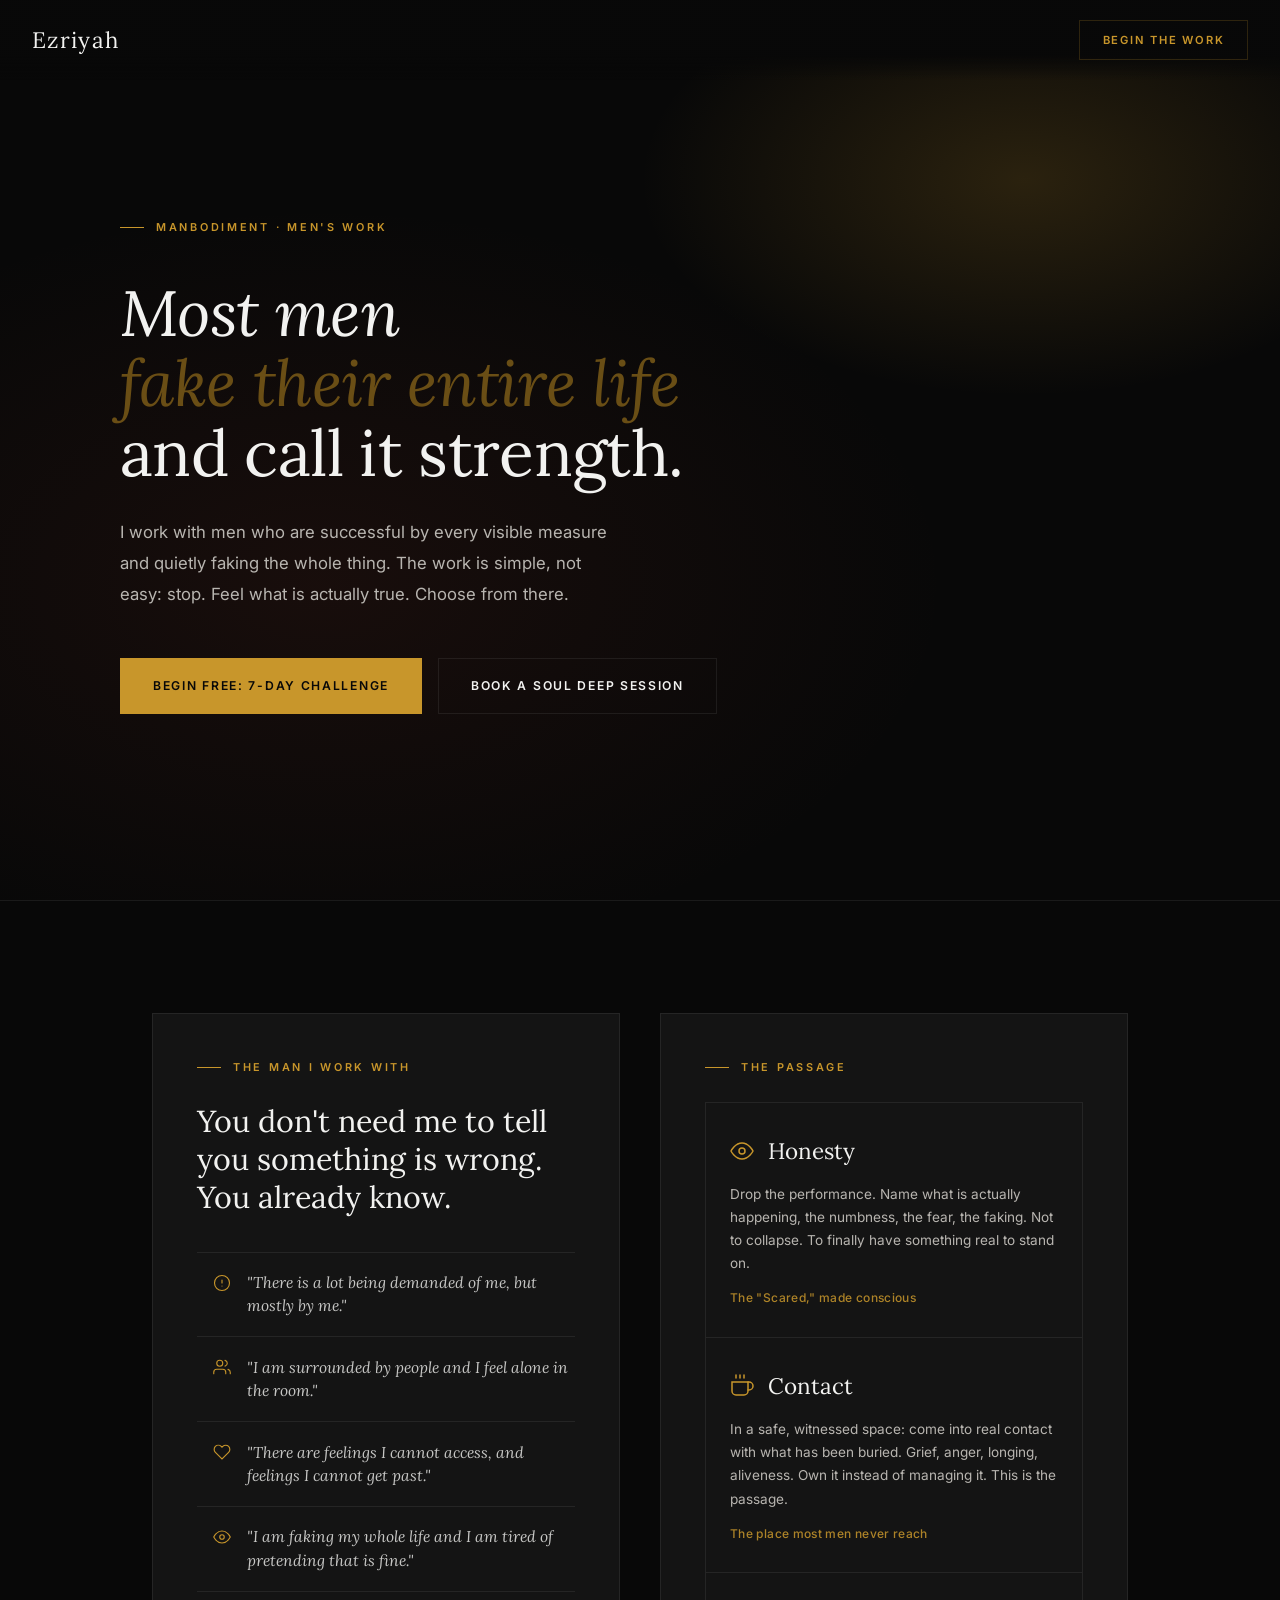
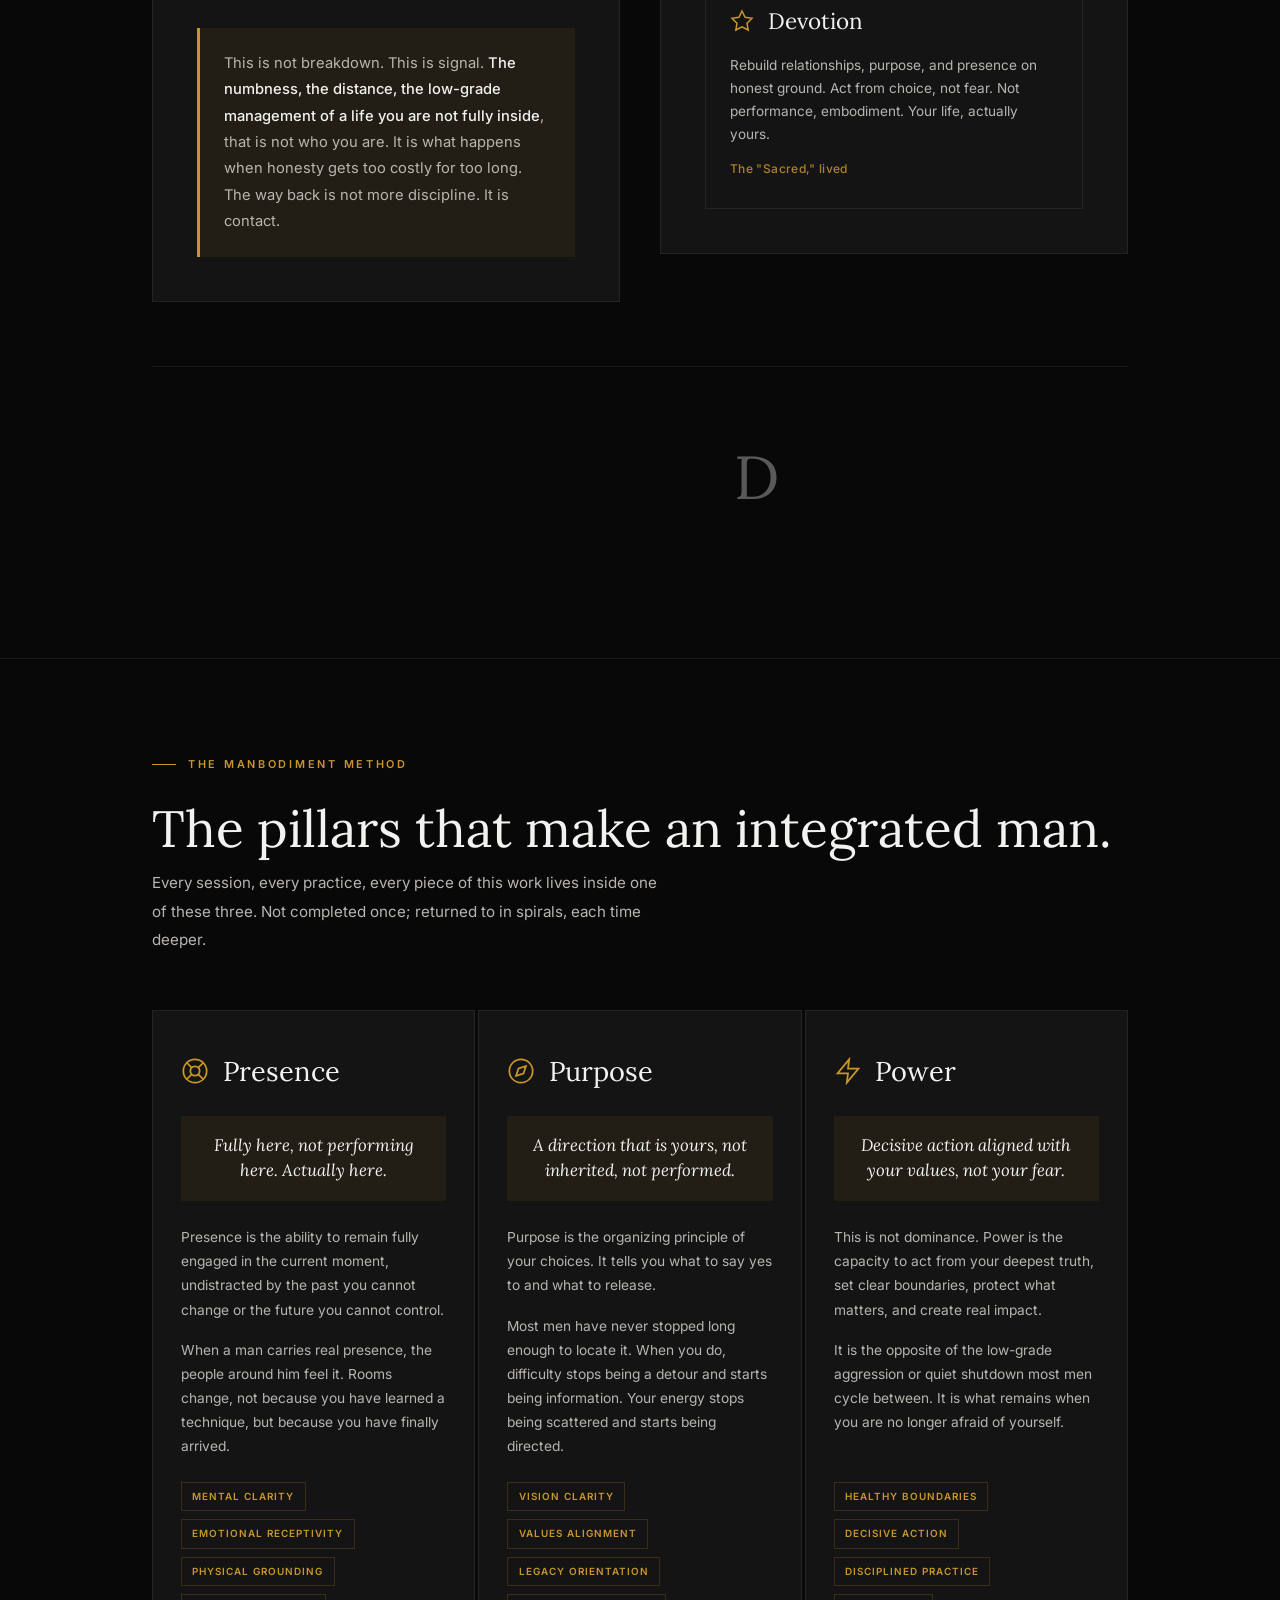
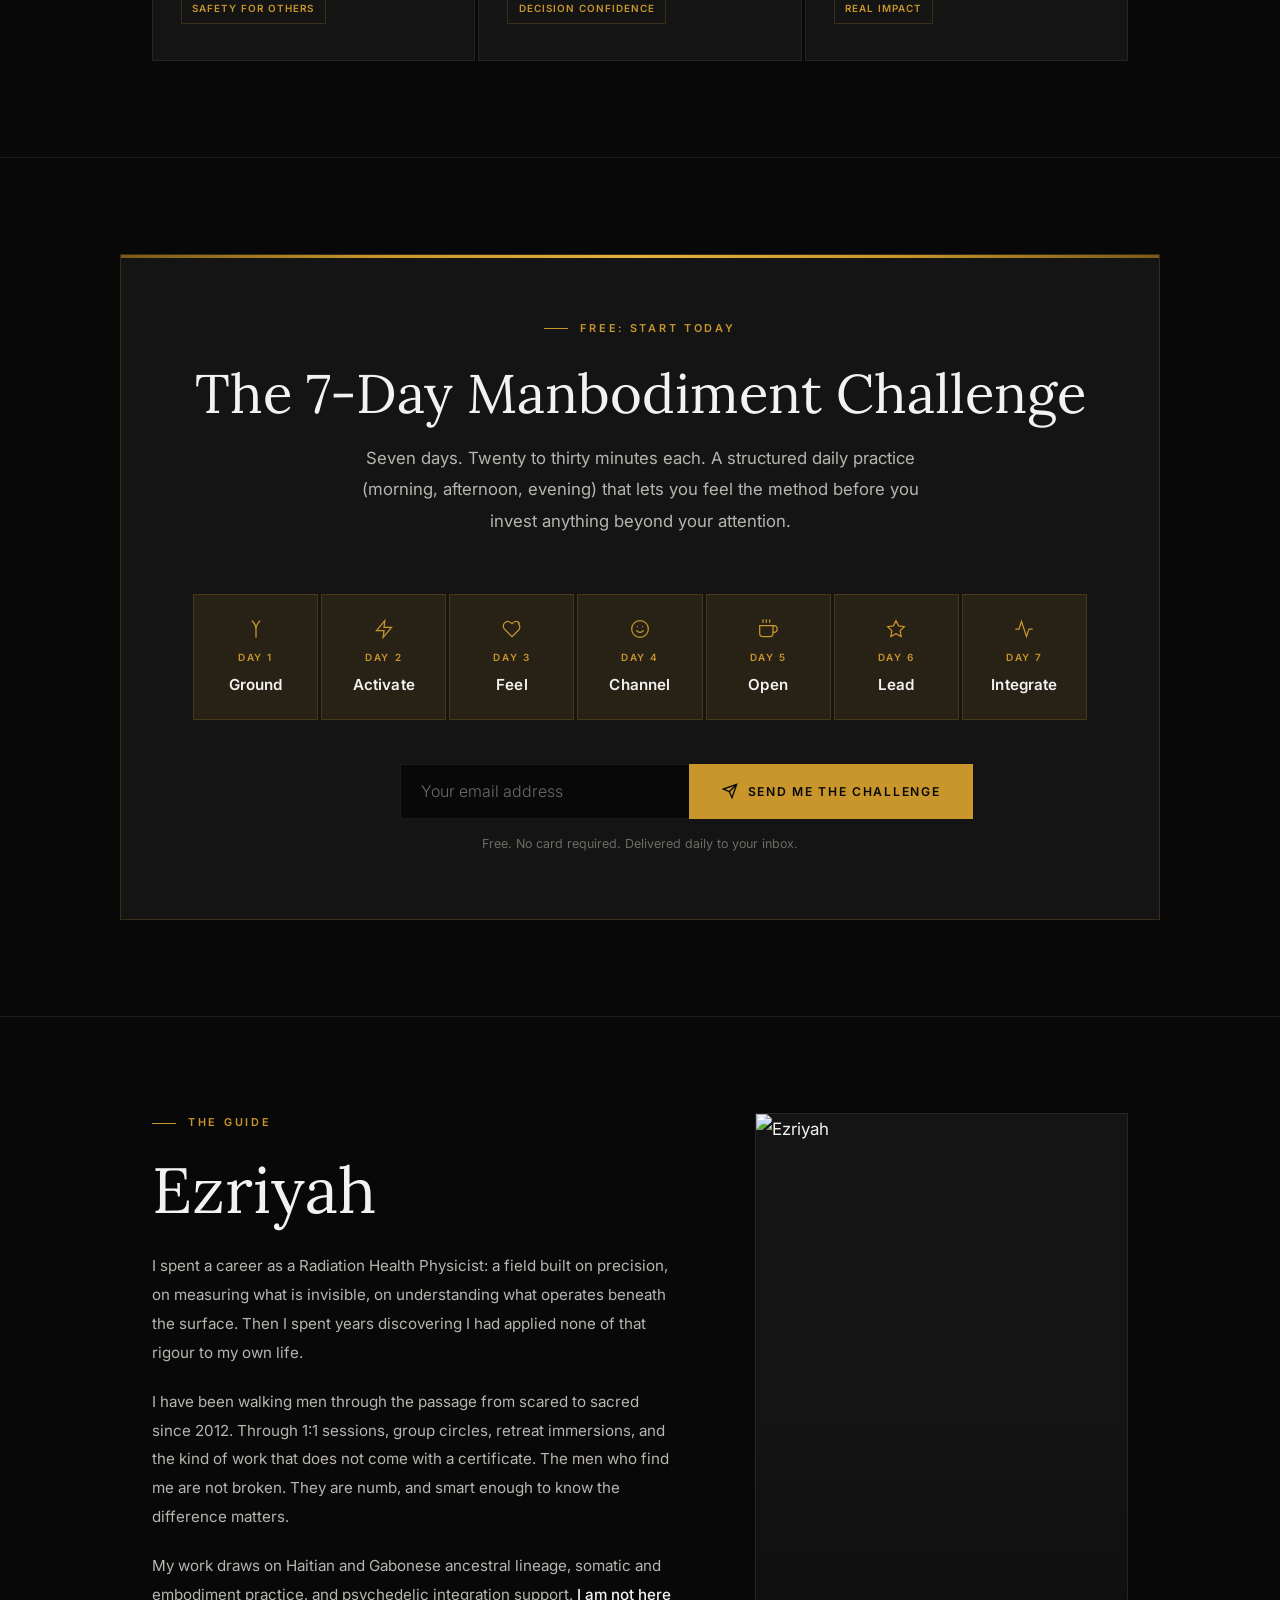
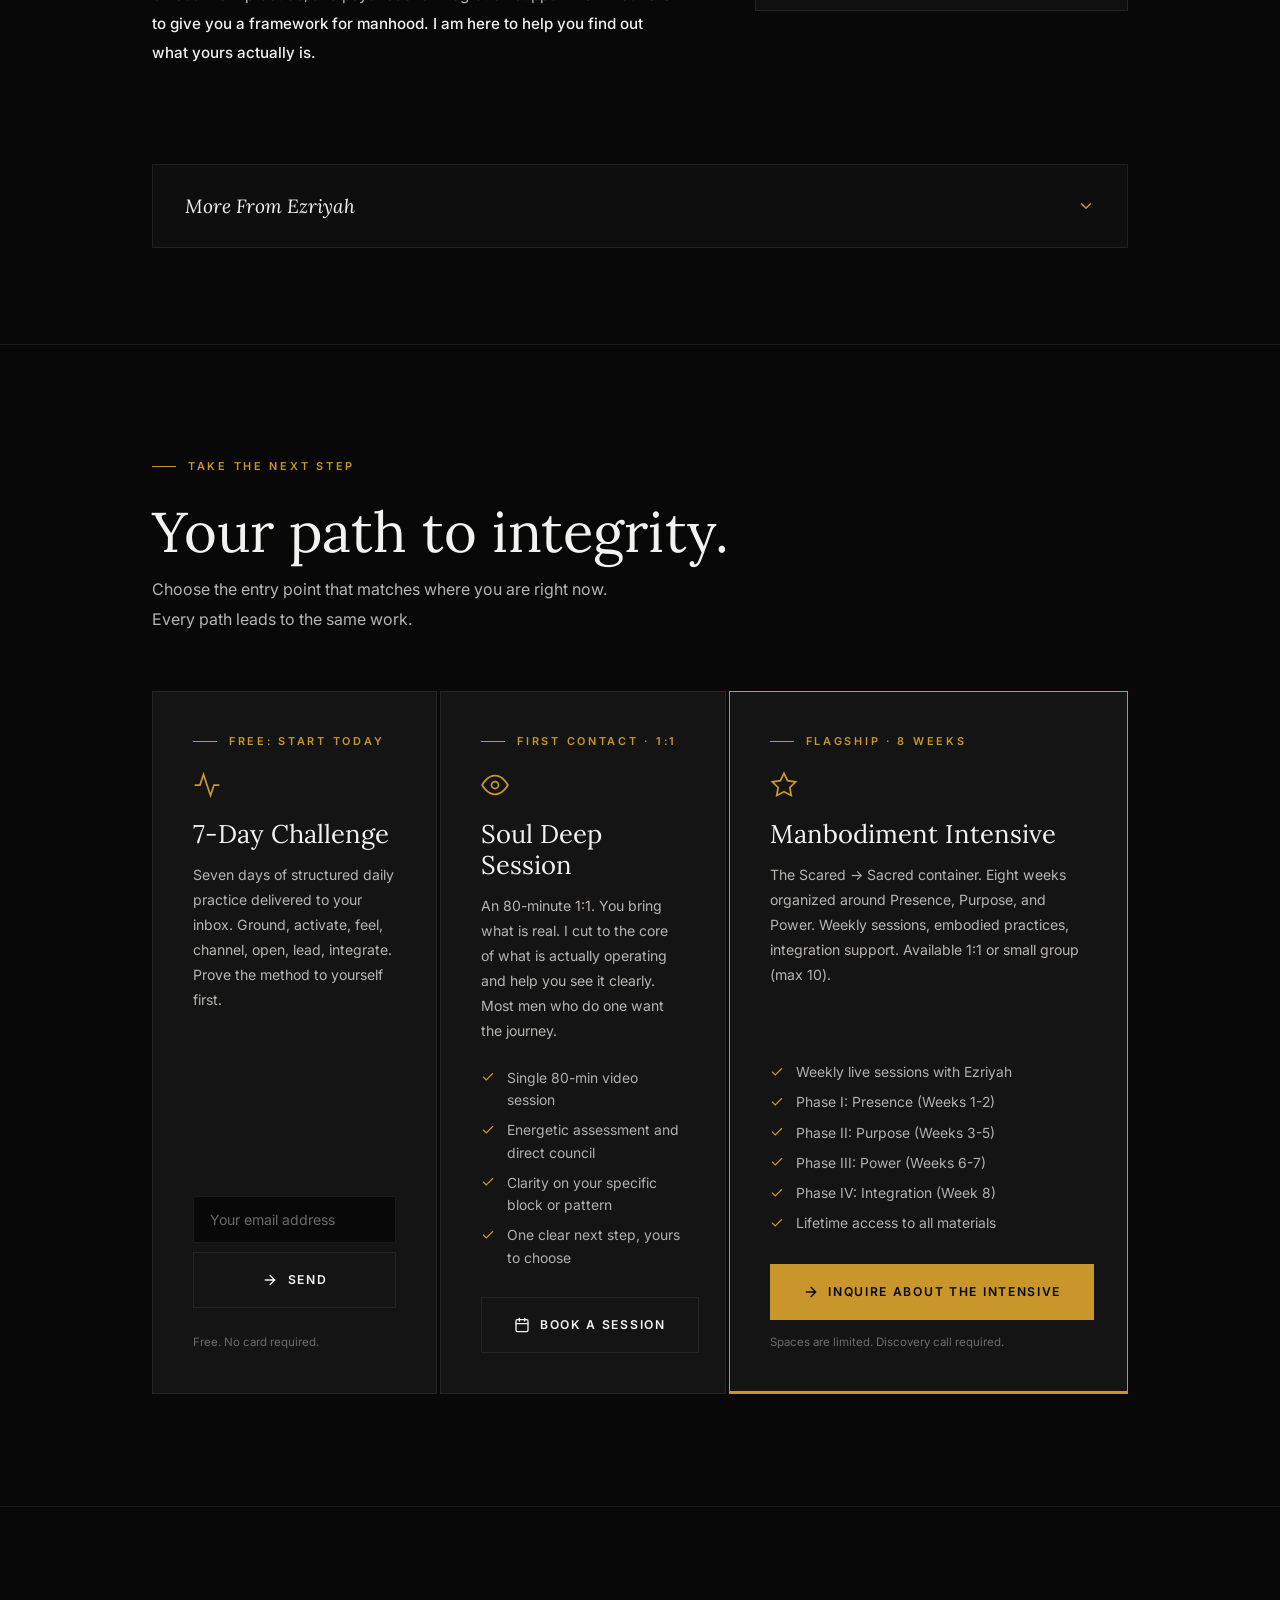
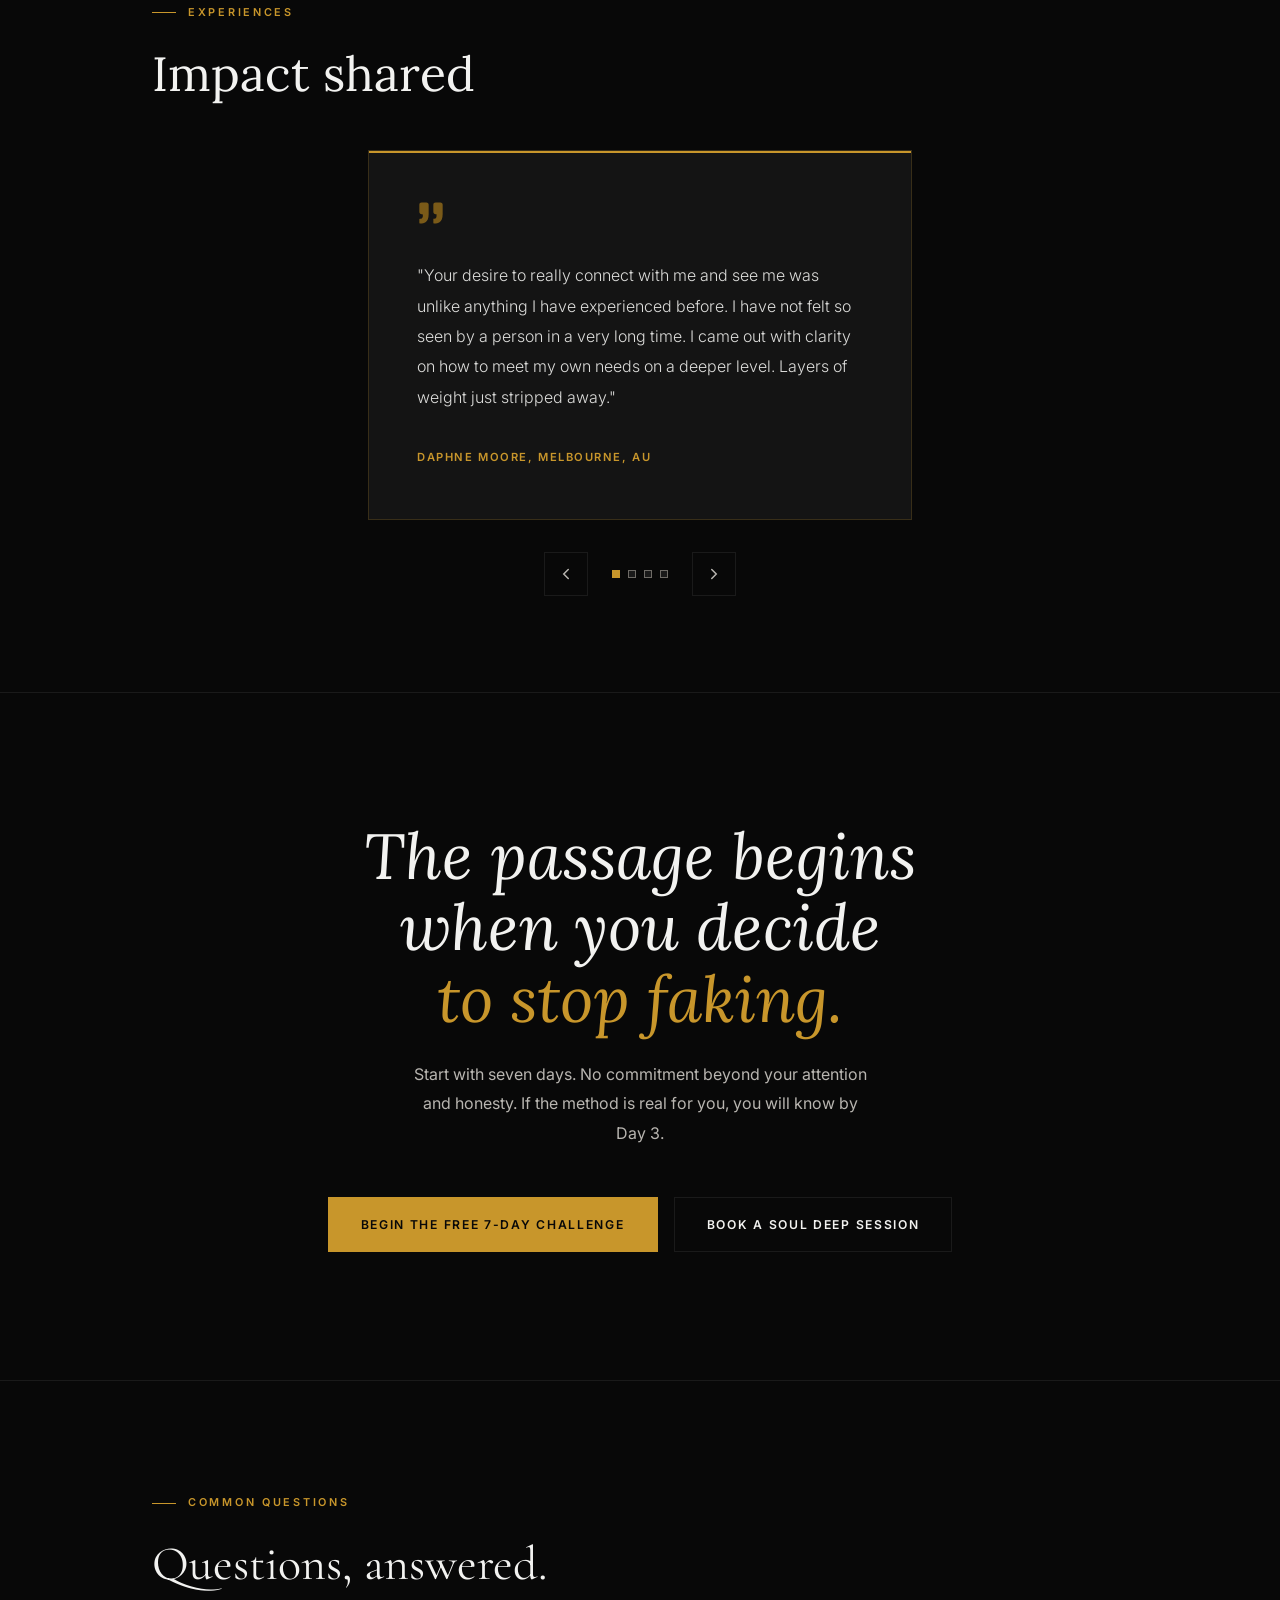
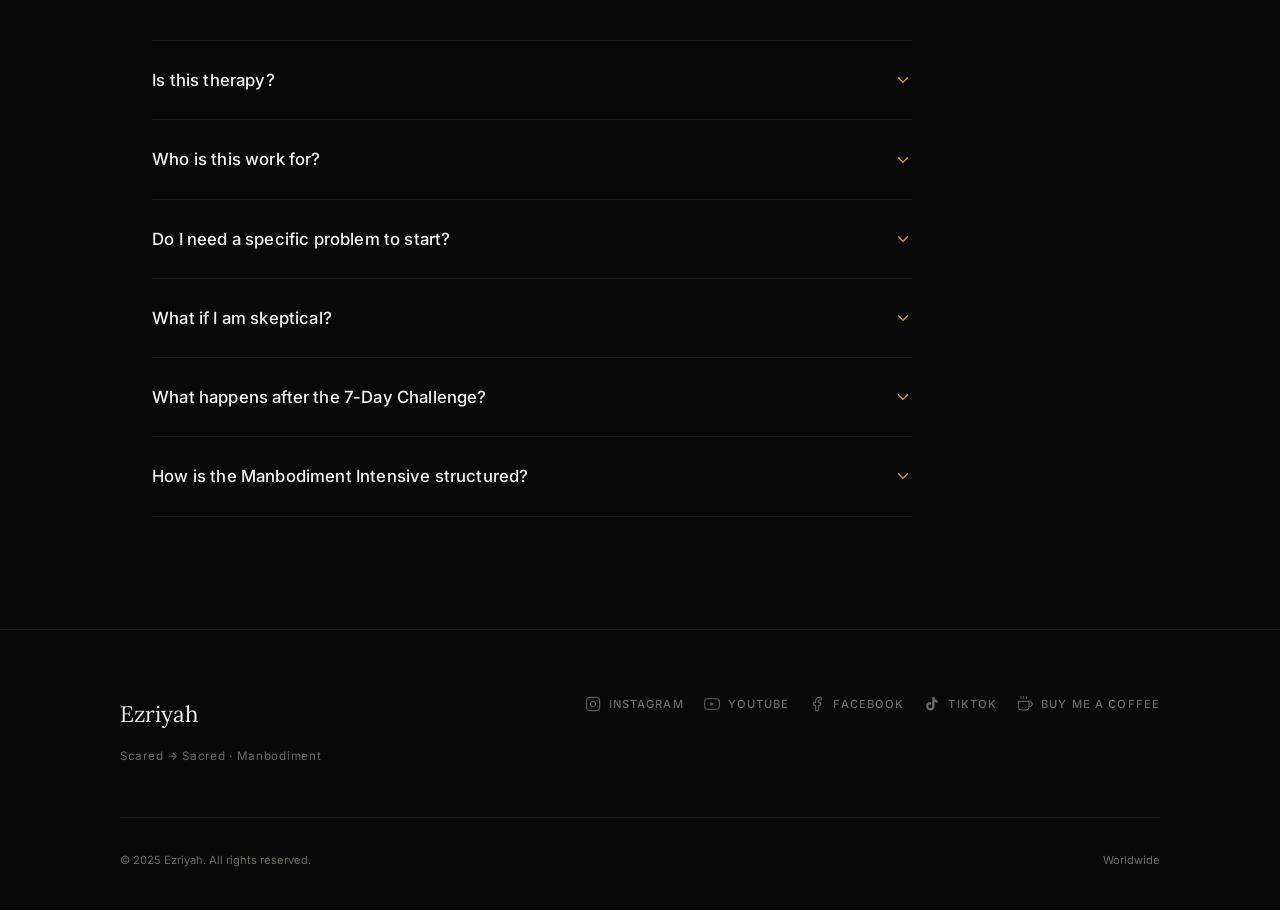
==== index.html @ 24ec5172 "Add files via upload" ====
<!DOCTYPE html>
<html lang="en">
<head>
<meta charset="UTF-8"/>
<meta name="viewport" content="width=device-width, initial-scale=1.0"/>
<title>Ezriyah | Manbodiment</title>
<link rel="preconnect" href="https://fonts.googleapis.com"/>
<link rel="preconnect" href="https://fonts.gstatic.com" crossorigin/>
<link href="https://fonts.googleapis.com/css2?family=Cormorant+Garamond:wght@400&family=Inter:wght@300;400;500;600&family=Lora:ital,wght@0,400;1,400&display=swap" rel="stylesheet"/>
<style>
/* ═══════════════════════════════════════════════
   TOKENS (v2 foundation)
═══════════════════════════════════════════════ */
:root {
  --bg:         #080808;
  --bg2:        #0E0E0E;
  --bg3:        #141414;
  --bg4:        #1A1A1A;
  --text:       #F2F2F0;
  --text2:      #B8B5B0;
  --dim:        #6E6B66;
  --gold:       #C8962B;
  --gold-lt:    #E5B040;
  --gold-dk:    #7A5A18;
  --gold-glow:  rgba(200,150,43,0.18);
  --border:     rgba(200,150,43,0.2);
  --border-dim: rgba(242,242,240,0.08);
  --ff-d:       'Lora', Georgia, serif;
  --ff-b:       'Inter', system-ui, sans-serif;
  --mw:         1040px;
  --mw-n:       700px;
  --ease:       cubic-bezier(0.22,1,0.36,1);
}

/* ═══════════════════════════════════════════════
   RESET & BASE
═══════════════════════════════════════════════ */
*,*::before,*::after{box-sizing:border-box;margin:0;padding:0;}
html{scroll-behavior:smooth;}
body{
  background:var(--bg);
  color:var(--text);
  font-family:var(--ff-b);
  font-size:17px;
  font-weight:400;
  line-height:1.8;
  -webkit-font-smoothing:antialiased;
}
a{color:inherit;text-decoration:none;}
img{display:block;width:100%;height:100%;object-fit:cover;}

/* ═══════════════════════════════════════════════
   LAYOUT
═══════════════════════════════════════════════ */
.wrap  {max-width:var(--mw);  margin-inline:auto;padding-inline:2rem;}
.wrap-n{max-width:var(--mw-n);margin-inline:auto;padding-inline:2rem;}

.eyebrow{
  font-family:var(--ff-b);
  font-size:0.68rem;
  font-weight:600;
  letter-spacing:0.25em;
  text-transform:uppercase;
  color:var(--gold);
  display:flex;
  align-items:center;
  gap:0.75rem;
  margin-bottom:1.5rem;
}
.eyebrow::before{
  content:'';
  display:block;
  width:1.5rem;
  height:1px;
  background:var(--gold);
  flex-shrink:0;
}
.eyebrow.center{justify-content:center;}

/* ═══════════════════════════════════════════════
   BUTTONS
═══════════════════════════════════════════════ */
.btn{
  display:inline-flex;
  align-items:center;
  gap:0.6rem;
  font-family:var(--ff-b);
  font-size:0.76rem;
  font-weight:600;
  letter-spacing:0.14em;
  text-transform:uppercase;
  padding:1rem 2rem;
  transition:all 0.25s var(--ease);
  cursor:pointer;
  white-space:nowrap;
}
.btn svg{width:16px;height:16px;flex-shrink:0;}
.btn-gold{
  background:var(--gold);
  color:#080808;
  border:1px solid var(--gold);
}
.btn-gold:hover{background:var(--gold-lt);border-color:var(--gold-lt);}
.btn-outline{
  background:transparent;
  color:var(--text);
  border:1px solid var(--border-dim);
}
.btn-outline:hover{border-color:var(--gold);color:var(--gold);}

/* ═══════════════════════════════════════════════
   NAV
═══════════════════════════════════════════════ */
nav{
  position:fixed;top:0;left:0;right:0;z-index:200;
  padding:1.25rem 2rem;
  display:flex;justify-content:space-between;align-items:center;
  background:linear-gradient(to bottom,rgba(8,8,8,0.97) 70%,transparent);
}
.nav-logo{
  font-family:var(--ff-d);
  font-size:1.4rem;font-weight:400;letter-spacing:0.06em;
}
.nav-cta{
  font-size:0.7rem;font-weight:600;
  letter-spacing:0.16em;text-transform:uppercase;
  color:var(--gold);
  border:1px solid var(--border);
  padding:0.55rem 1.4rem;
  transition:all 0.2s;
}
.nav-cta:hover{background:var(--gold);color:#080808;}

/* ═══════════════════════════════════════════════
   HERO - styling ported from v1 (italic serif treatment,
   ghost/anchor reveal line, radial gradient field)
═══════════════════════════════════════════════ */
.hero{
  min-height:100svh;
  display:flex;
  flex-direction:column;
  justify-content:center;
  padding:8rem 2rem 6rem;
  position:relative;
  overflow:hidden;
}
.hero::before{
  content:'';
  position:absolute; inset:0;
  background:
    radial-gradient(ellipse 70% 60% at 25% 65%, rgba(155,58,40,0.11) 0%, transparent 70%),
    radial-gradient(ellipse 50% 40% at 80% 20%, var(--gold-glow) 0%, transparent 60%);
  pointer-events:none;
}
.hero-inner{position:relative;z-index:1;max-width:var(--mw);margin-inline:auto;width:100%;}
.hero .eyebrow{margin-bottom:2.5rem;}
.hero-headline{
  font-family:var(--ff-d);
  font-size:clamp(2.2rem,5vw,4.2rem);
  font-weight:400;
  font-style:italic;
  line-height:1.1;
  letter-spacing:-0.01em;
  margin-bottom:1.75rem;
}
/* the "faking" line is ghosted, the thing meant to dissolve - dark gold, not grey */
.hero-headline .ghost{color:rgba(122,90,24,0.85);}
.hero-headline .anchor{
  display:block;
  font-style:normal;
  font-weight:400;
  color:var(--text);
}
.hero-sub{
  max-width:500px;
  font-size:1.05rem;
  color:var(--text2);
  line-height:1.85;
  margin-bottom:3rem;
}
.hero-actions{display:flex;flex-wrap:wrap;gap:1rem;}

/* ═══════════════════════════════════════════════
   MAN I WORK WITH  +  THE PASSAGE - combined 2-col
═══════════════════════════════════════════════ */
.man-passage{padding:7rem 0;background:var(--bg);border-top:1px solid var(--border-dim);position:relative;overflow:hidden;}
.mp-grid{display:grid;grid-template-columns:1fr 1fr;gap:2.5rem;align-items:start;}
.mp-col{
  min-width:0;
  background:var(--bg3);
  border:1px solid var(--border-dim);
  padding:2.75rem;
}

/* -- recognition column -- */
.recog-lead{
  font-family:var(--ff-d);
  font-size:clamp(1.4rem,2.6vw,1.9rem);
  font-weight:400;
  line-height:1.25;
  margin-bottom:2.25rem;
}
.mirror-list{margin-bottom:2.25rem;}
.mirror-item{
  display:flex;align-items:flex-start;gap:1rem;
  padding:1.15rem 0 1.15rem 1rem;
  border-bottom:1px solid var(--border-dim);
  position:relative;
  transition:background 0.2s, padding-left 0.25s var(--ease);
}
.mirror-item:first-child{border-top:1px solid var(--border-dim);}
.mirror-item::before{
  content:'';
  position:absolute;left:0;top:0;bottom:0;width:0;
  background:var(--gold);
  transition:width 0.3s var(--ease);
}
.mirror-item:hover::before{width:2px;}
.mirror-item:hover{padding-left:1.4rem;}
.mirror-item:hover .mirror-q{color:var(--text);}
.mirror-icon{
  color:var(--gold);flex-shrink:0;
  width:18px;height:18px;
  margin-top:0.15em;
  transition:transform 0.3s;
}
.mirror-item:hover .mirror-icon{transform:scale(1.15);}
.mirror-q{
  font-size:0.98rem;
  font-style:italic;
  font-weight:400;
  font-family:var(--ff-d);
  color:rgba(242,242,240,0.8);
  line-height:1.5;
  transition:color 0.2s;
}
.recog-gold-box{
  background:rgba(200,150,43,0.08);
  border-left:3px solid var(--gold);
  padding:1.35rem 1.5rem;
  font-size:0.92rem;
  line-height:1.8;
  color:var(--text2);
}
.recog-gold-box strong{color:var(--text);font-weight:500;}

/* -- sacred reveal, below both columns -- */
.sas-stage-wrap{margin-top:4rem;padding-top:3.5rem;border-top:1px solid var(--border-dim);text-align:center;}
.sas-stage{position:relative;display:inline-block;}
#sas-word{
  display:flex;
  gap:0.06em;
  font-family:var(--ff-d);
  font-size:clamp(2.3rem,6vw,3.8rem);
  font-weight:400;
  letter-spacing:0.1em;
  text-transform:uppercase;
  min-height:1.1em;
  color:rgba(242,242,240,0.35);
}
#sas-word.lit{color:var(--gold);}
.sas-letter{
  display:inline-block;
  opacity:0;
  transform:translateY(14px);
  transition:opacity 0.7s var(--ease), transform 0.7s var(--ease), color 0.7s ease, text-shadow 0.7s ease;
}
.sas-letter.appear{opacity:1;transform:none;}
.sas-letter.fade-out{opacity:0;transform:translateY(-10px);transition:opacity 0.5s ease, transform 0.5s ease;}
#sas-word.lit .sas-letter{text-shadow:0 0 32px rgba(200,150,43,0.55);}
.sas-under-line{
  width:0;height:2px;
  background:linear-gradient(to right,var(--gold),transparent);
  transition:width 1s var(--ease);
  margin-top:0.75rem;
}
.sas-under-line.expand{width:60%;}

.movements{display:flex;flex-direction:column;border:1px solid var(--border-dim);}
.movement{
  padding:1.75rem 1.5rem;
  border-bottom:1px solid var(--border-dim);
  transition:background 0.3s;
}
.movement:last-child{border-bottom:none;}
.movement:hover{background:rgba(200,150,43,0.04);}
.mv-head{display:flex;align-items:center;gap:0.85rem;margin-bottom:0.75rem;}
.mv-icon{color:var(--gold);width:24px;height:24px;flex-shrink:0;transition:transform 0.3s;}
.movement:hover .mv-icon{transform:scale(1.1);}
.mv-title{
  font-family:var(--ff-d);
  font-size:1.4rem;font-weight:400;
  color:var(--text);
}
.mv-body{font-size:0.85rem;color:var(--text2);line-height:1.7;}
.mv-note{
  margin-top:0.75rem;
  font-family:var(--ff-b);
  font-weight:500;
  font-size:0.75rem;
  letter-spacing:0.03em;
  color:rgba(200,150,43,0.85);
}

/* ═══════════════════════════════════════════════
   METHOD - 3P FRAMEWORK, pillars side by side
═══════════════════════════════════════════════ */
.method{padding:6rem 0;background:var(--bg);border-top:1px solid var(--border-dim);}
.method-head{margin-bottom:3.5rem;}
.method-hl{
  font-family:var(--ff-d);
  font-size:clamp(2rem,4vw,3.2rem);
  font-weight:400;
  line-height:1.15;
  margin-bottom:0.75rem;
}
.method-sub{font-size:0.95rem;color:var(--text2);max-width:520px;line-height:1.85;}
.pillars{display:grid;grid-template-columns:repeat(3,1fr);gap:3px;}
.pillar{
  background:var(--bg3);
  border:1px solid var(--border-dim);
  padding:2.25rem 1.75rem;
  display:flex;
  flex-direction:column;
  position:relative;
  overflow:hidden;
  transition:border-color 0.3s, box-shadow 0.3s;
}
.pillar:hover{border-color:var(--gold);box-shadow:0 0 30px var(--gold-glow);}
.pillar::after{
  content:'';
  position:absolute;top:0;left:0;right:0;height:2px;
  background:var(--gold);
  transform:scaleX(0);transform-origin:left;
  transition:transform 0.4s var(--ease);
}
.pillar:hover::after{transform:scaleX(1);}
.p-head{display:flex;align-items:center;gap:0.85rem;margin-bottom:1.25rem;}
.p-icon{color:var(--gold);width:28px;height:28px;flex-shrink:0;}
.p-name{font-family:var(--ff-d);font-size:1.7rem;font-weight:400;color:var(--text);}
.p-def-box{
  background:rgba(200,150,43,0.08);
  padding:1.1rem 1.5rem;
  text-align:center;
  font-family:var(--ff-d);
  font-style:italic;
  font-weight:400;
  font-size:1.05rem;
  color:var(--text);
  line-height:1.5;
  margin-bottom:1.5rem;
}
.p-body{font-size:0.86rem;color:var(--text2);line-height:1.75;margin-bottom:1rem;}
.p-tags{display:flex;flex-direction:column;align-items:flex-start;gap:0.5rem;margin-top:auto;padding-top:0.5rem;}
.p-tag{
  font-size:0.62rem;font-weight:600;
  letter-spacing:0.1em;text-transform:uppercase;
  padding:0.3rem 0.65rem;
  border:1px solid var(--border);
  color:var(--gold);
  transition:background 0.2s,color 0.2s;
}
.p-tag:hover{background:var(--gold);color:#080808;}

/* ═══════════════════════════════════════════════
   7-DAY CHALLENGE - full width, larger legible type
═══════════════════════════════════════════════ */
.challenge{padding:6rem 2rem;background:var(--bg);border-top:1px solid var(--border-dim);}
.challenge-card{
  max-width:var(--mw);
  margin-inline:auto;
  border:1px solid var(--border);
  background:var(--bg3);
  position:relative;
  overflow:hidden;
}
.challenge-card::before{
  content:'';
  position:absolute;top:0;left:0;right:0;height:3px;
  background:linear-gradient(to right,var(--gold-dk),var(--gold),var(--gold-lt),var(--gold),var(--gold-dk));
}
.ch-inner{padding:4rem 4.5rem;}
.ch-top{text-align:center;margin-bottom:3.5rem;}
.ch-hl{
  font-family:var(--ff-d);
  font-size:clamp(2.2rem,4.6vw,3.4rem);
  font-weight:400;
  line-height:1.15;
  margin-bottom:1.1rem;
}
.ch-sub{
  font-size:1.05rem;color:var(--text2);
  line-height:1.9;max-width:560px;
  margin-inline:auto;
}
.days-grid{
  display:grid;
  grid-template-columns:repeat(7,1fr);
  gap:3px;
  margin-bottom:2.75rem;
}
.day-cell{
  background:var(--bg4);
  padding:1.5rem 0.6rem;
  display:flex;flex-direction:column;align-items:center;gap:0.6rem;
  border:1px solid transparent;
  transition:border-color 0.3s,background 0.3s;
  opacity:0;transform:translateY(12px);
}
.day-cell.revealed{opacity:1;transform:none;}
.day-cell.active{background:rgba(200,150,43,0.1);border-color:var(--border);}
.day-icon{color:var(--dim);width:20px;height:20px;transition:color 0.3s;}
.day-cell.active .day-icon{color:var(--gold);}
.day-n{font-size:0.62rem;font-weight:600;letter-spacing:0.16em;text-transform:uppercase;color:var(--dim);}
.day-cell.active .day-n{color:var(--gold);}
.day-w{font-family:var(--ff-b);font-weight:600;font-style:normal;font-size:0.95rem;letter-spacing:0.01em;color:var(--text);text-align:center;line-height:1.2;}
.ch-form-area{text-align:center;}
.ch-form{display:flex;max-width:480px;margin-inline:auto;margin-bottom:0.85rem;}
.ch-form input[type=email]{
  flex:1;background:var(--bg);
  border:1px solid var(--border-dim);border-right:none;
  color:var(--text);font-family:var(--ff-b);
  font-size:1rem;font-weight:300;
  padding:1.05rem 1.25rem;outline:none;
  transition:border-color 0.2s;
}
.ch-form input:focus{border-color:var(--gold);}
.ch-form input::placeholder{color:var(--dim);}
.ch-note{font-size:0.78rem;color:var(--dim);}

/* ═══════════════════════════════════════════════
   ABOUT
═══════════════════════════════════════════════ */
.about{padding:6rem 0;background:var(--bg);border-top:1px solid var(--border-dim);}
.about-grid{display:grid;grid-template-columns:1.4fr 1fr;gap:5rem;align-items:start;}
.about-name{font-family:var(--ff-d);font-size:clamp(2.5rem,5vw,4rem);font-weight:400;line-height:1.05;margin-bottom:1.75rem;}
.about-role{font-size:0.68rem;font-weight:600;letter-spacing:0.22em;text-transform:uppercase;color:var(--gold);margin-bottom:2.5rem;}
.about-body{font-size:0.95rem;color:var(--text2);line-height:1.9;}
.about-body p+p{margin-top:1.25rem;}
.about-body strong{color:var(--text);font-weight:500;}
.about-img-box{
  position:sticky;top:8rem;
  aspect-ratio:3/4;
  background:var(--bg3);
  border:1px solid var(--border-dim);
  overflow:hidden;
  transition:border-color 0.3s,box-shadow 0.3s;
}
.about-img-box:hover{border-color:var(--border);box-shadow:0 0 40px var(--gold-glow);}
.about-img-box::after{
  content:'';position:absolute;inset:0;
  background:linear-gradient(to bottom,transparent 60%,rgba(8,8,8,0.4));
  pointer-events:none;
}

/* ── MORE FROM EZRIYAH - books + support dropdown ── */
.more-section{padding:0 0 6rem;background:var(--bg);}
.more-dropdown{border:1px solid var(--border-dim);background:var(--bg2);}
.more-summary{
  list-style:none;cursor:pointer;
  padding:1.5rem 2rem;
  display:flex;align-items:center;justify-content:space-between;gap:1rem;
  font-family:var(--ff-d);font-size:1.2rem;font-weight:400;font-style:italic;color:var(--text);
}
.more-title:hover{color:var(--gold);}
.more-summary::-webkit-details-marker{display:none;}
.more-chevron{width:18px;height:18px;color:var(--gold);flex-shrink:0;transition:transform 0.3s var(--ease);}
.more-dropdown[open] .more-chevron{transform:rotate(180deg);}
.more-content{
  padding:2rem 2rem 2.25rem;
  border-top:1px solid var(--border-dim);
  display:grid;grid-template-columns:1.3fr 1fr;gap:3rem;
}
.more-label{display:block;font-size:0.64rem;font-weight:600;letter-spacing:0.18em;text-transform:uppercase;color:var(--gold);margin-bottom:1.1rem;}
.more-list{list-style:none;display:flex;flex-direction:column;gap:1.1rem;margin-bottom:1.5rem;}
.more-title{display:block;font-family:var(--ff-d);font-size:1.05rem;font-style:italic;color:var(--text);margin-bottom:0.2rem;}
.more-desc{font-size:0.84rem;color:var(--text2);line-height:1.65;}
.more-link-btn{font-size:0.68rem;padding:0.8rem 1.3rem;}

/* ═══════════════════════════════════════════════
   OFFER / CONNECT HUB
═══════════════════════════════════════════════ */
.connect{padding:7rem 0;background:var(--bg);border-top:1px solid var(--border-dim);}
.connect-head{margin-bottom:3.5rem;}
.connect-hl{font-family:var(--ff-d);font-size:clamp(2rem,4.5vw,3.5rem);font-weight:400;line-height:1.12;margin-bottom:0.75rem;}
.connect-sub{font-size:1rem;color:var(--text2);max-width:500px;line-height:1.85;}
.connect-grid{display:grid;grid-template-columns:1fr 1fr 1.4fr;gap:3px;}
.c-card{
  background:var(--bg3);border:1px solid var(--border-dim);
  padding:2.5rem;display:flex;flex-direction:column;
  transition:border-color 0.3s,box-shadow 0.3s;
  position:relative;overflow:hidden;
}
.c-card::after{
  content:'';position:absolute;bottom:0;left:0;right:0;height:2px;
  background:var(--gold);transform:scaleX(0);transform-origin:left;
  transition:transform 0.4s var(--ease);
}
.c-card:hover{border-color:var(--border);box-shadow:0 0 28px var(--gold-glow);}
.c-card:hover::after{transform:scaleX(1);}
.c-card.featured{border-color:var(--gold);}
.c-card.featured::after{transform:scaleX(1);}
.c-tag{margin-bottom:1.25rem;}
.c-icon{color:var(--gold);width:28px;height:28px;margin-bottom:1.25rem;}
.c-title{font-family:var(--ff-d);font-size:1.6rem;font-weight:400;line-height:1.2;margin-bottom:0.75rem;}
.c-desc{font-size:0.88rem;color:var(--text2);line-height:1.78;margin-bottom:1.5rem;flex:1;}
.c-list{list-style:none;display:flex;flex-direction:column;gap:0.5rem;margin-bottom:1.75rem;flex:1;}
.c-list li{font-size:0.87rem;color:rgba(242,242,240,0.7);display:flex;gap:0.75rem;align-items:flex-start;line-height:1.6;}
.c-list li svg{color:var(--gold);width:14px;height:14px;flex-shrink:0;margin-top:0.25em;}
.c-note{font-size:0.72rem;color:var(--dim);margin-top:0.75rem;}
.c-form{display:flex;flex-direction:column;gap:0.6rem;margin-bottom:0.75rem;}
.c-form input[type=email]{
  flex:1;background:var(--bg);border:1px solid var(--border-dim);
  color:var(--text);font-family:var(--ff-b);font-size:0.88rem;
  padding:0.85rem 1rem;outline:none;width:100%;
}
.c-form input:focus{border-color:var(--gold);}
.c-form input::placeholder{color:var(--dim);}
.c-form .btn{width:100%;justify-content:center;}

/* ═══════════════════════════════════════════════
   TESTIMONIALS - single-view slider, readable font
═══════════════════════════════════════════════ */
.testimonials{padding:6rem 0;background:var(--bg);border-top:1px solid var(--border-dim);}
.test-head{margin-bottom:3rem;}
.test-hl{font-family:var(--ff-d);font-size:clamp(1.8rem,4vw,3rem);font-weight:400;line-height:1.15;}
.slider-wrap{position:relative;overflow:hidden;}
.slider-track{display:grid;grid-template-columns:repeat(4,100%);transition:transform 0.55s var(--ease);}
.test-card{
  background:var(--bg3);border:1px solid var(--border-dim);
  padding:3rem;position:relative;
  transition:border-color 0.3s;
  max-width:34rem;margin-inline:auto;
}
.test-card::before{content:'';position:absolute;top:0;left:0;right:0;height:2px;background:transparent;transition:background 0.3s;}
.test-card.current{border-color:var(--border);}
.test-card.current::before{background:var(--gold);}
.test-quote-icon{color:var(--gold-dk);width:28px;height:28px;margin-bottom:1.5rem;}
.test-q{
  font-family:var(--ff-b);
  font-size:1rem;font-style:normal;font-weight:300;
  line-height:1.9;color:rgba(242,242,240,0.9);
  margin-bottom:1.75rem;
}
.test-author{font-size:0.7rem;font-weight:600;letter-spacing:0.14em;text-transform:uppercase;color:var(--gold);}
.slider-controls{display:flex;align-items:center;justify-content:center;gap:1.5rem;margin-top:2rem;}
.slider-btn{
  background:transparent;border:1px solid var(--border-dim);color:var(--text2);
  width:44px;height:44px;display:flex;align-items:center;justify-content:center;
  cursor:pointer;transition:all 0.2s;flex-shrink:0;
}
.slider-btn:hover{border-color:var(--gold);color:var(--gold);}
.slider-btn svg{width:18px;height:18px;}
.slider-dots{display:flex;gap:0.5rem;}
.dot{width:8px;height:8px;background:var(--bg4);border:1px solid var(--dim);cursor:pointer;transition:all 0.2s;}
.dot.active{background:var(--gold);border-color:var(--gold);}

/* ═══════════════════════════════════════════════
   FINAL CTA (ported from v1)
═══════════════════════════════════════════════ */
.final-section{padding:8rem 2rem;text-align:center;background:var(--bg);border-top:1px solid var(--border-dim);}
.final-hl{
  font-family:var(--ff-d);
  font-size:clamp(2.2rem,5vw,4.2rem);
  font-style:italic;font-weight:400;
  line-height:1.12;margin-bottom:1.5rem;
}
.final-body{color:var(--text2);font-size:1rem;max-width:460px;margin-inline:auto;margin-bottom:3rem;line-height:1.85;}
.final-pair{display:flex;gap:1rem;justify-content:center;flex-wrap:wrap;}

/* ═══════════════════════════════════════════════
   FAQ
═══════════════════════════════════════════════ */
.faq{padding:7rem 0;background:var(--bg);border-top:1px solid var(--border-dim);}
.faq-head{margin-bottom:3rem;}
.faq-hl{font-family:'Cormorant Garamond', Georgia, serif;font-size:clamp(1.8rem,4vw,3rem);font-weight:400;line-height:1.15;}
.faq-list{max-width:760px;}
.faq-item{border-bottom:1px solid var(--border-dim);padding:1.5rem 0;}
.faq-item:first-child{border-top:1px solid var(--border-dim);}
.faq-q{
  list-style:none;cursor:pointer;
  display:flex;align-items:center;justify-content:space-between;gap:1.5rem;
  font-family:var(--ff-b);font-size:1.05rem;font-weight:500;font-style:normal;letter-spacing:0.01em;color:var(--text);
}
.faq-q::-webkit-details-marker{display:none;}
.faq-chevron{width:18px;height:18px;color:var(--gold);flex-shrink:0;transition:transform 0.3s var(--ease);}
.faq-item[open] .faq-chevron{transform:rotate(180deg);}
.faq-a{margin-top:1rem;font-size:0.92rem;color:var(--text2);line-height:1.85;max-width:640px;}

/* ═══════════════════════════════════════════════
   FOOTER
═══════════════════════════════════════════════ */
footer{padding:4rem 2rem 2.5rem;border-top:1px solid var(--border-dim);background:var(--bg);}
.foot-top{max-width:var(--mw);margin-inline:auto;display:flex;justify-content:space-between;align-items:flex-start;flex-wrap:wrap;gap:2.5rem;margin-bottom:3rem;}
.foot-logo{font-family:var(--ff-d);font-size:1.4rem;font-weight:400;display:block;margin-bottom:0.3rem;}
.foot-tag{font-size:0.73rem;color:var(--dim);letter-spacing:0.06em;}
.socials{display:flex;flex-wrap:wrap;gap:1.25rem;align-items:center;}
.soc{display:flex;align-items:center;gap:0.5rem;font-size:0.7rem;font-weight:500;letter-spacing:0.1em;text-transform:uppercase;color:var(--dim);transition:color 0.2s;}
.soc:hover{color:var(--gold);}
.soc svg{width:16px;height:16px;flex-shrink:0;}
.foot-bot{max-width:var(--mw);margin-inline:auto;padding-top:2rem;border-top:1px solid var(--border-dim);display:flex;justify-content:space-between;font-size:0.7rem;color:var(--dim);flex-wrap:wrap;gap:1rem;}

/* ═══════════════════════════════════════════════
   SCROLL REVEAL
═══════════════════════════════════════════════ */
.rev{opacity:0;transform:translateY(22px);transition:opacity 0.65s var(--ease),transform 0.65s var(--ease);}
.rev.in{opacity:1;transform:none;}
.rev-delay-1{transition-delay:0.1s;}
.rev-delay-2{transition-delay:0.2s;}
.rev-delay-3{transition-delay:0.3s;}

/* ═══════════════════════════════════════════════
   RESPONSIVE
═══════════════════════════════════════════════ */
@media(max-width:900px){
  .mp-grid{grid-template-columns:1fr;gap:4rem;}
  .pillars{grid-template-columns:1fr;}
  .about-grid{grid-template-columns:1fr;gap:2.5rem;}
  .about-img-box{position:static;aspect-ratio:4/3;}
  .connect-grid{grid-template-columns:1fr;}
  .days-grid{grid-template-columns:repeat(4,1fr);}
  .ch-inner{padding:3rem 2rem;}
  .more-content{grid-template-columns:1fr;}
}
@media(max-width:600px){
  .ch-form{flex-direction:column;}
  .ch-form input[type=email]{border-right:1px solid var(--border-dim);border-bottom:none;}
  .hero-headline{font-size:2.1rem;}
  #sas-word{font-size:clamp(2rem,14vw,2.8rem);}
}
</style>
</head>
<body>

<!-- ╔═ NAV ═══════════════════════════════════════╗ -->
<nav>
  <div class="nav-logo">Ezriyah</div>
  <a href="#connect" class="nav-cta">Begin the Work</a>
</nav>

<!-- ╔═ HERO - styled after v1, Scared/Sacred badge removed ═╗ -->
<section class="hero">
  <div class="hero-inner">
    <span class="eyebrow rev">Manbodiment · Men's Work</span>
    <h1 class="hero-headline rev rev-delay-1">
      Most men<br>
      <span class="ghost">fake their entire life</span><br>
      <span class="anchor">and call it strength.</span>
    </h1>
    <p class="hero-sub rev rev-delay-2">
      I work with men who are successful by every visible measure and quietly faking the whole thing. The work is simple, not easy: stop. Feel what is actually true. Choose from there.
    </p>
    <div class="hero-actions rev rev-delay-3">
      <a href="#challenge-section" class="btn btn-gold">Begin Free: 7-Day Challenge</a>
      <a href="#connect" class="btn btn-outline">Book a Soul Deep Session</a>
    </div>
  </div>
</section>

<!-- ╔═ THE MAN I WORK WITH  +  THE PASSAGE - combined 2-col ═╗ -->
<section class="man-passage">
  <div class="wrap">
    <div class="mp-grid rev">

      <!-- LEFT: recognition -->
      <div class="mp-col">
        <span class="eyebrow">The man I work with</span>
        <h2 class="recog-lead">You don't need me to tell you something is wrong. You already know.</h2>
        <div class="mirror-list">
          <div class="mirror-item">
            <svg class="mirror-icon" viewBox="0 0 24 24" fill="none" stroke="currentColor" stroke-width="1.5" stroke-linecap="round"><circle cx="12" cy="12" r="10"/><path d="M12 8v4M12 16h.01"/></svg>
            <span class="mirror-q">"There is a lot being demanded of me, but mostly by me."</span>
          </div>
          <div class="mirror-item">
            <svg class="mirror-icon" viewBox="0 0 24 24" fill="none" stroke="currentColor" stroke-width="1.5" stroke-linecap="round"><path d="M17 21v-2a4 4 0 0 0-4-4H5a4 4 0 0 0-4 4v2"/><circle cx="9" cy="7" r="4"/><path d="M23 21v-2a4 4 0 0 0-3-3.87M16 3.13a4 4 0 0 1 0 7.75"/></svg>
            <span class="mirror-q">"I am surrounded by people and I feel alone in the room."</span>
          </div>
          <div class="mirror-item">
            <svg class="mirror-icon" viewBox="0 0 24 24" fill="none" stroke="currentColor" stroke-width="1.5" stroke-linecap="round"><path d="M20.84 4.61a5.5 5.5 0 0 0-7.78 0L12 5.67l-1.06-1.06a5.5 5.5 0 0 0-7.78 7.78l1.06 1.06L12 21.23l7.78-7.78 1.06-1.06a5.5 5.5 0 0 0 0-7.78z"/></svg>
            <span class="mirror-q">"There are feelings I cannot access, and feelings I cannot get past."</span>
          </div>
          <div class="mirror-item">
            <svg class="mirror-icon" viewBox="0 0 24 24" fill="none" stroke="currentColor" stroke-width="1.5" stroke-linecap="round"><path d="M1 12s4-8 11-8 11 8 11 8-4 8-11 8-11-8-11-8z"/><circle cx="12" cy="12" r="3"/></svg>
            <span class="mirror-q">"I am faking my whole life and I am tired of pretending that is fine."</span>
          </div>
        </div>
        <div class="recog-gold-box">
          This is not breakdown. This is signal. <strong>The numbness, the distance, the low-grade management of a life you are not fully inside</strong>, that is not who you are. It is what happens when honesty gets too costly for too long. The way back is not more discipline. It is contact.
        </div>
      </div>

      <!-- RIGHT: the passage -->
      <div class="mp-col">
        <span class="eyebrow">The passage</span>
        <div class="movements" id="movements">
          <div class="movement">
            <div class="mv-head">
              <svg class="mv-icon" viewBox="0 0 24 24" fill="none" stroke="currentColor" stroke-width="1.5" stroke-linecap="round"><path d="M1 12s4-8 11-8 11 8 11 8-4 8-11 8-11-8-11-8z"/><circle cx="12" cy="12" r="3"/></svg>
              <div class="mv-title">Honesty</div>
            </div>
            <p class="mv-body">Drop the performance. Name what is actually happening, the numbness, the fear, the faking. Not to collapse. To finally have something real to stand on.</p>
            <div class="mv-note">The "Scared," made conscious</div>
          </div>
          <div class="movement">
            <div class="mv-head">
              <svg class="mv-icon" viewBox="0 0 24 24" fill="none" stroke="currentColor" stroke-width="1.5" stroke-linecap="round"><path d="M18 8h1a4 4 0 0 1 0 8h-1"/><path d="M2 8h16v9a4 4 0 0 1-4 4H6a4 4 0 0 1-4-4V8z"/><line x1="6" y1="1" x2="6" y2="4"/><line x1="10" y1="1" x2="10" y2="4"/><line x1="14" y1="1" x2="14" y2="4"/></svg>
              <div class="mv-title">Contact</div>
            </div>
            <p class="mv-body">In a safe, witnessed space: come into real contact with what has been buried. Grief, anger, longing, aliveness. Own it instead of managing it. This is the passage.</p>
            <div class="mv-note">The place most men never reach</div>
          </div>
          <div class="movement">
            <div class="mv-head">
              <svg class="mv-icon" viewBox="0 0 24 24" fill="none" stroke="currentColor" stroke-width="1.5" stroke-linecap="round"><polygon points="12 2 15.09 8.26 22 9.27 17 14.14 18.18 21.02 12 17.77 5.82 21.02 7 14.14 2 9.27 8.91 8.26 12 2"/></svg>
              <div class="mv-title">Devotion</div>
            </div>
            <p class="mv-body">Rebuild relationships, purpose, and presence on honest ground. Act from choice, not fear. Not performance, embodiment. Your life, actually yours.</p>
            <div class="mv-note">The "Sacred," lived</div>
          </div>
        </div>
      </div>

    </div>

    <!-- SACRED reveal, below both columns -->
    <div class="sas-stage-wrap rev">
      <div class="sas-stage">
        <div id="sas-word" aria-label="Sacred"></div>
        <div class="sas-under-line" id="sas-line"></div>
      </div>
    </div>

  </div>
</section>

<!-- ╔═ METHOD - 3P, pillars side by side ═══════════╗ -->
<section class="method" id="method">
  <div class="wrap">
    <div class="method-head">
      <span class="eyebrow rev">The Manbodiment Method</span>
      <h2 class="method-hl rev">The pillars that make an integrated man.</h2>
      <p class="method-sub rev">Every session, every practice, every piece of this work lives inside one of these three. Not completed once; returned to in spirals, each time deeper.</p>
    </div>
    <div class="pillars rev">

      <div class="pillar">
        <div class="p-head">
          <svg class="p-icon" viewBox="0 0 24 24" fill="none" stroke="currentColor" stroke-width="1.5" stroke-linecap="round"><circle cx="12" cy="12" r="10"/><circle cx="12" cy="12" r="4"/><line x1="4.93" y1="4.93" x2="9.17" y2="9.17"/><line x1="14.83" y1="14.83" x2="19.07" y2="19.07"/><line x1="14.83" y1="9.17" x2="19.07" y2="4.93"/><line x1="4.93" y1="19.07" x2="9.17" y2="14.83"/></svg>
          <div class="p-name">Presence</div>
        </div>
        <div class="p-def-box">Fully here, not performing here. Actually here.</div>
        <p class="p-body">Presence is the ability to remain fully engaged in the current moment, undistracted by the past you cannot change or the future you cannot control.</p>
        <p class="p-body">When a man carries real presence, the people around him feel it. Rooms change, not because you have learned a technique, but because you have finally arrived.</p>
        <div class="p-tags">
          <span class="p-tag">Mental clarity</span>
          <span class="p-tag">Emotional receptivity</span>
          <span class="p-tag">Physical grounding</span>
          <span class="p-tag">Safety for others</span>
        </div>
      </div>

      <div class="pillar">
        <div class="p-head">
          <svg class="p-icon" viewBox="0 0 24 24" fill="none" stroke="currentColor" stroke-width="1.5" stroke-linecap="round"><circle cx="12" cy="12" r="10"/><polygon points="16.24 7.76 14.12 14.12 7.76 16.24 9.88 9.88 16.24 7.76"/></svg>
          <div class="p-name">Purpose</div>
        </div>
        <div class="p-def-box">A direction that is yours, not inherited, not performed.</div>
        <p class="p-body">Purpose is the organizing principle of your choices. It tells you what to say yes to and what to release.</p>
        <p class="p-body">Most men have never stopped long enough to locate it. When you do, difficulty stops being a detour and starts being information. Your energy stops being scattered and starts being directed.</p>
        <div class="p-tags">
          <span class="p-tag">Vision clarity</span>
          <span class="p-tag">Values alignment</span>
          <span class="p-tag">Legacy orientation</span>
          <span class="p-tag">Decision confidence</span>
        </div>
      </div>

      <div class="pillar">
        <div class="p-head">
          <svg class="p-icon" viewBox="0 0 24 24" fill="none" stroke="currentColor" stroke-width="1.5" stroke-linecap="round"><polygon points="13 2 3 14 12 14 11 22 21 10 12 10 13 2"/></svg>
          <div class="p-name">Power</div>
        </div>
        <div class="p-def-box">Decisive action aligned with your values, not your fear.</div>
        <p class="p-body">This is not dominance. Power is the capacity to act from your deepest truth, set clear boundaries, protect what matters, and create real impact.</p>
        <p class="p-body">It is the opposite of the low-grade aggression or quiet shutdown most men cycle between. It is what remains when you are no longer afraid of yourself.</p>
        <div class="p-tags">
          <span class="p-tag">Healthy boundaries</span>
          <span class="p-tag">Decisive action</span>
          <span class="p-tag">Disciplined practice</span>
          <span class="p-tag">Real impact</span>
        </div>
      </div>

    </div>
  </div>
</section>

<!-- ╔═ 7-DAY CHALLENGE - full width, larger type ═══╗ -->
<section class="challenge" id="challenge-section">
  <div class="challenge-card rev">
    <div class="ch-inner">
      <div class="ch-top">
        <span class="eyebrow center">Free: Start Today</span>
        <h2 class="ch-hl">The 7-Day Manbodiment Challenge</h2>
        <p class="ch-sub">Seven days. Twenty to thirty minutes each. A structured daily practice (morning, afternoon, evening) that lets you feel the method before you invest anything beyond your attention.</p>
      </div>
      <div class="days-grid" id="days-grid">
        <div class="day-cell" data-day="0">
          <svg class="day-icon" viewBox="0 0 24 24" fill="none" stroke="currentColor" stroke-width="1.5" stroke-linecap="round"><path d="M12 22V12M12 12C12 6.5 7 2 7 2s5 4 5 10zM12 12c0-5.5 5-10 5-10s-5 4.5-5 10z"/></svg>
          <span class="day-n">Day 1</span>
          <span class="day-w">Ground</span>
        </div>
        <div class="day-cell" data-day="1">
          <svg class="day-icon" viewBox="0 0 24 24" fill="none" stroke="currentColor" stroke-width="1.5" stroke-linecap="round"><polygon points="13 2 3 14 12 14 11 22 21 10 12 10 13 2"/></svg>
          <span class="day-n">Day 2</span>
          <span class="day-w">Activate</span>
        </div>
        <div class="day-cell" data-day="2">
          <svg class="day-icon" viewBox="0 0 24 24" fill="none" stroke="currentColor" stroke-width="1.5" stroke-linecap="round"><path d="M20.84 4.61a5.5 5.5 0 0 0-7.78 0L12 5.67l-1.06-1.06a5.5 5.5 0 0 0-7.78 7.78L12 21.23l7.78-7.78a5.5 5.5 0 0 0 0-7.78z"/></svg>
          <span class="day-n">Day 3</span>
          <span class="day-w">Feel</span>
        </div>
        <div class="day-cell" data-day="3">
          <svg class="day-icon" viewBox="0 0 24 24" fill="none" stroke="currentColor" stroke-width="1.5" stroke-linecap="round"><circle cx="12" cy="12" r="10"/><path d="M8 14s1.5 2 4 2 4-2 4-2M9 9h.01M15 9h.01"/></svg>
          <span class="day-n">Day 4</span>
          <span class="day-w">Channel</span>
        </div>
        <div class="day-cell" data-day="4">
          <svg class="day-icon" viewBox="0 0 24 24" fill="none" stroke="currentColor" stroke-width="1.5" stroke-linecap="round"><path d="M18 8h1a4 4 0 0 1 0 8h-1"/><path d="M2 8h16v9a4 4 0 0 1-4 4H6a4 4 0 0 1-4-4V8z"/><line x1="6" y1="1" x2="6" y2="4"/><line x1="10" y1="1" x2="10" y2="4"/><line x1="14" y1="1" x2="14" y2="4"/></svg>
          <span class="day-n">Day 5</span>
          <span class="day-w">Open</span>
        </div>
        <div class="day-cell" data-day="5">
          <svg class="day-icon" viewBox="0 0 24 24" fill="none" stroke="currentColor" stroke-width="1.5" stroke-linecap="round"><polygon points="12 2 15.09 8.26 22 9.27 17 14.14 18.18 21.02 12 17.77 5.82 21.02 7 14.14 2 9.27 8.91 8.26 12 2"/></svg>
          <span class="day-n">Day 6</span>
          <span class="day-w">Lead</span>
        </div>
        <div class="day-cell" data-day="6">
          <svg class="day-icon" viewBox="0 0 24 24" fill="none" stroke="currentColor" stroke-width="1.5" stroke-linecap="round"><polyline points="22 12 18 12 15 21 9 3 6 12 2 12"/></svg>
          <span class="day-n">Day 7</span>
          <span class="day-w">Integrate</span>
        </div>
      </div>
      <div class="ch-form-area">
        <div class="ch-form">
          <input type="email" placeholder="Your email address"/>
          <a href="#connect" class="btn btn-gold">
            <svg viewBox="0 0 24 24" fill="none" stroke="currentColor" stroke-width="2" stroke-linecap="round"><path d="M22 2L11 13M22 2L15 22 11 13 2 9l20-7z"/></svg>
            Send Me the Challenge
          </a>
        </div>
        <p class="ch-note">Free. No card required. Delivered daily to your inbox.</p>
      </div>
    </div>
  </div>
</section>

<!-- ╔═ ABOUT ══════════════════════════════════════╗ -->
<section class="about">
  <div class="wrap">
    <div class="about-grid">
      <div>
        <span class="eyebrow rev">The Guide</span>
        <h2 class="about-name rev">Ezriyah</h2>
        <div class="about-body rev">
          <p>I spent a career as a Radiation Health Physicist: a field built on precision, on measuring what is invisible, on understanding what operates beneath the surface. Then I spent years discovering I had applied none of that rigour to my own life.</p>
          <p>I have been walking men through the passage from scared to sacred since 2012. Through 1:1 sessions, group circles, retreat immersions, and the kind of work that does not come with a certificate. The men who find me are not broken. They are numb, and smart enough to know the difference matters.</p>
          <p>My work draws on Haitian and Gabonese ancestral lineage, somatic and embodiment practice, and psychedelic integration support. <strong>I am not here to give you a framework for manhood. I am here to help you find out what yours actually is.</strong></p>
        </div>
      </div>
      <div class="about-img-box rev">
        <img src="images/MAGIC-021.webp" alt="Ezriyah" loading="lazy"/>
      </div>
    </div>
  </div>
</section>

<!-- ╔═ MORE FROM EZRIYAH - books + buy me a coffee ═╗ -->
<section class="more-section">
  <div class="wrap">
    <details class="more-dropdown rev">
      <summary class="more-summary">
        <span>More From Ezriyah</span>
        <svg class="more-chevron" viewBox="0 0 24 24" fill="none" stroke="currentColor" stroke-width="2" stroke-linecap="round"><polyline points="6 9 12 15 18 9"/></svg>
      </summary>
      <div class="more-content">
        <div>
          <span class="more-label">Books</span>
          <ul class="more-list">
            <li>
              <a class="more-title" href="https://www.amazon.com/dp/1095117696" target="_blank" rel="noopener">The Art of Wanting U &rarr;</a>
              <span class="more-desc">Integration support for cultivating love of self, partner, and environment.</span>
            </li>
            <li>
              <a class="more-title" href="https://www.amazon.com/dp/1797060554" target="_blank" rel="noopener">The Dawn of My Passion &rarr;</a>
              <span class="more-desc">Integration support for moving through heartbreak, into forgiveness and new love.</span>
            </li>
            <li>
              <a class="more-title" href="https://www.amazon.com/dp/1091410399" target="_blank" rel="noopener">The (W)rites of Passage &rarr;</a>
              <span class="more-desc">A channeled collection of poetic integration support and word medicine.</span>
            </li>
            <li>
              <a class="more-title" href="https://www.amazon.com/dp/B0FYCPN684" target="_blank" rel="noopener">The Perplexity of The Dirty Two Legs (DTLs) &rarr;</a>
              <span class="more-desc">DTL wisdom and foundational, functionally relevant masculinity building.</span>
            </li>
          </ul>
        </div>
        <div>
          <span class="more-label">Support the Work</span>
          <p class="more-desc" style="margin-bottom:1.25rem;">If this work has been meaningful to you, you can help sustain it directly.</p>
          <a href="https://buymeacoffee.com/ezriyah" target="_blank" rel="noopener" class="btn btn-gold more-link-btn">Buy Me a Coffee</a>
        </div>
      </div>
    </details>
  </div>
</section>

<!-- ╔═ OFFER - "Your path to integrity" ═════════════╗ -->
<section class="connect" id="connect">
  <div class="wrap">
    <div class="connect-head">
      <span class="eyebrow rev">Take the Next Step</span>
      <h2 class="connect-hl rev">Your path to integrity.</h2>
      <p class="connect-sub rev">Choose the entry point that matches where you are right now. Every path leads to the same work.</p>
    </div>
    <div class="connect-grid rev">

      <div class="c-card">
        <span class="eyebrow c-tag">Free: Start Today</span>
        <svg class="c-icon" viewBox="0 0 24 24" fill="none" stroke="currentColor" stroke-width="1.5" stroke-linecap="round"><polyline points="22 12 18 12 15 21 9 3 6 12 2 12"/></svg>
        <h3 class="c-title">7-Day Challenge</h3>
        <p class="c-desc">Seven days of structured daily practice delivered to your inbox. Ground, activate, feel, channel, open, lead, integrate. Prove the method to yourself first.</p>
        <div class="c-form">
          <input type="email" placeholder="Your email address"/>
          <a href="#" class="btn btn-outline">
            <svg viewBox="0 0 24 24" fill="none" stroke="currentColor" stroke-width="2" stroke-linecap="round"><path d="M5 12h14M12 5l7 7-7 7"/></svg>
            Send
          </a>
        </div>
        <p class="c-note">Free. No card required.</p>
      </div>

      <div class="c-card">
        <span class="eyebrow c-tag">First Contact · 1:1</span>
        <svg class="c-icon" viewBox="0 0 24 24" fill="none" stroke="currentColor" stroke-width="1.5" stroke-linecap="round"><path d="M1 12s4-8 11-8 11 8 11 8-4 8-11 8-11-8-11-8z"/><circle cx="12" cy="12" r="3"/></svg>
        <h3 class="c-title">Soul Deep Session</h3>
        <p class="c-desc">An 80-minute 1:1. You bring what is real. I cut to the core of what is actually operating and help you see it clearly. Most men who do one want the journey.</p>
        <ul class="c-list">
          <li><svg viewBox="0 0 24 24" fill="none" stroke="currentColor" stroke-width="2" stroke-linecap="round"><polyline points="20 6 9 17 4 12"/></svg>Single 80-min video session</li>
          <li><svg viewBox="0 0 24 24" fill="none" stroke="currentColor" stroke-width="2" stroke-linecap="round"><polyline points="20 6 9 17 4 12"/></svg>Energetic assessment and direct council</li>
          <li><svg viewBox="0 0 24 24" fill="none" stroke="currentColor" stroke-width="2" stroke-linecap="round"><polyline points="20 6 9 17 4 12"/></svg>Clarity on your specific block or pattern</li>
          <li><svg viewBox="0 0 24 24" fill="none" stroke="currentColor" stroke-width="2" stroke-linecap="round"><polyline points="20 6 9 17 4 12"/></svg>One clear next step, yours to choose</li>
        </ul>
        <a href="#" class="btn btn-outline" style="align-self:flex-start;">
          <svg viewBox="0 0 24 24" fill="none" stroke="currentColor" stroke-width="2" stroke-linecap="round"><rect x="3" y="4" width="18" height="18" rx="2"/><line x1="16" y1="2" x2="16" y2="6"/><line x1="8" y1="2" x2="8" y2="6"/><line x1="3" y1="10" x2="21" y2="10"/></svg>
          Book a Session
        </a>
      </div>

      <div class="c-card featured">
        <span class="eyebrow c-tag">Flagship · 8 Weeks</span>
        <svg class="c-icon" viewBox="0 0 24 24" fill="none" stroke="currentColor" stroke-width="1.5" stroke-linecap="round"><polygon points="12 2 15.09 8.26 22 9.27 17 14.14 18.18 21.02 12 17.77 5.82 21.02 7 14.14 2 9.27 8.91 8.26 12 2"/></svg>
        <h3 class="c-title">Manbodiment Intensive</h3>
        <p class="c-desc">The Scared → Sacred container. Eight weeks organized around Presence, Purpose, and Power. Weekly sessions, embodied practices, integration support. Available 1:1 or small group (max 10).</p>
        <ul class="c-list">
          <li><svg viewBox="0 0 24 24" fill="none" stroke="currentColor" stroke-width="2" stroke-linecap="round"><polyline points="20 6 9 17 4 12"/></svg>Weekly live sessions with Ezriyah</li>
          <li><svg viewBox="0 0 24 24" fill="none" stroke="currentColor" stroke-width="2" stroke-linecap="round"><polyline points="20 6 9 17 4 12"/></svg>Phase I: Presence (Weeks 1-2)</li>
          <li><svg viewBox="0 0 24 24" fill="none" stroke="currentColor" stroke-width="2" stroke-linecap="round"><polyline points="20 6 9 17 4 12"/></svg>Phase II: Purpose (Weeks 3-5)</li>
          <li><svg viewBox="0 0 24 24" fill="none" stroke="currentColor" stroke-width="2" stroke-linecap="round"><polyline points="20 6 9 17 4 12"/></svg>Phase III: Power (Weeks 6-7)</li>
          <li><svg viewBox="0 0 24 24" fill="none" stroke="currentColor" stroke-width="2" stroke-linecap="round"><polyline points="20 6 9 17 4 12"/></svg>Phase IV: Integration (Week 8)</li>
          <li><svg viewBox="0 0 24 24" fill="none" stroke="currentColor" stroke-width="2" stroke-linecap="round"><polyline points="20 6 9 17 4 12"/></svg>Lifetime access to all materials</li>
        </ul>
        <a href="#" class="btn btn-gold" style="align-self:flex-start;">
          <svg viewBox="0 0 24 24" fill="none" stroke="currentColor" stroke-width="2" stroke-linecap="round"><path d="M5 12h14M12 5l7 7-7 7"/></svg>
          Inquire About the Intensive
        </a>
        <p class="c-note">Spaces are limited. Discovery call required.</p>
      </div>

    </div>
  </div>
</section>

<!-- ╔═ TESTIMONIALS - "Experiences" ═════════════════╗ -->
<section class="testimonials">
  <div class="wrap">
    <div class="test-head">
      <span class="eyebrow rev">Experiences</span>
      <h2 class="test-hl rev">Impact shared</h2>
    </div>
    <div class="slider-wrap rev">
      <div class="slider-track" id="slider-track">
        <div class="test-card current">
          <svg class="test-quote-icon" viewBox="0 0 24 24" fill="currentColor"><path d="M3 21c3 0 7-1 7-8V5c0-1.25-.756-2.017-2-2H4c-1.25 0-2 .75-2 1.972V11c0 1.25.75 2 2 2 1 0 1 0 1 1v1c0 1-1 2-2 2s-1 .008-1 1.031V20c0 1 0 1 1 1z"/><path d="M15 21c3 0 7-1 7-8V5c0-1.25-.757-2.017-2-2h-4c-1.25 0-2 .75-2 1.972V11c0 1.25.75 2 2 2h.75c0 2.25.25 4-2.75 4v3c0 1 0 1 1 1z"/></svg>
          <p class="test-q">"Your desire to really connect with me and see me was unlike anything I have experienced before. I have not felt so seen by a person in a very long time. I came out with clarity on how to meet my own needs on a deeper level. Layers of weight just stripped away."</p>
          <span class="test-author">Daphne Moore, Melbourne, AU</span>
        </div>
        <div class="test-card">
          <svg class="test-quote-icon" viewBox="0 0 24 24" fill="currentColor"><path d="M3 21c3 0 7-1 7-8V5c0-1.25-.756-2.017-2-2H4c-1.25 0-2 .75-2 1.972V11c0 1.25.75 2 2 2 1 0 1 0 1 1v1c0 1-1 2-2 2s-1 .008-1 1.031V20c0 1 0 1 1 1z"/><path d="M15 21c3 0 7-1 7-8V5c0-1.25-.757-2.017-2-2h-4c-1.25 0-2 .75-2 1.972V11c0 1.25.75 2 2 2h.75c0 2.25.25 4-2.75 4v3c0 1 0 1 1 1z"/></svg>
          <p class="test-q">"Our Soul Deep session was unreal. I was able to dig deeper within myself than I thought possible. The whole time I felt safe and eager to go further. I saw colors. The accuracy was on point, I related to every single thing. This opened me up to an entirely new world."</p>
          <span class="test-author">Alex, Visual Artist, Chicago</span>
        </div>
        <div class="test-card">
          <svg class="test-quote-icon" viewBox="0 0 24 24" fill="currentColor"><path d="M3 21c3 0 7-1 7-8V5c0-1.25-.756-2.017-2-2H4c-1.25 0-2 .75-2 1.972V11c0 1.25.75 2 2 2 1 0 1 0 1 1v1c0 1-1 2-2 2s-1 .008-1 1.031V20c0 1 0 1 1 1z"/><path d="M15 21c3 0 7-1 7-8V5c0-1.25-.757-2.017-2-2h-4c-1.25 0-2 .75-2 1.972V11c0 1.25.75 2 2 2h.75c0 2.25.25 4-2.75 4v3c0 1 0 1 1 1z"/></svg>
          <p class="test-q">"Anyone looking for subtle, laser-sharp soul work that gets to the root: reach out to him. I felt ignited, inspired, and nourished. He carries deep codes and knows how to work with them."</p>
          <span class="test-author">Holly Roxanne, Singer Songwriter, UK</span>
        </div>
        <div class="test-card">
          <svg class="test-quote-icon" viewBox="0 0 24 24" fill="currentColor"><path d="M3 21c3 0 7-1 7-8V5c0-1.25-.756-2.017-2-2H4c-1.25 0-2 .75-2 1.972V11c0 1.25.75 2 2 2 1 0 1 0 1 1v1c0 1-1 2-2 2s-1 .008-1 1.031V20c0 1 0 1 1 1z"/><path d="M15 21c3 0 7-1 7-8V5c0-1.25-.757-2.017-2-2h-4c-1.25 0-2 .75-2 1.972V11c0 1.25.75 2 2 2h.75c0 2.25.25 4-2.75 4v3c0 1 0 1 1 1z"/></svg>
          <p class="test-q">"Within minutes I was already crying. I could feel his awareness in my field, drawing out the pain. Those cleansing tears that come from somewhere real. Some people just have a gift: presence, sensitivity, precision. He has that gift."</p>
          <span class="test-author">Alphamama, Performance Artist, Sydney</span>
        </div>
      </div>
      <div class="slider-controls">
        <button class="slider-btn" id="prev-btn" aria-label="Previous">
          <svg viewBox="0 0 24 24" fill="none" stroke="currentColor" stroke-width="2" stroke-linecap="round"><path d="M15 18l-6-6 6-6"/></svg>
        </button>
        <div class="slider-dots">
          <div class="dot active" data-dot="0"></div>
          <div class="dot" data-dot="1"></div>
          <div class="dot" data-dot="2"></div>
          <div class="dot" data-dot="3"></div>
        </div>
        <button class="slider-btn" id="next-btn" aria-label="Next">
          <svg viewBox="0 0 24 24" fill="none" stroke="currentColor" stroke-width="2" stroke-linecap="round"><path d="M9 18l6-6-6-6"/></svg>
        </button>
      </div>
    </div>
  </div>
</section>

<!-- ╔═ FINAL CTA - ported from v1 ═══════════════════╗ -->
<section class="final-section">
  <div class="wrap-n">
    <h2 class="final-hl rev">
      The passage begins<br>
      when you decide<br>
      <em style="color: var(--gold);">to stop faking.</em>
    </h2>
    <p class="final-body rev">
      Start with seven days. No commitment beyond your attention and honesty. If the method is real for you, you will know by Day 3.
    </p>
    <div class="final-pair rev">
      <a href="#challenge-section" class="btn btn-gold">Begin the Free 7-Day Challenge</a>
      <a href="#connect" class="btn btn-outline">Book a Soul Deep Session</a>
    </div>
  </div>
</section>

<!-- ╔═ FAQ ═══════════════════════════════════════════╗ -->
<section class="faq">
  <div class="wrap">
    <div class="faq-head">
      <span class="eyebrow rev">Common Questions</span>
      <h2 class="faq-hl rev">Questions, answered.</h2>
    </div>
    <div class="faq-list rev">
      <details class="faq-item">
        <summary class="faq-q">
          <span>Is this therapy?</span>
          <svg class="faq-chevron" viewBox="0 0 24 24" fill="none" stroke="currentColor" stroke-width="2" stroke-linecap="round"><polyline points="6 9 12 15 18 9"/></svg>
        </summary>
        <p class="faq-a">No. This is embodiment and integration work, not clinical treatment. If you are in crisis or working through a diagnosed condition, please also work with a licensed therapist or medical provider. Many men do both at once.</p>
      </details>
      <details class="faq-item">
        <summary class="faq-q">
          <span>Who is this work for?</span>
          <svg class="faq-chevron" viewBox="0 0 24 24" fill="none" stroke="currentColor" stroke-width="2" stroke-linecap="round"><polyline points="6 9 12 15 18 9"/></svg>
        </summary>
        <p class="faq-a">Men who look successful from the outside and feel disconnected on the inside. If you are managing a life more than living it, this is built for you.</p>
      </details>
      <details class="faq-item">
        <summary class="faq-q">
          <span>Do I need a specific problem to start?</span>
          <svg class="faq-chevron" viewBox="0 0 24 24" fill="none" stroke="currentColor" stroke-width="2" stroke-linecap="round"><polyline points="6 9 12 15 18 9"/></svg>
        </summary>
        <p class="faq-a">No. Most men arrive with a vague sense that something is off, not a diagnosis. The 7-Day Challenge is designed to help you find the shape of it.</p>
      </details>
      <details class="faq-item">
        <summary class="faq-q">
          <span>What if I am skeptical?</span>
          <svg class="faq-chevron" viewBox="0 0 24 24" fill="none" stroke="currentColor" stroke-width="2" stroke-linecap="round"><polyline points="6 9 12 15 18 9"/></svg>
        </summary>
        <p class="faq-a">Good. Bring the skepticism. The work does not ask you to believe anything, only to be honest for seven days and see what happens.</p>
      </details>
      <details class="faq-item">
        <summary class="faq-q">
          <span>What happens after the 7-Day Challenge?</span>
          <svg class="faq-chevron" viewBox="0 0 24 24" fill="none" stroke="currentColor" stroke-width="2" stroke-linecap="round"><polyline points="6 9 12 15 18 9"/></svg>
        </summary>
        <p class="faq-a">You will have a clear sense of whether the method is real for you. From there, a Soul Deep Session or the Manbodiment Intensive are the next steps, whenever you are ready.</p>
      </details>
      <details class="faq-item">
        <summary class="faq-q">
          <span>How is the Manbodiment Intensive structured?</span>
          <svg class="faq-chevron" viewBox="0 0 24 24" fill="none" stroke="currentColor" stroke-width="2" stroke-linecap="round"><polyline points="6 9 12 15 18 9"/></svg>
        </summary>
        <p class="faq-a">Eight weeks organized around Presence, Purpose, and Power, available 1:1 or in a small group of up to ten men. A discovery call comes first, to confirm it is the right fit.</p>
      </details>
    </div>
  </div>
</section>

<!-- ╔═ FOOTER ═════════════════════════════════════╗ -->
<footer>
  <div class="foot-top">
    <div>
      <span class="foot-logo">Ezriyah</span>
      <span class="foot-tag">Scared → Sacred · Manbodiment</span>
    </div>
    <div class="socials">
      <a href="https://www.instagram.com/epic_ezriyah" target="_blank" rel="noopener" class="soc">
        <svg viewBox="0 0 24 24" fill="none" stroke="currentColor" stroke-width="1.5" stroke-linecap="round"><rect x="2" y="2" width="20" height="20" rx="5"/><circle cx="12" cy="12" r="4"/><circle cx="17.5" cy="6.5" r="0.5" fill="currentColor" stroke="none"/></svg>
        Instagram
      </a>
      <a href="https://www.youtube.com/@epic_ezriyah" target="_blank" rel="noopener" class="soc">
        <svg viewBox="0 0 24 24" fill="none" stroke="currentColor" stroke-width="1.5" stroke-linecap="round"><path d="M22.54 6.42a2.78 2.78 0 0 0-1.95-1.96C18.88 4 12 4 12 4s-6.88 0-8.59.46A2.78 2.78 0 0 0 1.46 6.42 29 29 0 0 0 1 12a29 29 0 0 0 .46 5.58 2.78 2.78 0 0 0 1.95 1.96C5.12 20 12 20 12 20s6.88 0 8.59-.46a2.78 2.78 0 0 0 1.96-1.96A29 29 0 0 0 23 12a29 29 0 0 0-.46-5.58z"/><polygon points="9.75 15.02 15.5 12 9.75 8.98 9.75 15.02" fill="currentColor" stroke="none"/></svg>
        YouTube
      </a>
      <a href="https://www.facebook.com/derrick.albert.12" target="_blank" rel="noopener" class="soc">
        <svg viewBox="0 0 24 24" fill="none" stroke="currentColor" stroke-width="1.5" stroke-linecap="round"><path d="M18 2h-3a5 5 0 0 0-5 5v3H7v4h3v8h4v-8h3l1-4h-4V7a1 1 0 0 1 1-1h3z"/></svg>
        Facebook
      </a>
      <a href="https://www.tiktok.com/@epic_ezriyah" target="_blank" rel="noopener" class="soc">
        <svg viewBox="0 0 24 24" fill="currentColor"><path d="M19.59 6.69a4.83 4.83 0 0 1-3.77-4.25V2h-3.45v13.67a2.89 2.89 0 0 1-2.88 2.5 2.89 2.89 0 0 1-2.89-2.89 2.89 2.89 0 0 1 2.89-2.89c.28 0 .54.04.79.1V9.01a6.33 6.33 0 0 0-.79-.05 6.34 6.34 0 0 0-6.34 6.34 6.34 6.34 0 0 0 6.34 6.34 6.34 6.34 0 0 0 6.33-6.34V8.79a8.18 8.18 0 0 0 4.78 1.52V6.86a4.85 4.85 0 0 1-1.01-.17z"/></svg>
        TikTok
      </a>
      <a href="https://buymeacoffee.com/ezriyah" target="_blank" rel="noopener" class="soc">
        <svg viewBox="0 0 24 24" fill="none" stroke="currentColor" stroke-width="1.5" stroke-linecap="round"><path d="M18 8h1a4 4 0 0 1 0 8h-1"/><path d="M2 8h16v9a4 4 0 0 1-4 4H6a4 4 0 0 1-4-4V8z"/><line x1="6" y1="1" x2="6" y2="4"/><line x1="10" y1="1" x2="10" y2="4"/><line x1="14" y1="1" x2="14" y2="4"/></svg>
        Buy Me a Coffee
      </a>
    </div>
  </div>
  <div class="foot-bot">
    <span>© 2025 Ezriyah. All rights reserved.</span>
    <span>Worldwide</span>
  </div>
</footer>

<script>
/* ═══════════════════════════════════════════
   SCROLL REVEAL
═══════════════════════════════════════════ */
const revEls = document.querySelectorAll('.rev');
const revObs = new IntersectionObserver(entries => {
  entries.forEach(e => { if(e.isIntersecting){e.target.classList.add('in');revObs.unobserve(e.target);} });
},{threshold:0.1,rootMargin:'0px 0px -30px 0px'});
revEls.forEach(el => revObs.observe(el));

/* ═══════════════════════════════════════════
   SACRED - single gold reveal, synced with the
   underline (no letter-swap cycle)
═══════════════════════════════════════════ */
(function sacredReveal(){
  const el   = document.getElementById('sas-word');
  const line = document.getElementById('sas-line');
  let triggered = false;
  let spans;

  function setWord(letters){
    el.innerHTML = '';
    letters.forEach(l=>{
      const s = document.createElement('span');
      s.className = 'sas-letter';
      s.textContent = l;
      el.appendChild(s);
    });
    return el.querySelectorAll('.sas-letter');
  }

  function staggerClass(list, cls, gap){
    list.forEach((s,i)=> setTimeout(()=> s.classList.add(cls), i*gap));
  }

  spans = setWord(['S','C','A','R','E','D']);

  function runAnim(){
    // 1. grey letters fade in, one by one, gently
    staggerClass(spans, 'appear', 130);

    const holdUntil = 1000 + spans.length*130;

    // 2. hold, then a smooth staggered fade out
    setTimeout(()=>{
      staggerClass(spans, 'fade-out', 70);
      const fadeOutDuration = 500 + spans.length*70;

      // 3. swap letters, then fade the gold letters in one by one, line appears with them
      setTimeout(()=>{
        spans = setWord(['S','A','C','R','E','D']);
        el.classList.add('lit');
        line.classList.add('expand');
        staggerClass(spans, 'appear', 130);
      }, fadeOutDuration);
    }, holdUntil);
  }

  const secObs = new IntersectionObserver(entries=>{
    entries.forEach(e=>{
      if(e.isIntersecting && !triggered){
        triggered = true;
        runAnim();
        secObs.unobserve(e.target);
      }
    });
  },{threshold:0.4, rootMargin:'0px 0px -10% 0px'});
  secObs.observe(el.parentElement);
})();

/* ═══════════════════════════════════════════
   DAYS GRID - SEQUENTIAL REVEAL
═══════════════════════════════════════════ */
(function daysReveal(){
  const grid = document.getElementById('days-grid');
  const cells = grid.querySelectorAll('.day-cell');
  let started = false;

  const obs = new IntersectionObserver(entries=>{
    entries.forEach(e=>{
      if(e.isIntersecting && !started){
        started=true;
        cells.forEach((c,i)=>{
          setTimeout(()=>{
            c.classList.add('revealed');
            setTimeout(()=>c.classList.add('active'),80);
          }, i*120);
        });
        obs.unobserve(e.target);
      }
    });
  },{threshold:0.3});
  obs.observe(grid);
})();

/* ═══════════════════════════════════════════
   TESTIMONIAL SLIDER - one visible at a time
═══════════════════════════════════════════ */
(function slider(){
  const track  = document.getElementById('slider-track');
  const cards  = track.querySelectorAll('.test-card');
  const dots   = document.querySelectorAll('.dot');
  const prev   = document.getElementById('prev-btn');
  const next   = document.getElementById('next-btn');
  let current  = 0;
  let timer;

  function go(n){
    cards[current].classList.remove('current');
    dots[current].classList.remove('active');
    current = (n + cards.length) % cards.length;
    cards[current].classList.add('current');
    dots[current].classList.add('active');
    track.style.transform = `translateX(-${current * 100}%)`;
  }

  function startTimer(){ timer = setInterval(()=>go(current+1), 5000); }
  function resetTimer(){ clearInterval(timer); startTimer(); }

  prev.addEventListener('click',()=>{go(current-1);resetTimer();});
  next.addEventListener('click',()=>{go(current+1);resetTimer();});
  dots.forEach(d=>d.addEventListener('click',()=>{go(+d.dataset.dot);resetTimer();}));

  let touchX=0;
  track.addEventListener('touchstart',e=>{touchX=e.touches[0].clientX;},{passive:true});
  track.addEventListener('touchend',e=>{
    const dx=e.changedTouches[0].clientX-touchX;
    if(Math.abs(dx)>50){ go(dx<0?current+1:current-1); resetTimer(); }
  },{passive:true});

  track.addEventListener('mouseenter',()=>clearInterval(timer));
  track.addEventListener('mouseleave',startTimer);
  startTimer();
})();
</script>
</body>
</html>
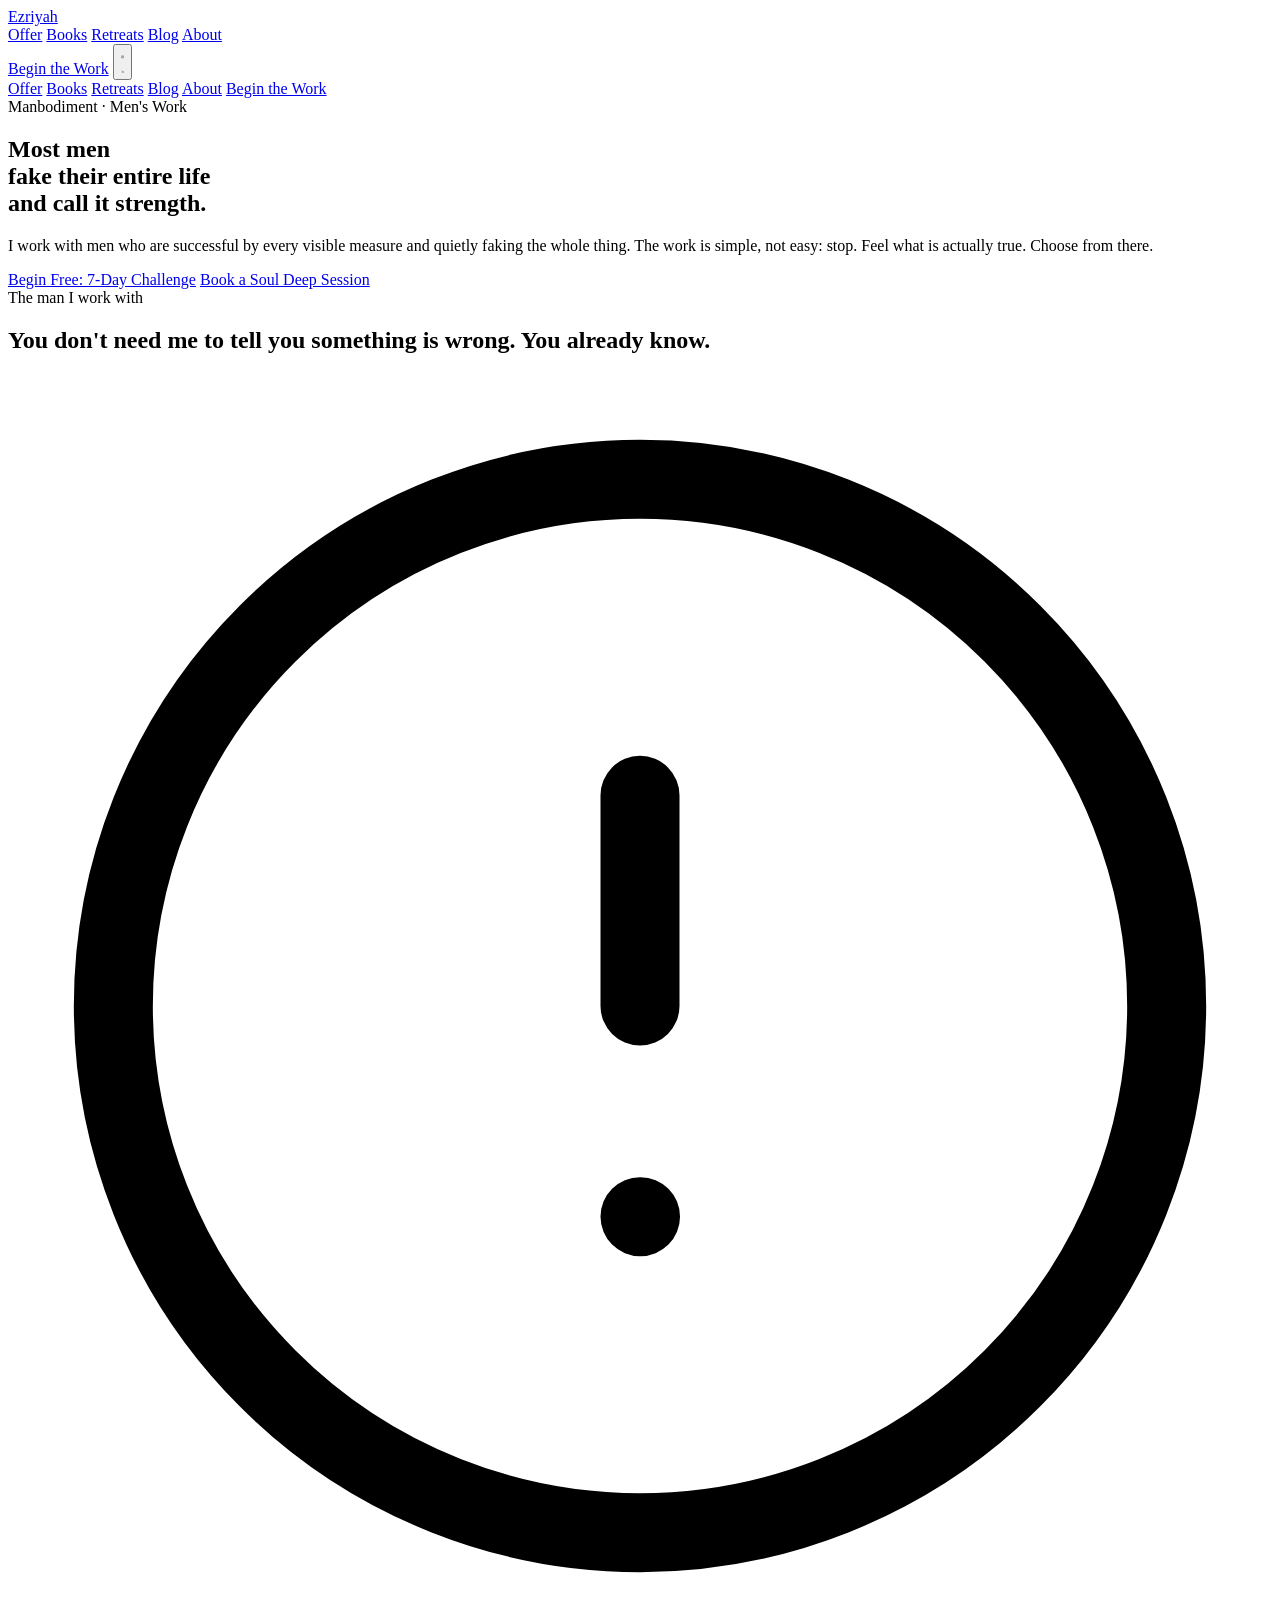
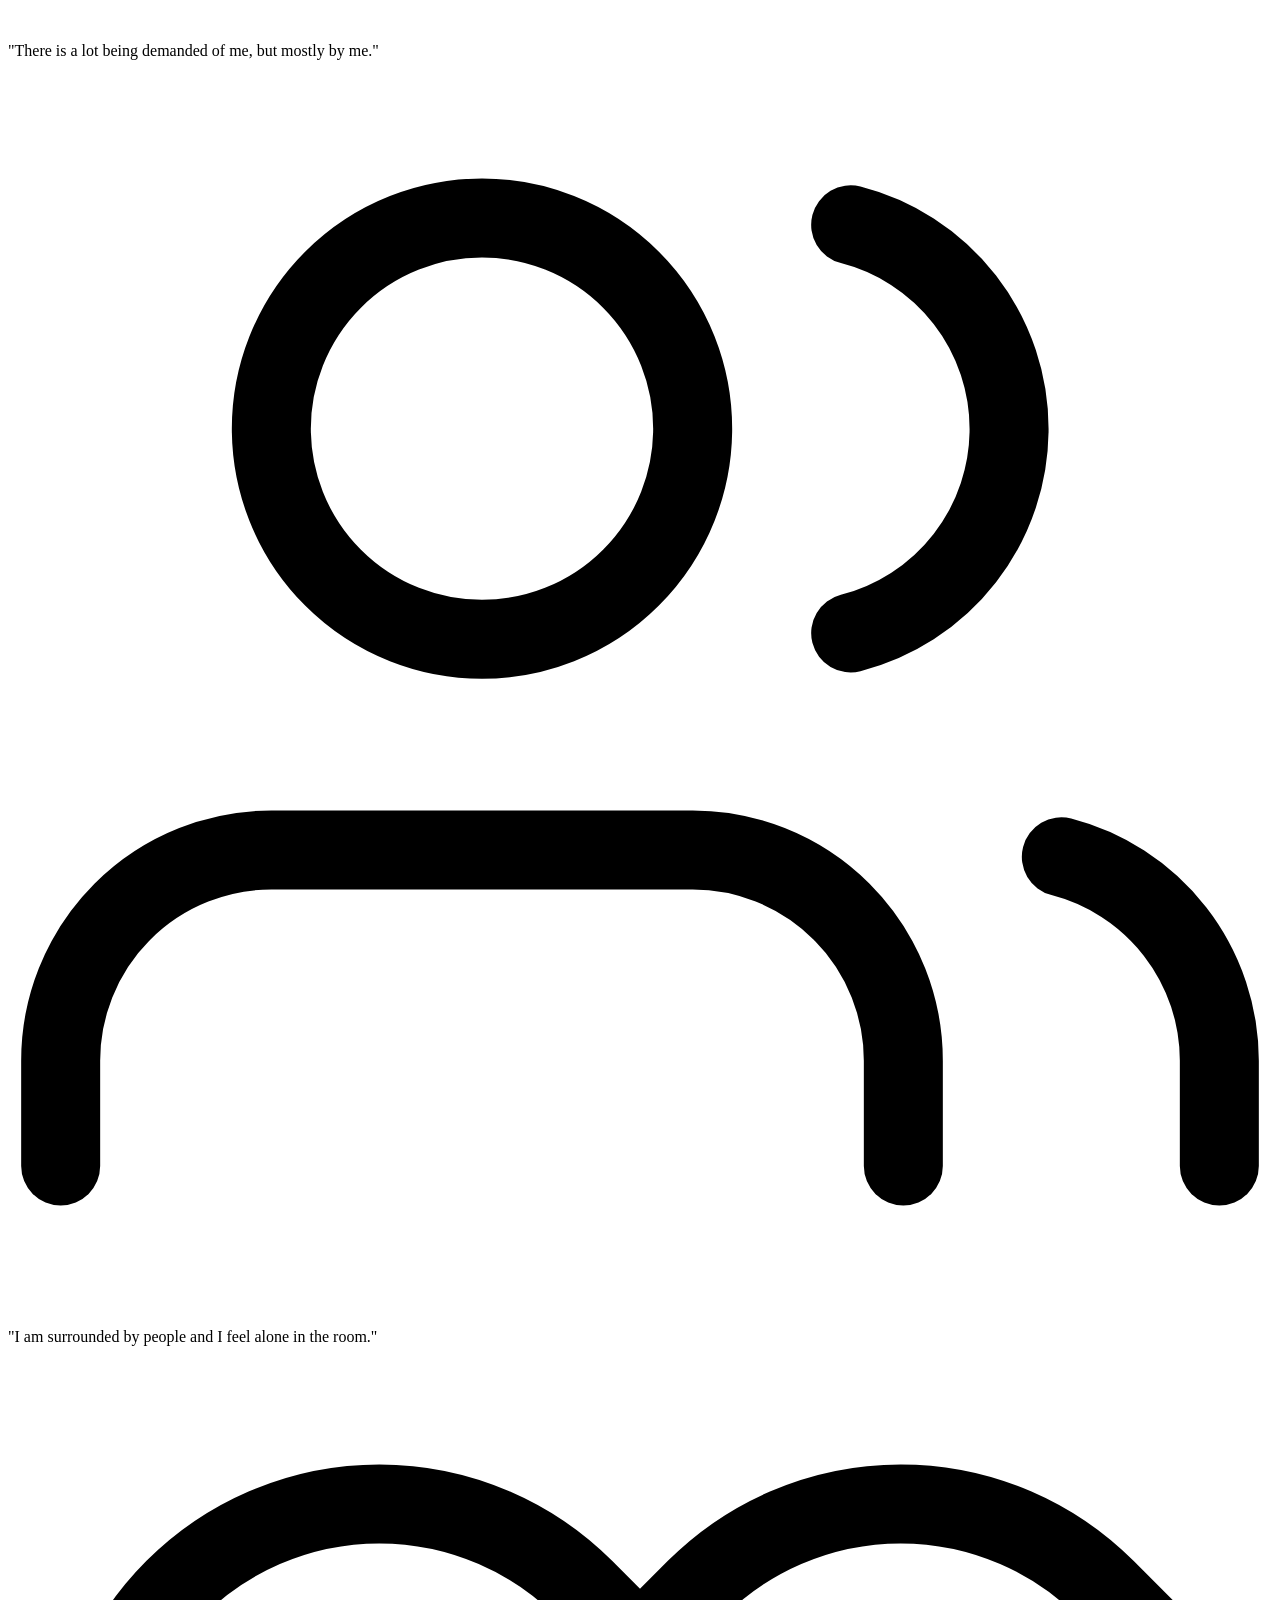
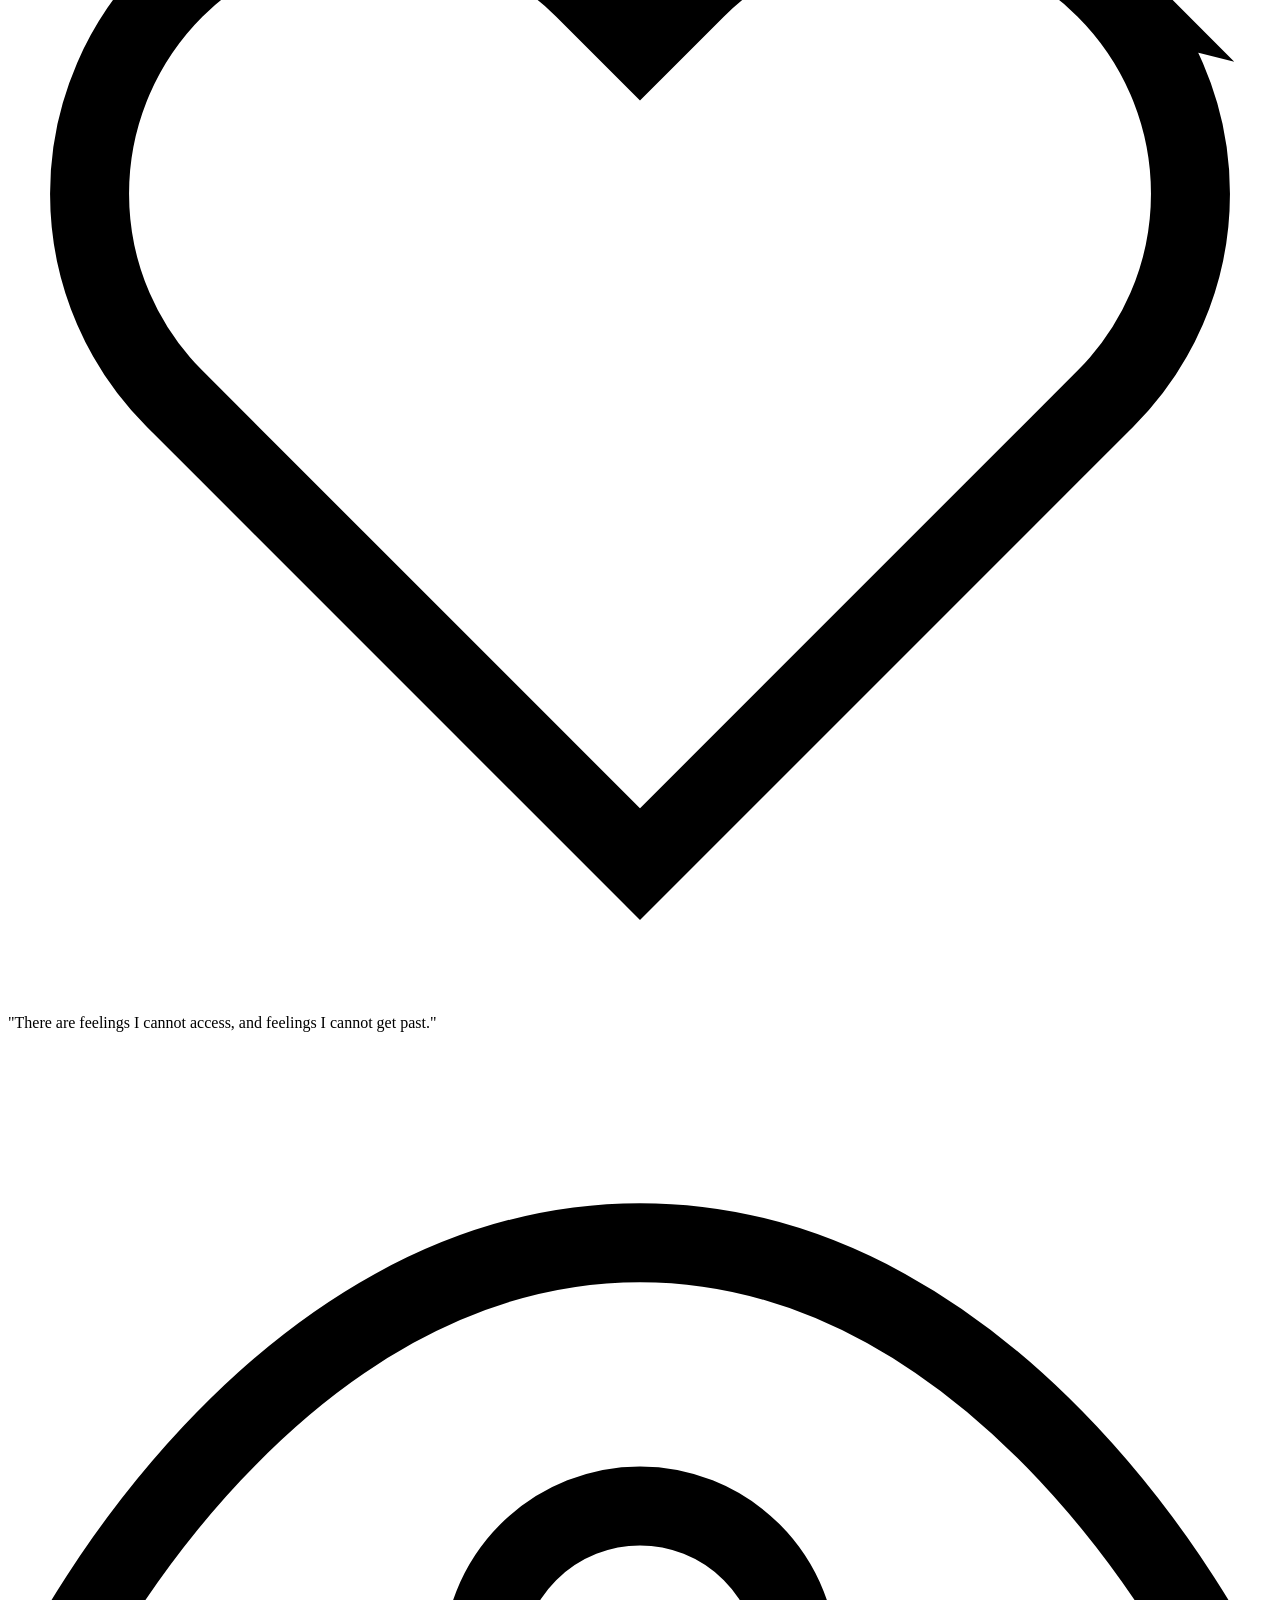
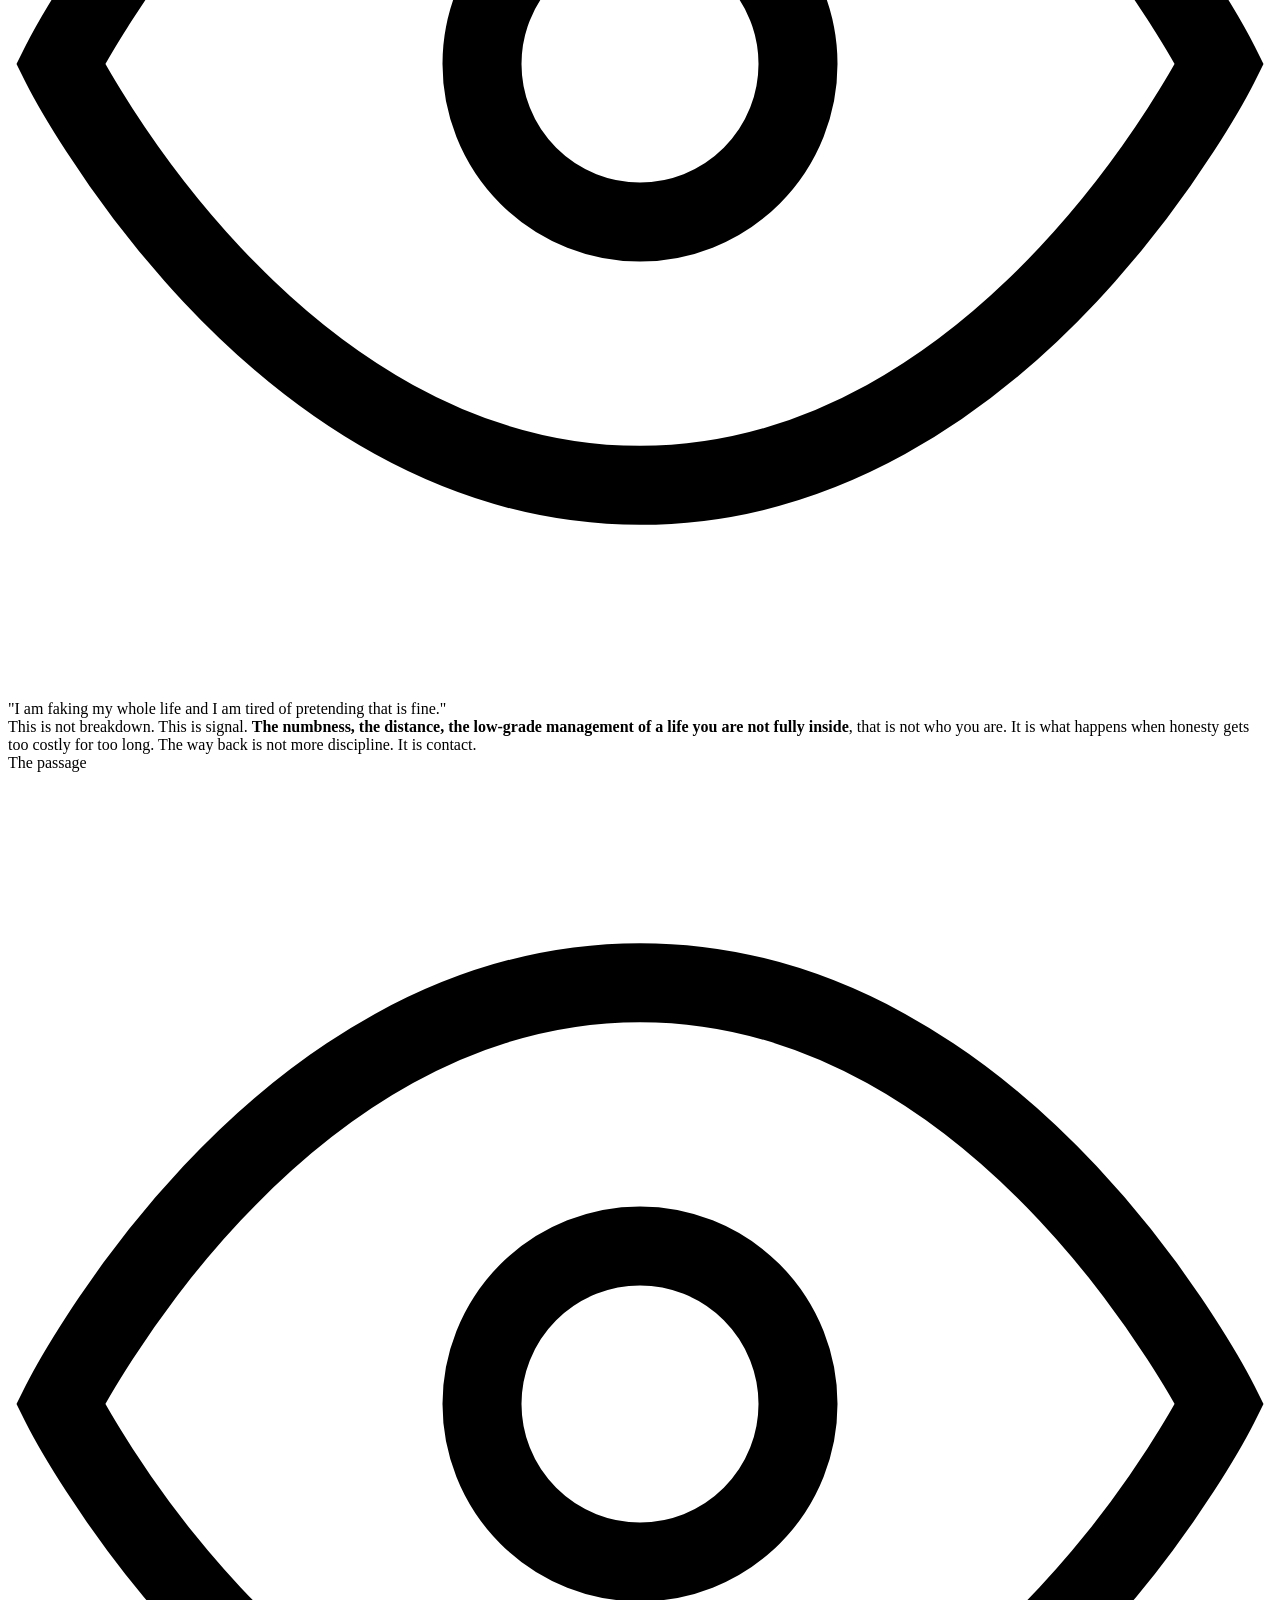
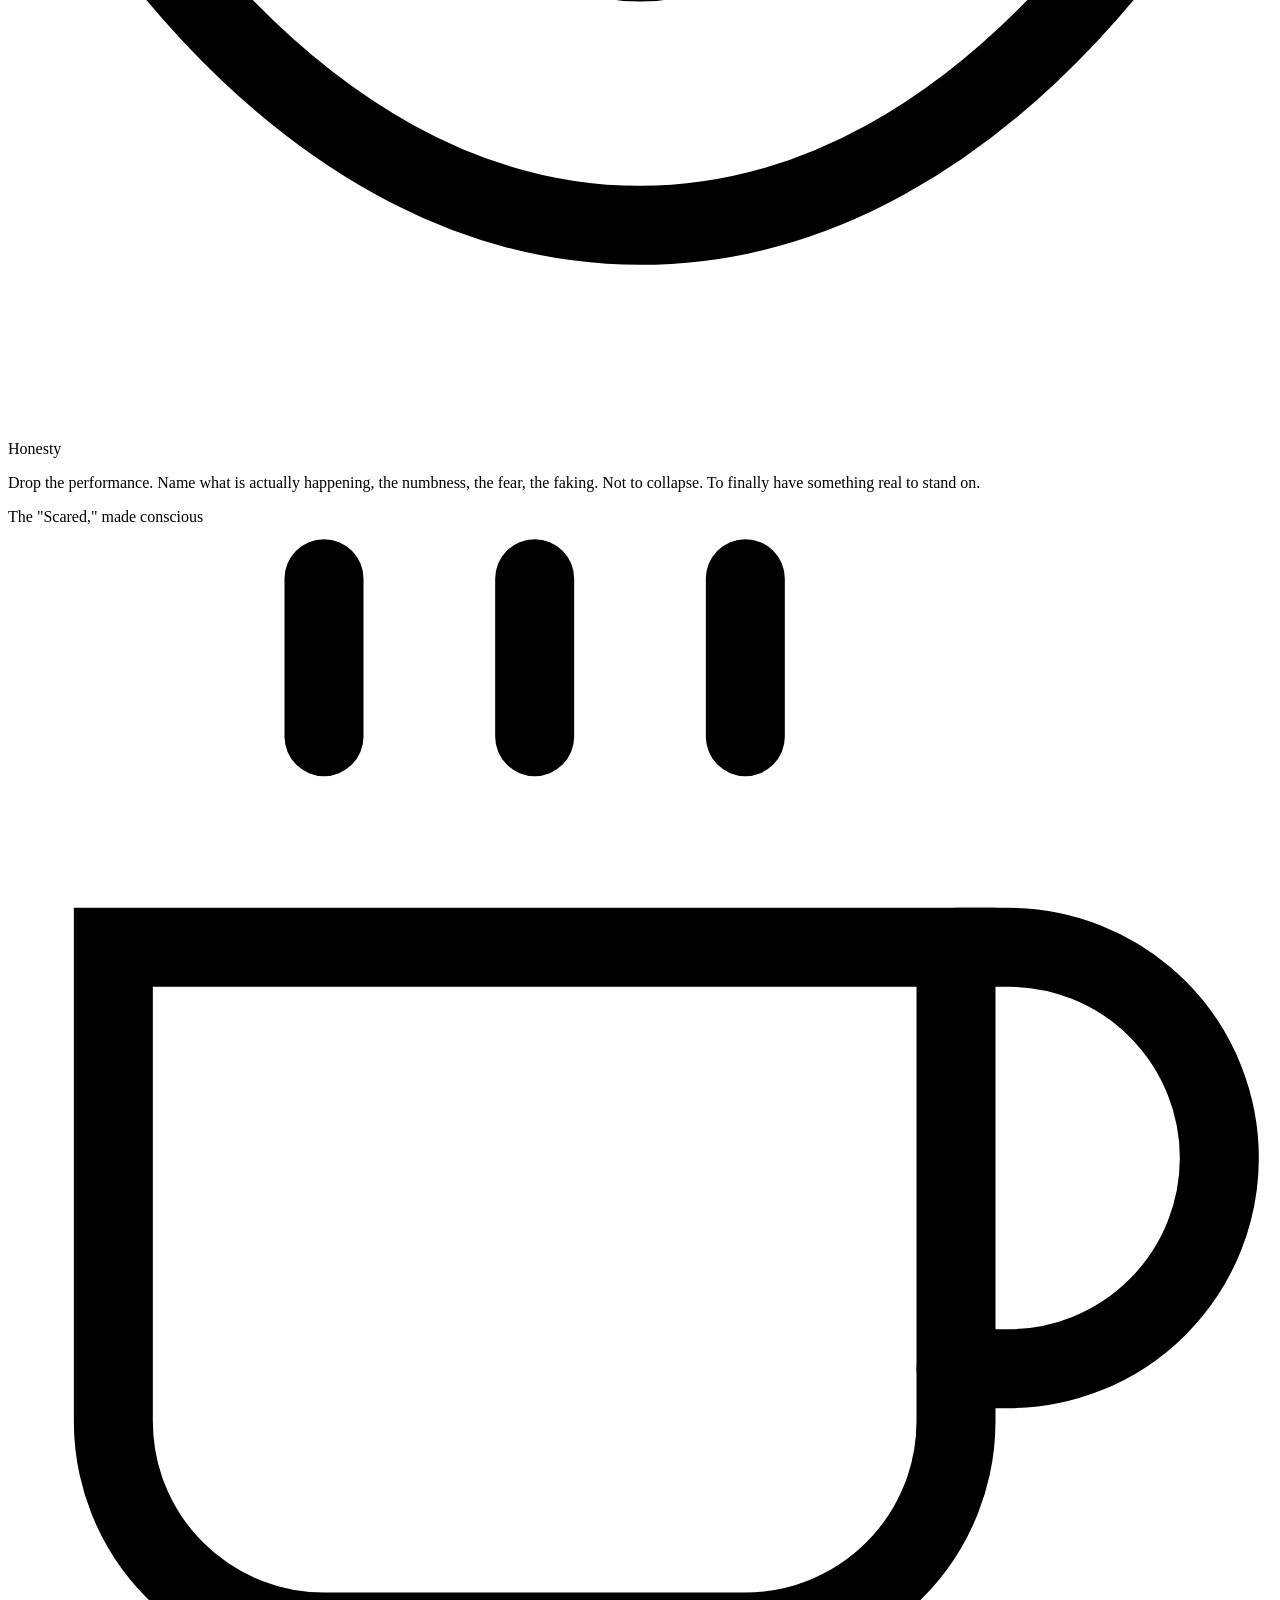
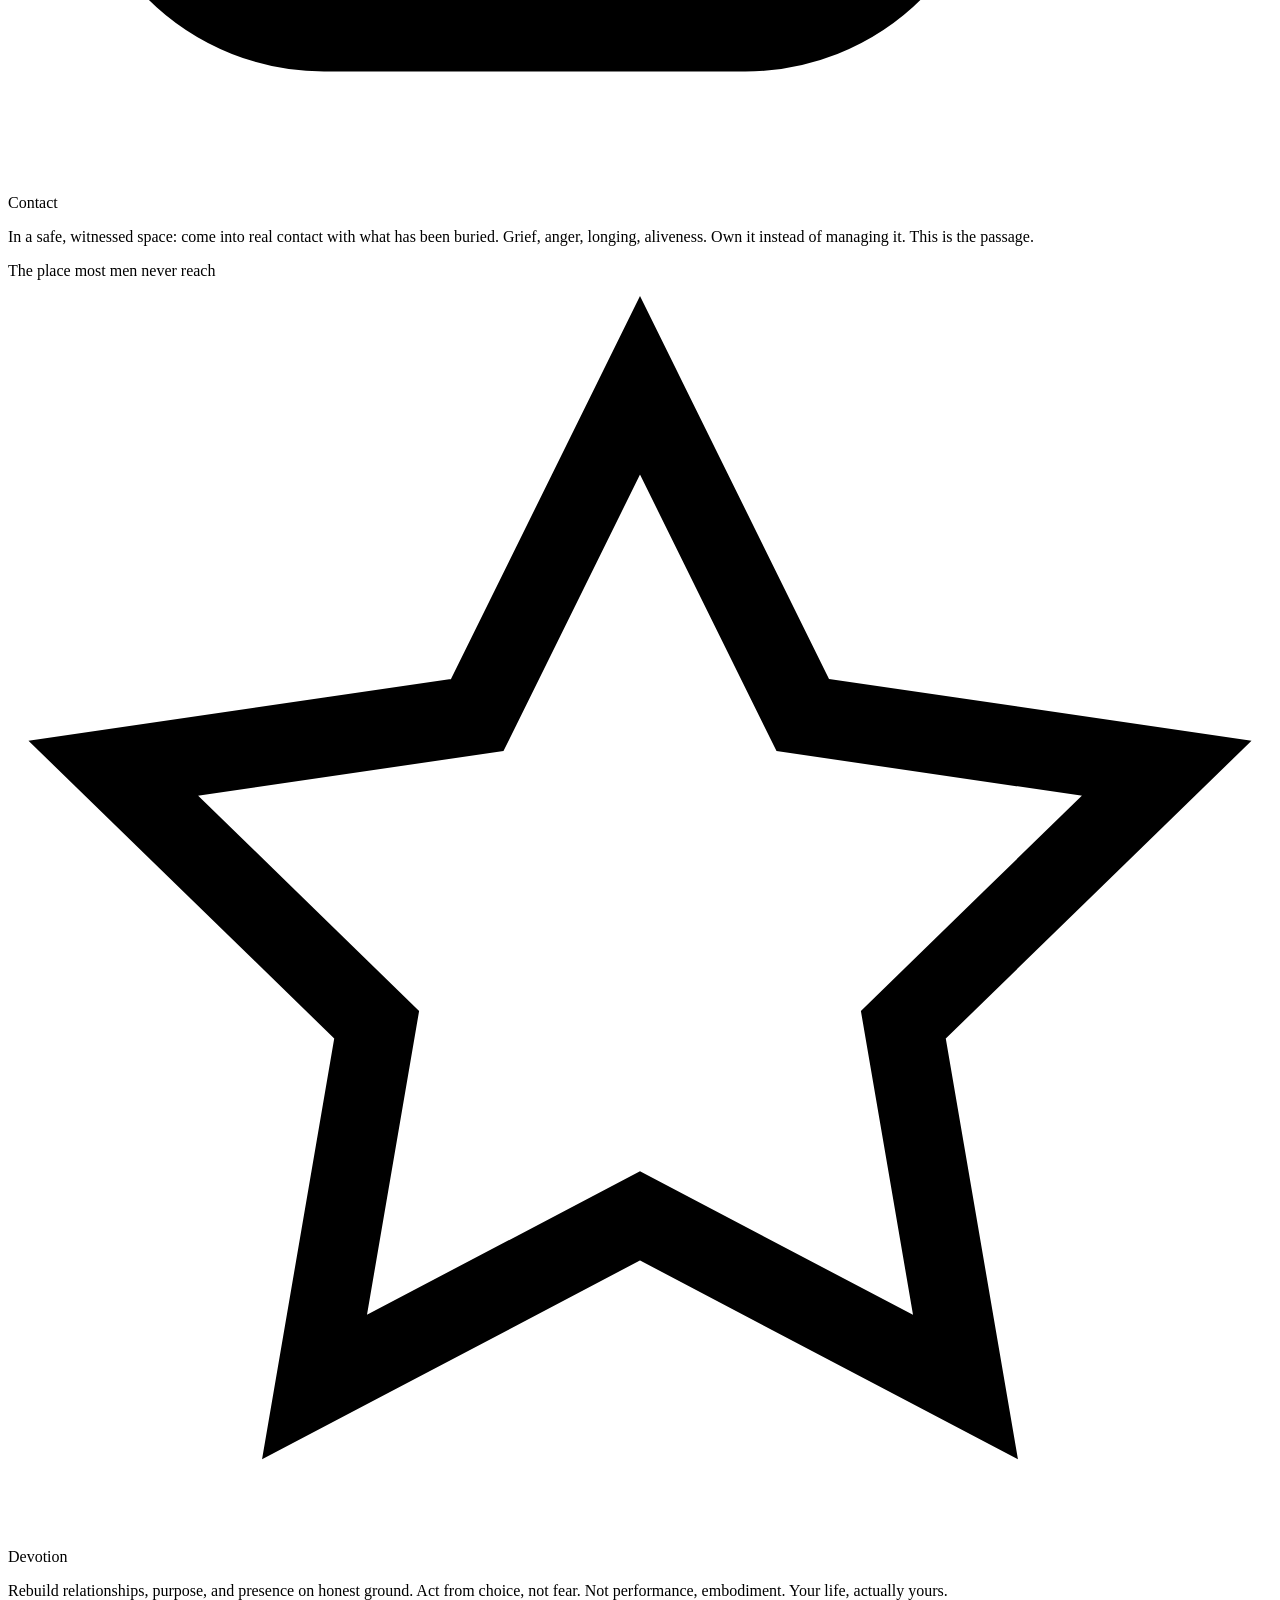
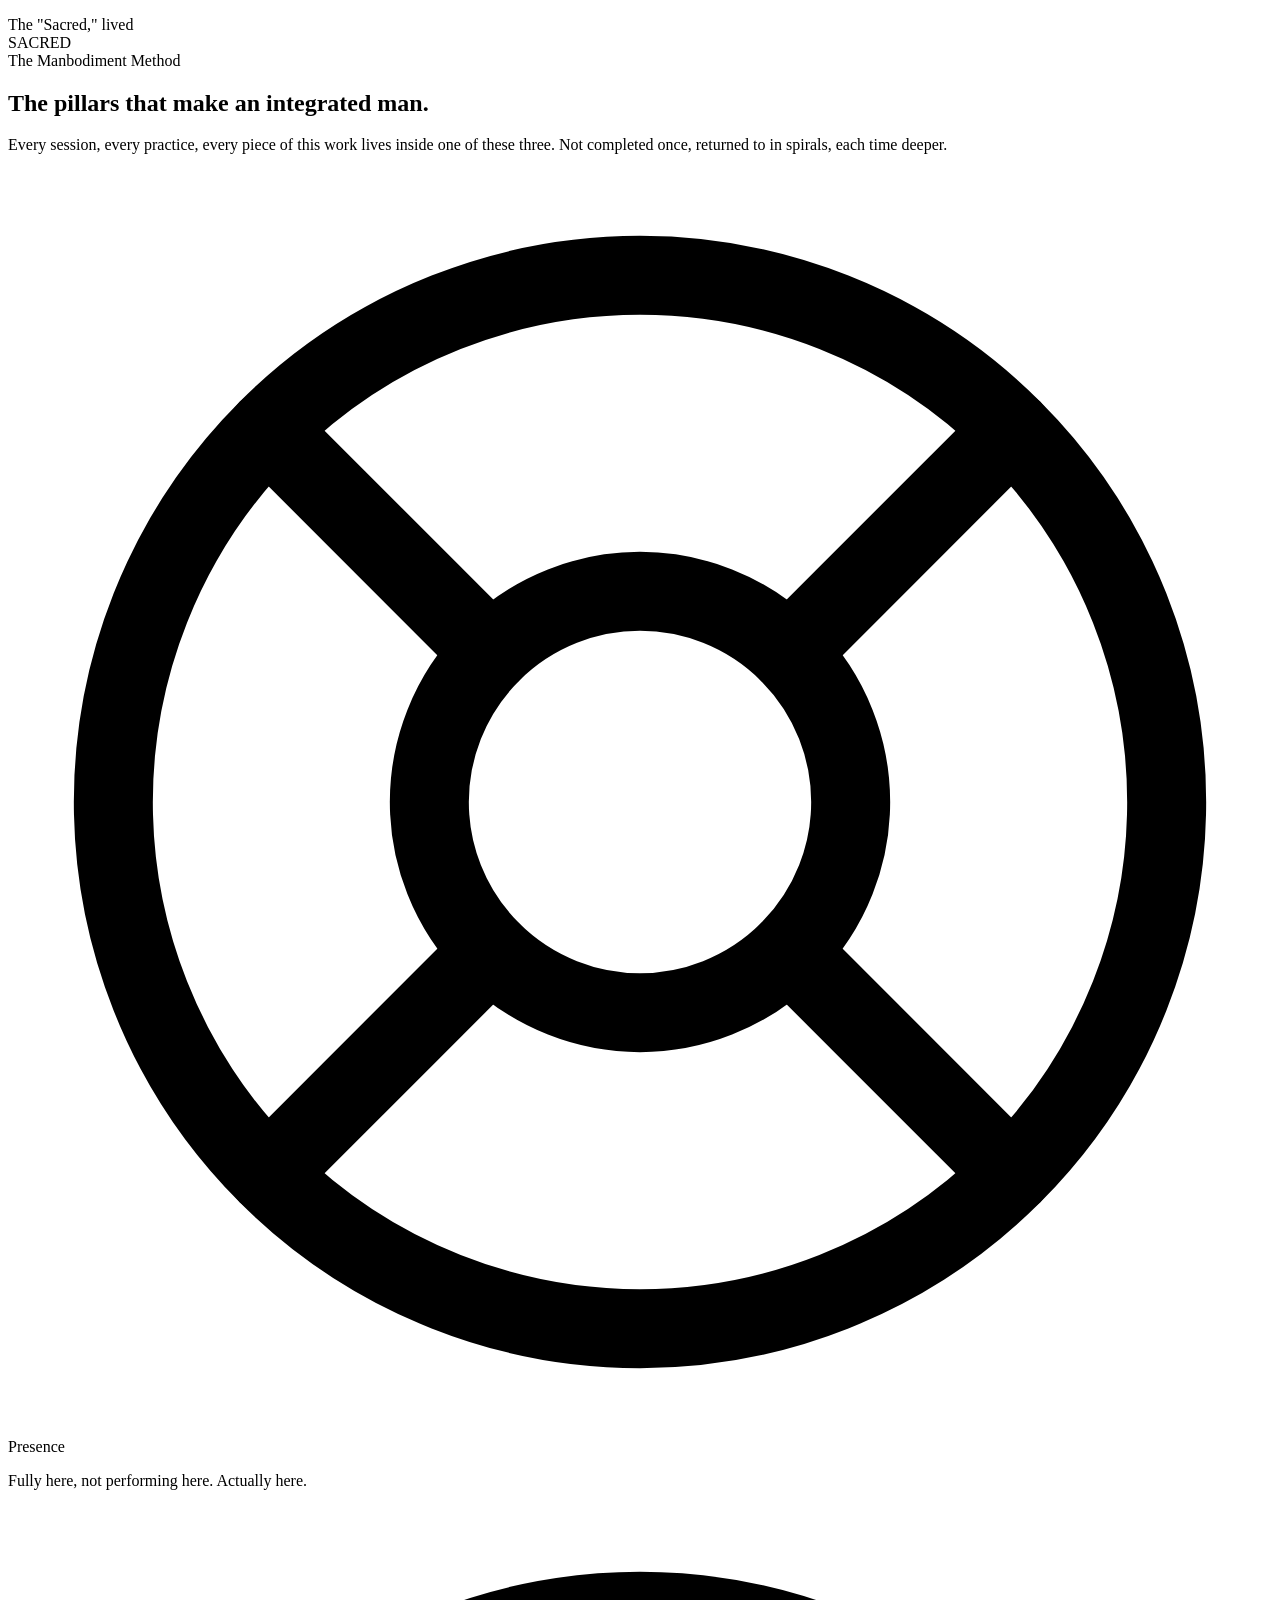
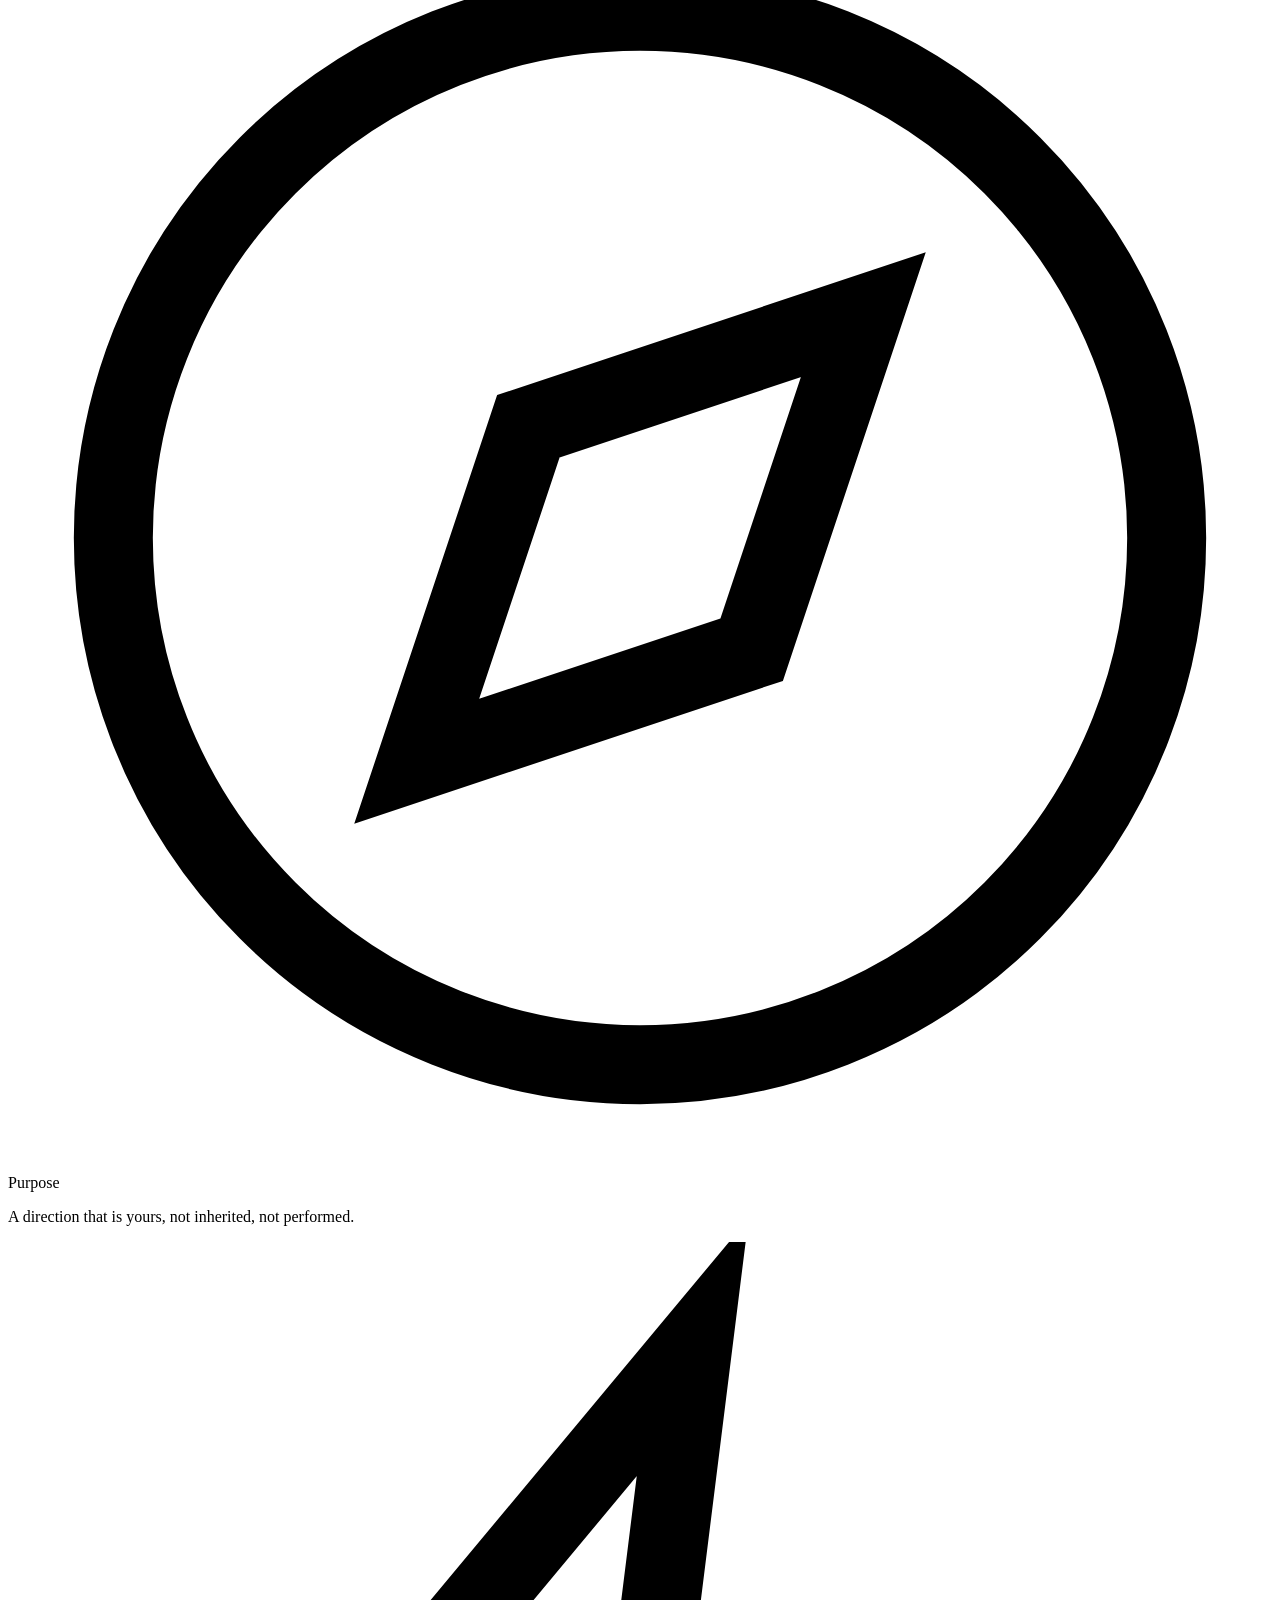
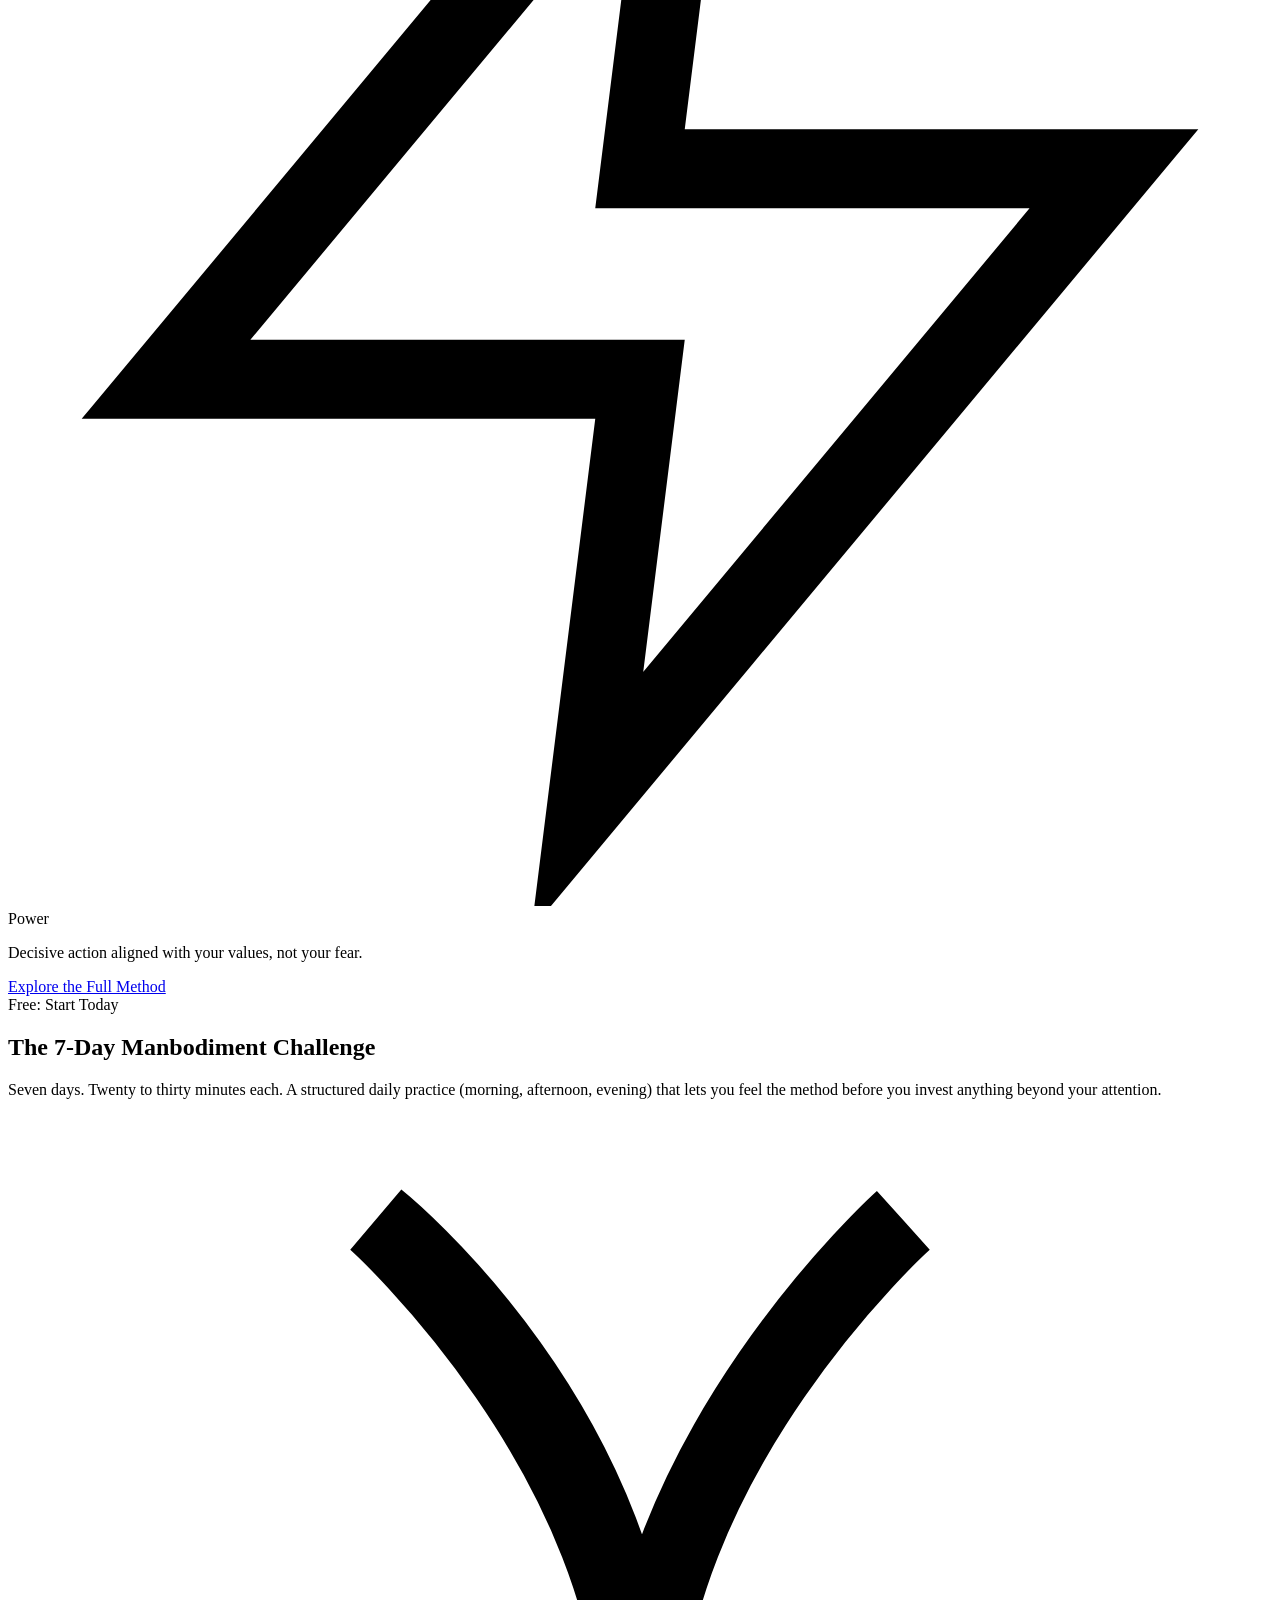
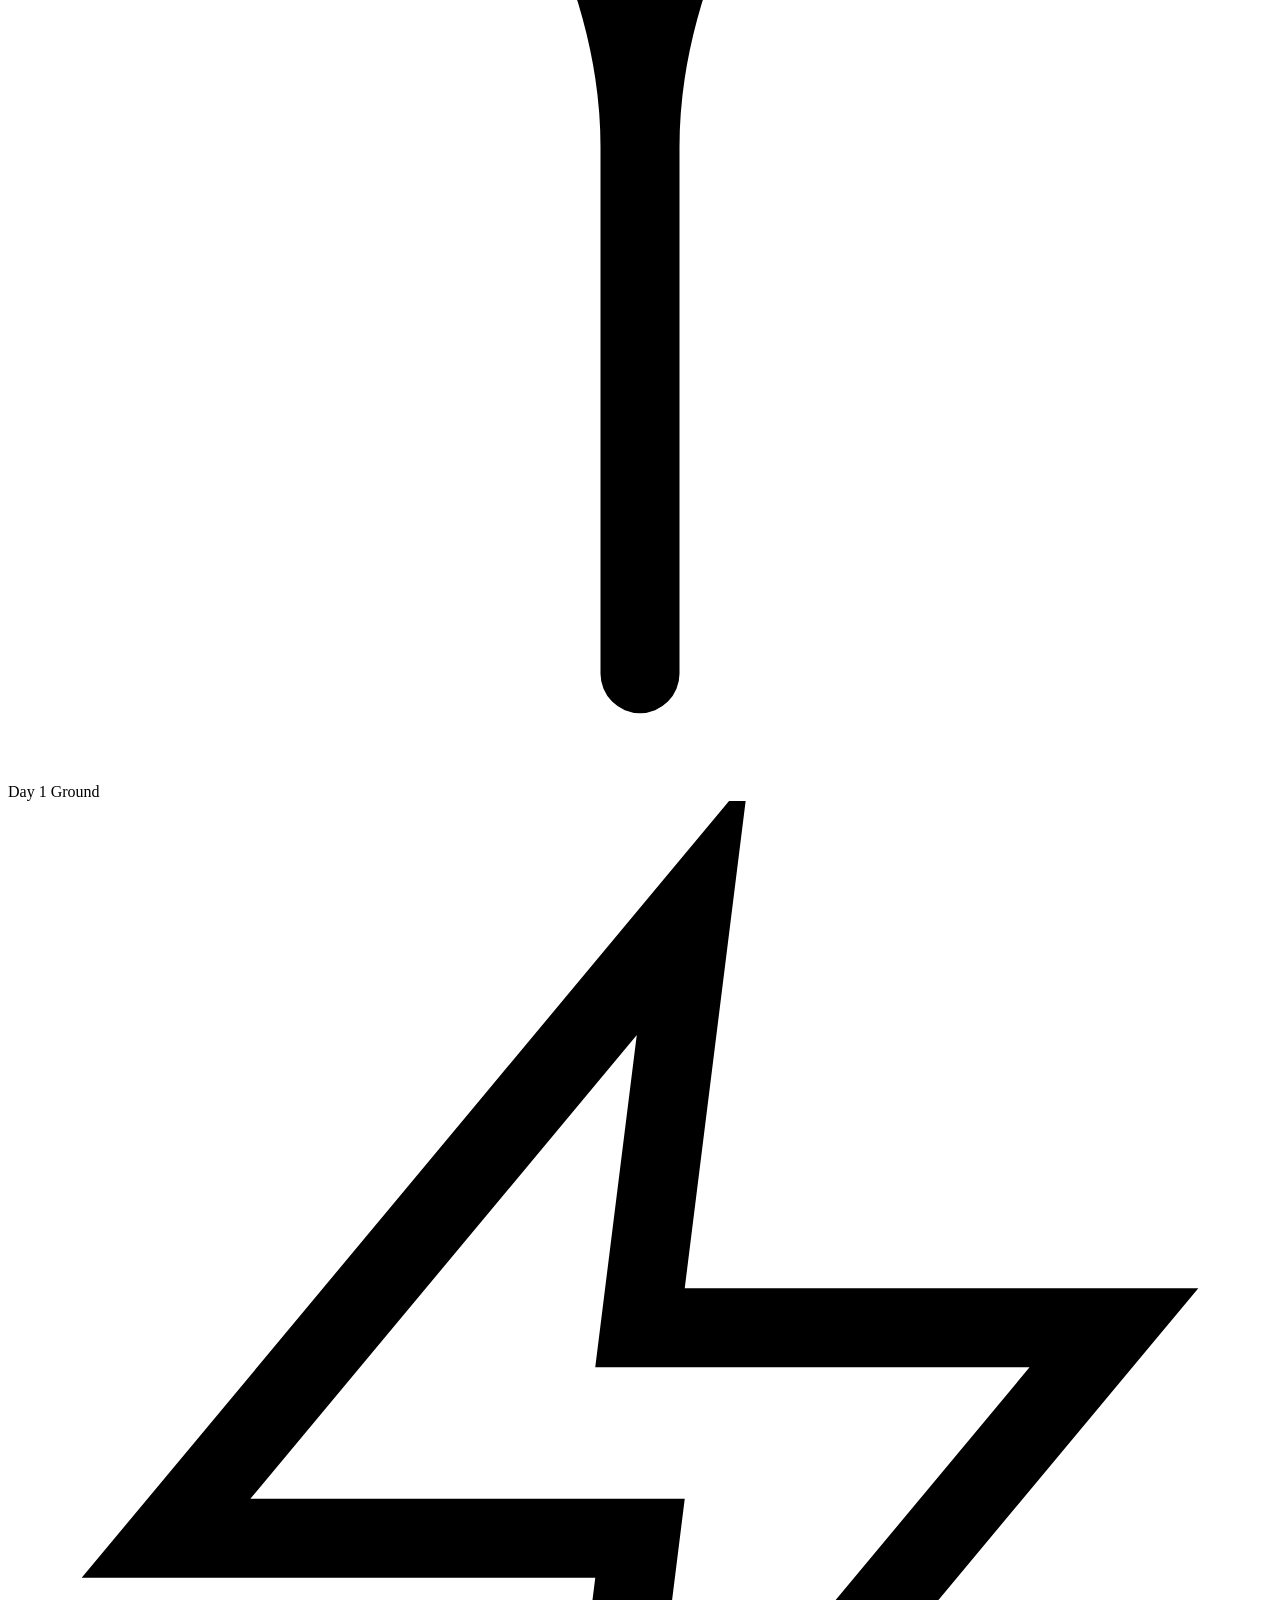
==== commit bb497e22: "Add files via upload" ====
--- a/index.html
+++ b/index.html
@@ -4,641 +4,40 @@
 <meta charset="UTF-8"/>
 <meta name="viewport" content="width=device-width, initial-scale=1.0"/>
 <title>Ezriyah | Manbodiment</title>
+<meta name="description" content="Scared to Sacred. Men's embodiment work with Ezriyah. Start with the free 7-Day Manbodiment Challenge."/>
 <link rel="preconnect" href="https://fonts.googleapis.com"/>
 <link rel="preconnect" href="https://fonts.gstatic.com" crossorigin/>
 <link href="https://fonts.googleapis.com/css2?family=Cormorant+Garamond:wght@400&family=Inter:wght@300;400;500;600&family=Lora:ital,wght@0,400;1,400&display=swap" rel="stylesheet"/>
-<style>
-/* ═══════════════════════════════════════════════
-   TOKENS (v2 foundation)
-═══════════════════════════════════════════════ */
-:root {
-  --bg:         #080808;
-  --bg2:        #0E0E0E;
-  --bg3:        #141414;
-  --bg4:        #1A1A1A;
-  --text:       #F2F2F0;
-  --text2:      #B8B5B0;
-  --dim:        #6E6B66;
-  --gold:       #C8962B;
-  --gold-lt:    #E5B040;
-  --gold-dk:    #7A5A18;
-  --gold-glow:  rgba(200,150,43,0.18);
-  --border:     rgba(200,150,43,0.2);
-  --border-dim: rgba(242,242,240,0.08);
-  --ff-d:       'Lora', Georgia, serif;
-  --ff-b:       'Inter', system-ui, sans-serif;
-  --mw:         1040px;
-  --mw-n:       700px;
-  --ease:       cubic-bezier(0.22,1,0.36,1);
-}
-
-/* ═══════════════════════════════════════════════
-   RESET & BASE
-═══════════════════════════════════════════════ */
-*,*::before,*::after{box-sizing:border-box;margin:0;padding:0;}
-html{scroll-behavior:smooth;}
-body{
-  background:var(--bg);
-  color:var(--text);
-  font-family:var(--ff-b);
-  font-size:17px;
-  font-weight:400;
-  line-height:1.8;
-  -webkit-font-smoothing:antialiased;
-}
-a{color:inherit;text-decoration:none;}
-img{display:block;width:100%;height:100%;object-fit:cover;}
-
-/* ═══════════════════════════════════════════════
-   LAYOUT
-═══════════════════════════════════════════════ */
-.wrap  {max-width:var(--mw);  margin-inline:auto;padding-inline:2rem;}
-.wrap-n{max-width:var(--mw-n);margin-inline:auto;padding-inline:2rem;}
-
-.eyebrow{
-  font-family:var(--ff-b);
-  font-size:0.68rem;
-  font-weight:600;
-  letter-spacing:0.25em;
-  text-transform:uppercase;
-  color:var(--gold);
-  display:flex;
-  align-items:center;
-  gap:0.75rem;
-  margin-bottom:1.5rem;
-}
-.eyebrow::before{
-  content:'';
-  display:block;
-  width:1.5rem;
-  height:1px;
-  background:var(--gold);
-  flex-shrink:0;
-}
-.eyebrow.center{justify-content:center;}
-
-/* ═══════════════════════════════════════════════
-   BUTTONS
-═══════════════════════════════════════════════ */
-.btn{
-  display:inline-flex;
-  align-items:center;
-  gap:0.6rem;
-  font-family:var(--ff-b);
-  font-size:0.76rem;
-  font-weight:600;
-  letter-spacing:0.14em;
-  text-transform:uppercase;
-  padding:1rem 2rem;
-  transition:all 0.25s var(--ease);
-  cursor:pointer;
-  white-space:nowrap;
-}
-.btn svg{width:16px;height:16px;flex-shrink:0;}
-.btn-gold{
-  background:var(--gold);
-  color:#080808;
-  border:1px solid var(--gold);
-}
-.btn-gold:hover{background:var(--gold-lt);border-color:var(--gold-lt);}
-.btn-outline{
-  background:transparent;
-  color:var(--text);
-  border:1px solid var(--border-dim);
-}
-.btn-outline:hover{border-color:var(--gold);color:var(--gold);}
-
-/* ═══════════════════════════════════════════════
-   NAV
-═══════════════════════════════════════════════ */
-nav{
-  position:fixed;top:0;left:0;right:0;z-index:200;
-  padding:1.25rem 2rem;
-  display:flex;justify-content:space-between;align-items:center;
-  background:linear-gradient(to bottom,rgba(8,8,8,0.97) 70%,transparent);
-}
-.nav-logo{
-  font-family:var(--ff-d);
-  font-size:1.4rem;font-weight:400;letter-spacing:0.06em;
-}
-.nav-cta{
-  font-size:0.7rem;font-weight:600;
-  letter-spacing:0.16em;text-transform:uppercase;
-  color:var(--gold);
-  border:1px solid var(--border);
-  padding:0.55rem 1.4rem;
-  transition:all 0.2s;
-}
-.nav-cta:hover{background:var(--gold);color:#080808;}
-
-/* ═══════════════════════════════════════════════
-   HERO - styling ported from v1 (italic serif treatment,
-   ghost/anchor reveal line, radial gradient field)
-═══════════════════════════════════════════════ */
-.hero{
-  min-height:100svh;
-  display:flex;
-  flex-direction:column;
-  justify-content:center;
-  padding:8rem 2rem 6rem;
-  position:relative;
-  overflow:hidden;
-}
-.hero::before{
-  content:'';
-  position:absolute; inset:0;
-  background:
-    radial-gradient(ellipse 70% 60% at 25% 65%, rgba(155,58,40,0.11) 0%, transparent 70%),
-    radial-gradient(ellipse 50% 40% at 80% 20%, var(--gold-glow) 0%, transparent 60%);
-  pointer-events:none;
-}
-.hero-inner{position:relative;z-index:1;max-width:var(--mw);margin-inline:auto;width:100%;}
-.hero .eyebrow{margin-bottom:2.5rem;}
-.hero-headline{
-  font-family:var(--ff-d);
-  font-size:clamp(2.2rem,5vw,4.2rem);
-  font-weight:400;
-  font-style:italic;
-  line-height:1.1;
-  letter-spacing:-0.01em;
-  margin-bottom:1.75rem;
-}
-/* the "faking" line is ghosted, the thing meant to dissolve - dark gold, not grey */
-.hero-headline .ghost{color:rgba(122,90,24,0.85);}
-.hero-headline .anchor{
-  display:block;
-  font-style:normal;
-  font-weight:400;
-  color:var(--text);
-}
-.hero-sub{
-  max-width:500px;
-  font-size:1.05rem;
-  color:var(--text2);
-  line-height:1.85;
-  margin-bottom:3rem;
-}
-.hero-actions{display:flex;flex-wrap:wrap;gap:1rem;}
-
-/* ═══════════════════════════════════════════════
-   MAN I WORK WITH  +  THE PASSAGE - combined 2-col
-═══════════════════════════════════════════════ */
-.man-passage{padding:7rem 0;background:var(--bg);border-top:1px solid var(--border-dim);position:relative;overflow:hidden;}
-.mp-grid{display:grid;grid-template-columns:1fr 1fr;gap:2.5rem;align-items:start;}
-.mp-col{
-  min-width:0;
-  background:var(--bg3);
-  border:1px solid var(--border-dim);
-  padding:2.75rem;
-}
-
-/* -- recognition column -- */
-.recog-lead{
-  font-family:var(--ff-d);
-  font-size:clamp(1.4rem,2.6vw,1.9rem);
-  font-weight:400;
-  line-height:1.25;
-  margin-bottom:2.25rem;
-}
-.mirror-list{margin-bottom:2.25rem;}
-.mirror-item{
-  display:flex;align-items:flex-start;gap:1rem;
-  padding:1.15rem 0 1.15rem 1rem;
-  border-bottom:1px solid var(--border-dim);
-  position:relative;
-  transition:background 0.2s, padding-left 0.25s var(--ease);
-}
-.mirror-item:first-child{border-top:1px solid var(--border-dim);}
-.mirror-item::before{
-  content:'';
-  position:absolute;left:0;top:0;bottom:0;width:0;
-  background:var(--gold);
-  transition:width 0.3s var(--ease);
-}
-.mirror-item:hover::before{width:2px;}
-.mirror-item:hover{padding-left:1.4rem;}
-.mirror-item:hover .mirror-q{color:var(--text);}
-.mirror-icon{
-  color:var(--gold);flex-shrink:0;
-  width:18px;height:18px;
-  margin-top:0.15em;
-  transition:transform 0.3s;
-}
-.mirror-item:hover .mirror-icon{transform:scale(1.15);}
-.mirror-q{
-  font-size:0.98rem;
-  font-style:italic;
-  font-weight:400;
-  font-family:var(--ff-d);
-  color:rgba(242,242,240,0.8);
-  line-height:1.5;
-  transition:color 0.2s;
-}
-.recog-gold-box{
-  background:rgba(200,150,43,0.08);
-  border-left:3px solid var(--gold);
-  padding:1.35rem 1.5rem;
-  font-size:0.92rem;
-  line-height:1.8;
-  color:var(--text2);
-}
-.recog-gold-box strong{color:var(--text);font-weight:500;}
-
-/* -- sacred reveal, below both columns -- */
-.sas-stage-wrap{margin-top:4rem;padding-top:3.5rem;border-top:1px solid var(--border-dim);text-align:center;}
-.sas-stage{position:relative;display:inline-block;}
-#sas-word{
-  display:flex;
-  gap:0.06em;
-  font-family:var(--ff-d);
-  font-size:clamp(2.3rem,6vw,3.8rem);
-  font-weight:400;
-  letter-spacing:0.1em;
-  text-transform:uppercase;
-  min-height:1.1em;
-  color:rgba(242,242,240,0.35);
-}
-#sas-word.lit{color:var(--gold);}
-.sas-letter{
-  display:inline-block;
-  opacity:0;
-  transform:translateY(14px);
-  transition:opacity 0.7s var(--ease), transform 0.7s var(--ease), color 0.7s ease, text-shadow 0.7s ease;
-}
-.sas-letter.appear{opacity:1;transform:none;}
-.sas-letter.fade-out{opacity:0;transform:translateY(-10px);transition:opacity 0.5s ease, transform 0.5s ease;}
-#sas-word.lit .sas-letter{text-shadow:0 0 32px rgba(200,150,43,0.55);}
-.sas-under-line{
-  width:0;height:2px;
-  background:linear-gradient(to right,var(--gold),transparent);
-  transition:width 1s var(--ease);
-  margin-top:0.75rem;
-}
-.sas-under-line.expand{width:60%;}
-
-.movements{display:flex;flex-direction:column;border:1px solid var(--border-dim);}
-.movement{
-  padding:1.75rem 1.5rem;
-  border-bottom:1px solid var(--border-dim);
-  transition:background 0.3s;
-}
-.movement:last-child{border-bottom:none;}
-.movement:hover{background:rgba(200,150,43,0.04);}
-.mv-head{display:flex;align-items:center;gap:0.85rem;margin-bottom:0.75rem;}
-.mv-icon{color:var(--gold);width:24px;height:24px;flex-shrink:0;transition:transform 0.3s;}
-.movement:hover .mv-icon{transform:scale(1.1);}
-.mv-title{
-  font-family:var(--ff-d);
-  font-size:1.4rem;font-weight:400;
-  color:var(--text);
-}
-.mv-body{font-size:0.85rem;color:var(--text2);line-height:1.7;}
-.mv-note{
-  margin-top:0.75rem;
-  font-family:var(--ff-b);
-  font-weight:500;
-  font-size:0.75rem;
-  letter-spacing:0.03em;
-  color:rgba(200,150,43,0.85);
-}
-
-/* ═══════════════════════════════════════════════
-   METHOD - 3P FRAMEWORK, pillars side by side
-═══════════════════════════════════════════════ */
-.method{padding:6rem 0;background:var(--bg);border-top:1px solid var(--border-dim);}
-.method-head{margin-bottom:3.5rem;}
-.method-hl{
-  font-family:var(--ff-d);
-  font-size:clamp(2rem,4vw,3.2rem);
-  font-weight:400;
-  line-height:1.15;
-  margin-bottom:0.75rem;
-}
-.method-sub{font-size:0.95rem;color:var(--text2);max-width:520px;line-height:1.85;}
-.pillars{display:grid;grid-template-columns:repeat(3,1fr);gap:3px;}
-.pillar{
-  background:var(--bg3);
-  border:1px solid var(--border-dim);
-  padding:2.25rem 1.75rem;
-  display:flex;
-  flex-direction:column;
-  position:relative;
-  overflow:hidden;
-  transition:border-color 0.3s, box-shadow 0.3s;
-}
-.pillar:hover{border-color:var(--gold);box-shadow:0 0 30px var(--gold-glow);}
-.pillar::after{
-  content:'';
-  position:absolute;top:0;left:0;right:0;height:2px;
-  background:var(--gold);
-  transform:scaleX(0);transform-origin:left;
-  transition:transform 0.4s var(--ease);
-}
-.pillar:hover::after{transform:scaleX(1);}
-.p-head{display:flex;align-items:center;gap:0.85rem;margin-bottom:1.25rem;}
-.p-icon{color:var(--gold);width:28px;height:28px;flex-shrink:0;}
-.p-name{font-family:var(--ff-d);font-size:1.7rem;font-weight:400;color:var(--text);}
-.p-def-box{
-  background:rgba(200,150,43,0.08);
-  padding:1.1rem 1.5rem;
-  text-align:center;
-  font-family:var(--ff-d);
-  font-style:italic;
-  font-weight:400;
-  font-size:1.05rem;
-  color:var(--text);
-  line-height:1.5;
-  margin-bottom:1.5rem;
-}
-.p-body{font-size:0.86rem;color:var(--text2);line-height:1.75;margin-bottom:1rem;}
-.p-tags{display:flex;flex-direction:column;align-items:flex-start;gap:0.5rem;margin-top:auto;padding-top:0.5rem;}
-.p-tag{
-  font-size:0.62rem;font-weight:600;
-  letter-spacing:0.1em;text-transform:uppercase;
-  padding:0.3rem 0.65rem;
-  border:1px solid var(--border);
-  color:var(--gold);
-  transition:background 0.2s,color 0.2s;
-}
-.p-tag:hover{background:var(--gold);color:#080808;}
-
-/* ═══════════════════════════════════════════════
-   7-DAY CHALLENGE - full width, larger legible type
-═══════════════════════════════════════════════ */
-.challenge{padding:6rem 2rem;background:var(--bg);border-top:1px solid var(--border-dim);}
-.challenge-card{
-  max-width:var(--mw);
-  margin-inline:auto;
-  border:1px solid var(--border);
-  background:var(--bg3);
-  position:relative;
-  overflow:hidden;
-}
-.challenge-card::before{
-  content:'';
-  position:absolute;top:0;left:0;right:0;height:3px;
-  background:linear-gradient(to right,var(--gold-dk),var(--gold),var(--gold-lt),var(--gold),var(--gold-dk));
-}
-.ch-inner{padding:4rem 4.5rem;}
-.ch-top{text-align:center;margin-bottom:3.5rem;}
-.ch-hl{
-  font-family:var(--ff-d);
-  font-size:clamp(2.2rem,4.6vw,3.4rem);
-  font-weight:400;
-  line-height:1.15;
-  margin-bottom:1.1rem;
-}
-.ch-sub{
-  font-size:1.05rem;color:var(--text2);
-  line-height:1.9;max-width:560px;
-  margin-inline:auto;
-}
-.days-grid{
-  display:grid;
-  grid-template-columns:repeat(7,1fr);
-  gap:3px;
-  margin-bottom:2.75rem;
-}
-.day-cell{
-  background:var(--bg4);
-  padding:1.5rem 0.6rem;
-  display:flex;flex-direction:column;align-items:center;gap:0.6rem;
-  border:1px solid transparent;
-  transition:border-color 0.3s,background 0.3s;
-  opacity:0;transform:translateY(12px);
-}
-.day-cell.revealed{opacity:1;transform:none;}
-.day-cell.active{background:rgba(200,150,43,0.1);border-color:var(--border);}
-.day-icon{color:var(--dim);width:20px;height:20px;transition:color 0.3s;}
-.day-cell.active .day-icon{color:var(--gold);}
-.day-n{font-size:0.62rem;font-weight:600;letter-spacing:0.16em;text-transform:uppercase;color:var(--dim);}
-.day-cell.active .day-n{color:var(--gold);}
-.day-w{font-family:var(--ff-b);font-weight:600;font-style:normal;font-size:0.95rem;letter-spacing:0.01em;color:var(--text);text-align:center;line-height:1.2;}
-.ch-form-area{text-align:center;}
-.ch-form{display:flex;max-width:480px;margin-inline:auto;margin-bottom:0.85rem;}
-.ch-form input[type=email]{
-  flex:1;background:var(--bg);
-  border:1px solid var(--border-dim);border-right:none;
-  color:var(--text);font-family:var(--ff-b);
-  font-size:1rem;font-weight:300;
-  padding:1.05rem 1.25rem;outline:none;
-  transition:border-color 0.2s;
-}
-.ch-form input:focus{border-color:var(--gold);}
-.ch-form input::placeholder{color:var(--dim);}
-.ch-note{font-size:0.78rem;color:var(--dim);}
-
-/* ═══════════════════════════════════════════════
-   ABOUT
-═══════════════════════════════════════════════ */
-.about{padding:6rem 0;background:var(--bg);border-top:1px solid var(--border-dim);}
-.about-grid{display:grid;grid-template-columns:1.4fr 1fr;gap:5rem;align-items:start;}
-.about-name{font-family:var(--ff-d);font-size:clamp(2.5rem,5vw,4rem);font-weight:400;line-height:1.05;margin-bottom:1.75rem;}
-.about-role{font-size:0.68rem;font-weight:600;letter-spacing:0.22em;text-transform:uppercase;color:var(--gold);margin-bottom:2.5rem;}
-.about-body{font-size:0.95rem;color:var(--text2);line-height:1.9;}
-.about-body p+p{margin-top:1.25rem;}
-.about-body strong{color:var(--text);font-weight:500;}
-.about-img-box{
-  position:sticky;top:8rem;
-  aspect-ratio:3/4;
-  background:var(--bg3);
-  border:1px solid var(--border-dim);
-  overflow:hidden;
-  transition:border-color 0.3s,box-shadow 0.3s;
-}
-.about-img-box:hover{border-color:var(--border);box-shadow:0 0 40px var(--gold-glow);}
-.about-img-box::after{
-  content:'';position:absolute;inset:0;
-  background:linear-gradient(to bottom,transparent 60%,rgba(8,8,8,0.4));
-  pointer-events:none;
-}
-
-/* ── MORE FROM EZRIYAH - books + support dropdown ── */
-.more-section{padding:0 0 6rem;background:var(--bg);}
-.more-dropdown{border:1px solid var(--border-dim);background:var(--bg2);}
-.more-summary{
-  list-style:none;cursor:pointer;
-  padding:1.5rem 2rem;
-  display:flex;align-items:center;justify-content:space-between;gap:1rem;
-  font-family:var(--ff-d);font-size:1.2rem;font-weight:400;font-style:italic;color:var(--text);
-}
-.more-title:hover{color:var(--gold);}
-.more-summary::-webkit-details-marker{display:none;}
-.more-chevron{width:18px;height:18px;color:var(--gold);flex-shrink:0;transition:transform 0.3s var(--ease);}
-.more-dropdown[open] .more-chevron{transform:rotate(180deg);}
-.more-content{
-  padding:2rem 2rem 2.25rem;
-  border-top:1px solid var(--border-dim);
-  display:grid;grid-template-columns:1.3fr 1fr;gap:3rem;
-}
-.more-label{display:block;font-size:0.64rem;font-weight:600;letter-spacing:0.18em;text-transform:uppercase;color:var(--gold);margin-bottom:1.1rem;}
-.more-list{list-style:none;display:flex;flex-direction:column;gap:1.1rem;margin-bottom:1.5rem;}
-.more-title{display:block;font-family:var(--ff-d);font-size:1.05rem;font-style:italic;color:var(--text);margin-bottom:0.2rem;}
-.more-desc{font-size:0.84rem;color:var(--text2);line-height:1.65;}
-.more-link-btn{font-size:0.68rem;padding:0.8rem 1.3rem;}
-
-/* ═══════════════════════════════════════════════
-   OFFER / CONNECT HUB
-═══════════════════════════════════════════════ */
-.connect{padding:7rem 0;background:var(--bg);border-top:1px solid var(--border-dim);}
-.connect-head{margin-bottom:3.5rem;}
-.connect-hl{font-family:var(--ff-d);font-size:clamp(2rem,4.5vw,3.5rem);font-weight:400;line-height:1.12;margin-bottom:0.75rem;}
-.connect-sub{font-size:1rem;color:var(--text2);max-width:500px;line-height:1.85;}
-.connect-grid{display:grid;grid-template-columns:1fr 1fr 1.4fr;gap:3px;}
-.c-card{
-  background:var(--bg3);border:1px solid var(--border-dim);
-  padding:2.5rem;display:flex;flex-direction:column;
-  transition:border-color 0.3s,box-shadow 0.3s;
-  position:relative;overflow:hidden;
-}
-.c-card::after{
-  content:'';position:absolute;bottom:0;left:0;right:0;height:2px;
-  background:var(--gold);transform:scaleX(0);transform-origin:left;
-  transition:transform 0.4s var(--ease);
-}
-.c-card:hover{border-color:var(--border);box-shadow:0 0 28px var(--gold-glow);}
-.c-card:hover::after{transform:scaleX(1);}
-.c-card.featured{border-color:var(--gold);}
-.c-card.featured::after{transform:scaleX(1);}
-.c-tag{margin-bottom:1.25rem;}
-.c-icon{color:var(--gold);width:28px;height:28px;margin-bottom:1.25rem;}
-.c-title{font-family:var(--ff-d);font-size:1.6rem;font-weight:400;line-height:1.2;margin-bottom:0.75rem;}
-.c-desc{font-size:0.88rem;color:var(--text2);line-height:1.78;margin-bottom:1.5rem;flex:1;}
-.c-list{list-style:none;display:flex;flex-direction:column;gap:0.5rem;margin-bottom:1.75rem;flex:1;}
-.c-list li{font-size:0.87rem;color:rgba(242,242,240,0.7);display:flex;gap:0.75rem;align-items:flex-start;line-height:1.6;}
-.c-list li svg{color:var(--gold);width:14px;height:14px;flex-shrink:0;margin-top:0.25em;}
-.c-note{font-size:0.72rem;color:var(--dim);margin-top:0.75rem;}
-.c-form{display:flex;flex-direction:column;gap:0.6rem;margin-bottom:0.75rem;}
-.c-form input[type=email]{
-  flex:1;background:var(--bg);border:1px solid var(--border-dim);
-  color:var(--text);font-family:var(--ff-b);font-size:0.88rem;
-  padding:0.85rem 1rem;outline:none;width:100%;
-}
-.c-form input:focus{border-color:var(--gold);}
-.c-form input::placeholder{color:var(--dim);}
-.c-form .btn{width:100%;justify-content:center;}
-
-/* ═══════════════════════════════════════════════
-   TESTIMONIALS - single-view slider, readable font
-═══════════════════════════════════════════════ */
-.testimonials{padding:6rem 0;background:var(--bg);border-top:1px solid var(--border-dim);}
-.test-head{margin-bottom:3rem;}
-.test-hl{font-family:var(--ff-d);font-size:clamp(1.8rem,4vw,3rem);font-weight:400;line-height:1.15;}
-.slider-wrap{position:relative;overflow:hidden;}
-.slider-track{display:grid;grid-template-columns:repeat(4,100%);transition:transform 0.55s var(--ease);}
-.test-card{
-  background:var(--bg3);border:1px solid var(--border-dim);
-  padding:3rem;position:relative;
-  transition:border-color 0.3s;
-  max-width:34rem;margin-inline:auto;
-}
-.test-card::before{content:'';position:absolute;top:0;left:0;right:0;height:2px;background:transparent;transition:background 0.3s;}
-.test-card.current{border-color:var(--border);}
-.test-card.current::before{background:var(--gold);}
-.test-quote-icon{color:var(--gold-dk);width:28px;height:28px;margin-bottom:1.5rem;}
-.test-q{
-  font-family:var(--ff-b);
-  font-size:1rem;font-style:normal;font-weight:300;
-  line-height:1.9;color:rgba(242,242,240,0.9);
-  margin-bottom:1.75rem;
-}
-.test-author{font-size:0.7rem;font-weight:600;letter-spacing:0.14em;text-transform:uppercase;color:var(--gold);}
-.slider-controls{display:flex;align-items:center;justify-content:center;gap:1.5rem;margin-top:2rem;}
-.slider-btn{
-  background:transparent;border:1px solid var(--border-dim);color:var(--text2);
-  width:44px;height:44px;display:flex;align-items:center;justify-content:center;
-  cursor:pointer;transition:all 0.2s;flex-shrink:0;
-}
-.slider-btn:hover{border-color:var(--gold);color:var(--gold);}
-.slider-btn svg{width:18px;height:18px;}
-.slider-dots{display:flex;gap:0.5rem;}
-.dot{width:8px;height:8px;background:var(--bg4);border:1px solid var(--dim);cursor:pointer;transition:all 0.2s;}
-.dot.active{background:var(--gold);border-color:var(--gold);}
-
-/* ═══════════════════════════════════════════════
-   FINAL CTA (ported from v1)
-═══════════════════════════════════════════════ */
-.final-section{padding:8rem 2rem;text-align:center;background:var(--bg);border-top:1px solid var(--border-dim);}
-.final-hl{
-  font-family:var(--ff-d);
-  font-size:clamp(2.2rem,5vw,4.2rem);
-  font-style:italic;font-weight:400;
-  line-height:1.12;margin-bottom:1.5rem;
-}
-.final-body{color:var(--text2);font-size:1rem;max-width:460px;margin-inline:auto;margin-bottom:3rem;line-height:1.85;}
-.final-pair{display:flex;gap:1rem;justify-content:center;flex-wrap:wrap;}
-
-/* ═══════════════════════════════════════════════
-   FAQ
-═══════════════════════════════════════════════ */
-.faq{padding:7rem 0;background:var(--bg);border-top:1px solid var(--border-dim);}
-.faq-head{margin-bottom:3rem;}
-.faq-hl{font-family:'Cormorant Garamond', Georgia, serif;font-size:clamp(1.8rem,4vw,3rem);font-weight:400;line-height:1.15;}
-.faq-list{max-width:760px;}
-.faq-item{border-bottom:1px solid var(--border-dim);padding:1.5rem 0;}
-.faq-item:first-child{border-top:1px solid var(--border-dim);}
-.faq-q{
-  list-style:none;cursor:pointer;
-  display:flex;align-items:center;justify-content:space-between;gap:1.5rem;
-  font-family:var(--ff-b);font-size:1.05rem;font-weight:500;font-style:normal;letter-spacing:0.01em;color:var(--text);
-}
-.faq-q::-webkit-details-marker{display:none;}
-.faq-chevron{width:18px;height:18px;color:var(--gold);flex-shrink:0;transition:transform 0.3s var(--ease);}
-.faq-item[open] .faq-chevron{transform:rotate(180deg);}
-.faq-a{margin-top:1rem;font-size:0.92rem;color:var(--text2);line-height:1.85;max-width:640px;}
-
-/* ═══════════════════════════════════════════════
-   FOOTER
-═══════════════════════════════════════════════ */
-footer{padding:4rem 2rem 2.5rem;border-top:1px solid var(--border-dim);background:var(--bg);}
-.foot-top{max-width:var(--mw);margin-inline:auto;display:flex;justify-content:space-between;align-items:flex-start;flex-wrap:wrap;gap:2.5rem;margin-bottom:3rem;}
-.foot-logo{font-family:var(--ff-d);font-size:1.4rem;font-weight:400;display:block;margin-bottom:0.3rem;}
-.foot-tag{font-size:0.73rem;color:var(--dim);letter-spacing:0.06em;}
-.socials{display:flex;flex-wrap:wrap;gap:1.25rem;align-items:center;}
-.soc{display:flex;align-items:center;gap:0.5rem;font-size:0.7rem;font-weight:500;letter-spacing:0.1em;text-transform:uppercase;color:var(--dim);transition:color 0.2s;}
-.soc:hover{color:var(--gold);}
-.soc svg{width:16px;height:16px;flex-shrink:0;}
-.foot-bot{max-width:var(--mw);margin-inline:auto;padding-top:2rem;border-top:1px solid var(--border-dim);display:flex;justify-content:space-between;font-size:0.7rem;color:var(--dim);flex-wrap:wrap;gap:1rem;}
-
-/* ═══════════════════════════════════════════════
-   SCROLL REVEAL
-═══════════════════════════════════════════════ */
-.rev{opacity:0;transform:translateY(22px);transition:opacity 0.65s var(--ease),transform 0.65s var(--ease);}
-.rev.in{opacity:1;transform:none;}
-.rev-delay-1{transition-delay:0.1s;}
-.rev-delay-2{transition-delay:0.2s;}
-.rev-delay-3{transition-delay:0.3s;}
-
-/* ═══════════════════════════════════════════════
-   RESPONSIVE
-═══════════════════════════════════════════════ */
-@media(max-width:900px){
-  .mp-grid{grid-template-columns:1fr;gap:4rem;}
-  .pillars{grid-template-columns:1fr;}
-  .about-grid{grid-template-columns:1fr;gap:2.5rem;}
-  .about-img-box{position:static;aspect-ratio:4/3;}
-  .connect-grid{grid-template-columns:1fr;}
-  .days-grid{grid-template-columns:repeat(4,1fr);}
-  .ch-inner{padding:3rem 2rem;}
-  .more-content{grid-template-columns:1fr;}
-}
-@media(max-width:600px){
-  .ch-form{flex-direction:column;}
-  .ch-form input[type=email]{border-right:1px solid var(--border-dim);border-bottom:none;}
-  .hero-headline{font-size:2.1rem;}
-  #sas-word{font-size:clamp(2rem,14vw,2.8rem);}
-}
-</style>
+<link rel="stylesheet" href="styles.v5.css"/>
 </head>
 <body>
 
 <!-- ╔═ NAV ═══════════════════════════════════════╗ -->
 <nav>
-  <div class="nav-logo">Ezriyah</div>
-  <a href="#connect" class="nav-cta">Begin the Work</a>
+  <a href="index.html" class="nav-logo">Ezriyah</a>
+  <div class="nav-menu">
+    <a href="offer.html" class="nav-link">Offer</a>
+    <a href="books.html" class="nav-link">Books</a>
+    <a href="retreats.html" class="nav-link">Retreats</a>
+    <a href="blog.html" class="nav-link">Blog</a>
+    <a href="about.html" class="nav-link">About</a>
+  </div>
+    <a href="offer.html#connect" class="nav-cta">Begin the Work</a>
+    <button class="nav-toggle" aria-label="Menu">
+      <svg class="icon-menu" viewBox="0 0 24 24" fill="none" stroke="currentColor" stroke-width="2" stroke-linecap="round"><line x1="3" y1="6" x2="21" y2="6"/><line x1="3" y1="12" x2="21" y2="12"/><line x1="3" y1="18" x2="21" y2="18"/></svg>
+      <svg class="icon-close" viewBox="0 0 24 24" fill="none" stroke="currentColor" stroke-width="2" stroke-linecap="round"><line x1="18" y1="6" x2="6" y2="18"/><line x1="6" y1="6" x2="18" y2="18"/></svg>
+    </button>
 </nav>
-
-<!-- ╔═ HERO - styled after v1, Scared/Sacred badge removed ═╗ -->
+<div class="nav-mobile-panel">
+  <a href="offer.html" class="nav-link">Offer</a>
+  <a href="books.html" class="nav-link">Books</a>
+  <a href="retreats.html" class="nav-link">Retreats</a>
+  <a href="blog.html" class="nav-link">Blog</a>
+  <a href="about.html" class="nav-link">About</a>
+  <a href="offer.html#connect" class="nav-cta">Begin the Work</a>
+</div>
+
+<!-- ╔═ HERO ═══════════════════════════════════════╗ -->
 <section class="hero">
   <div class="hero-inner">
     <span class="eyebrow rev">Manbodiment · Men's Work</span>
@@ -652,17 +51,16 @@
     </p>
     <div class="hero-actions rev rev-delay-3">
       <a href="#challenge-section" class="btn btn-gold">Begin Free: 7-Day Challenge</a>
-      <a href="#connect" class="btn btn-outline">Book a Soul Deep Session</a>
-    </div>
-  </div>
-</section>
-
-<!-- ╔═ THE MAN I WORK WITH  +  THE PASSAGE - combined 2-col ═╗ -->
+      <a href="offer.html#connect" class="btn btn-outline">Book a Soul Deep Session</a>
+    </div>
+  </div>
+</section>
+
+<!-- ╔═ THE MAN I WORK WITH + THE PASSAGE ═══════════╗ -->
 <section class="man-passage">
   <div class="wrap">
     <div class="mp-grid rev">
 
-      <!-- LEFT: recognition -->
       <div class="mp-col">
         <span class="eyebrow">The man I work with</span>
         <h2 class="recog-lead">You don't need me to tell you something is wrong. You already know.</h2>
@@ -689,10 +87,9 @@
         </div>
       </div>
 
-      <!-- RIGHT: the passage -->
       <div class="mp-col">
         <span class="eyebrow">The passage</span>
-        <div class="movements" id="movements">
+        <div class="movements">
           <div class="movement">
             <div class="mv-head">
               <svg class="mv-icon" viewBox="0 0 24 24" fill="none" stroke="currentColor" stroke-width="1.5" stroke-linecap="round"><path d="M1 12s4-8 11-8 11 8 11 8-4 8-11 8-11-8-11-8z"/><circle cx="12" cy="12" r="3"/></svg>
@@ -722,80 +119,45 @@
 
     </div>
 
-    <!-- SACRED reveal, below both columns -->
     <div class="sas-stage-wrap rev">
       <div class="sas-stage">
         <div id="sas-word" aria-label="Sacred"></div>
         <div class="sas-under-line" id="sas-line"></div>
       </div>
     </div>
-
-  </div>
-</section>
-
-<!-- ╔═ METHOD - 3P, pillars side by side ═══════════╗ -->
-<section class="method" id="method">
+  </div>
+</section>
+
+<!-- ╔═ METHOD TEASER ════════════════════════════════╗ -->
+<section class="method-teaser">
   <div class="wrap">
-    <div class="method-head">
-      <span class="eyebrow rev">The Manbodiment Method</span>
-      <h2 class="method-hl rev">The pillars that make an integrated man.</h2>
-      <p class="method-sub rev">Every session, every practice, every piece of this work lives inside one of these three. Not completed once; returned to in spirals, each time deeper.</p>
-    </div>
-    <div class="pillars rev">
-
-      <div class="pillar">
-        <div class="p-head">
-          <svg class="p-icon" viewBox="0 0 24 24" fill="none" stroke="currentColor" stroke-width="1.5" stroke-linecap="round"><circle cx="12" cy="12" r="10"/><circle cx="12" cy="12" r="4"/><line x1="4.93" y1="4.93" x2="9.17" y2="9.17"/><line x1="14.83" y1="14.83" x2="19.07" y2="19.07"/><line x1="14.83" y1="9.17" x2="19.07" y2="4.93"/><line x1="4.93" y1="19.07" x2="9.17" y2="14.83"/></svg>
-          <div class="p-name">Presence</div>
-        </div>
-        <div class="p-def-box">Fully here, not performing here. Actually here.</div>
-        <p class="p-body">Presence is the ability to remain fully engaged in the current moment, undistracted by the past you cannot change or the future you cannot control.</p>
-        <p class="p-body">When a man carries real presence, the people around him feel it. Rooms change, not because you have learned a technique, but because you have finally arrived.</p>
-        <div class="p-tags">
-          <span class="p-tag">Mental clarity</span>
-          <span class="p-tag">Emotional receptivity</span>
-          <span class="p-tag">Physical grounding</span>
-          <span class="p-tag">Safety for others</span>
-        </div>
-      </div>
-
-      <div class="pillar">
-        <div class="p-head">
-          <svg class="p-icon" viewBox="0 0 24 24" fill="none" stroke="currentColor" stroke-width="1.5" stroke-linecap="round"><circle cx="12" cy="12" r="10"/><polygon points="16.24 7.76 14.12 14.12 7.76 16.24 9.88 9.88 16.24 7.76"/></svg>
-          <div class="p-name">Purpose</div>
-        </div>
-        <div class="p-def-box">A direction that is yours, not inherited, not performed.</div>
-        <p class="p-body">Purpose is the organizing principle of your choices. It tells you what to say yes to and what to release.</p>
-        <p class="p-body">Most men have never stopped long enough to locate it. When you do, difficulty stops being a detour and starts being information. Your energy stops being scattered and starts being directed.</p>
-        <div class="p-tags">
-          <span class="p-tag">Vision clarity</span>
-          <span class="p-tag">Values alignment</span>
-          <span class="p-tag">Legacy orientation</span>
-          <span class="p-tag">Decision confidence</span>
-        </div>
-      </div>
-
-      <div class="pillar">
-        <div class="p-head">
-          <svg class="p-icon" viewBox="0 0 24 24" fill="none" stroke="currentColor" stroke-width="1.5" stroke-linecap="round"><polygon points="13 2 3 14 12 14 11 22 21 10 12 10 13 2"/></svg>
-          <div class="p-name">Power</div>
-        </div>
-        <div class="p-def-box">Decisive action aligned with your values, not your fear.</div>
-        <p class="p-body">This is not dominance. Power is the capacity to act from your deepest truth, set clear boundaries, protect what matters, and create real impact.</p>
-        <p class="p-body">It is the opposite of the low-grade aggression or quiet shutdown most men cycle between. It is what remains when you are no longer afraid of yourself.</p>
-        <div class="p-tags">
-          <span class="p-tag">Healthy boundaries</span>
-          <span class="p-tag">Decisive action</span>
-          <span class="p-tag">Disciplined practice</span>
-          <span class="p-tag">Real impact</span>
-        </div>
-      </div>
-
-    </div>
-  </div>
-</section>
-
-<!-- ╔═ 7-DAY CHALLENGE - full width, larger type ═══╗ -->
+    <div class="section-head rev">
+      <span class="eyebrow">The Manbodiment Method</span>
+      <h2 class="section-hl">The pillars that make an integrated man.</h2>
+      <p class="section-sub">Every session, every practice, every piece of this work lives inside one of these three. Not completed once, returned to in spirals, each time deeper.</p>
+    </div>
+    <div class="mt-grid rev">
+      <div class="mt-card">
+        <svg class="mt-icon" viewBox="0 0 24 24" fill="none" stroke="currentColor" stroke-width="1.5" stroke-linecap="round"><circle cx="12" cy="12" r="10"/><circle cx="12" cy="12" r="4"/><line x1="4.93" y1="4.93" x2="9.17" y2="9.17"/><line x1="14.83" y1="14.83" x2="19.07" y2="19.07"/><line x1="14.83" y1="9.17" x2="19.07" y2="4.93"/><line x1="4.93" y1="19.07" x2="9.17" y2="14.83"/></svg>
+        <div class="mt-name">Presence</div>
+        <p class="mt-def">Fully here, not performing here. Actually here.</p>
+      </div>
+      <div class="mt-card">
+        <svg class="mt-icon" viewBox="0 0 24 24" fill="none" stroke="currentColor" stroke-width="1.5" stroke-linecap="round"><circle cx="12" cy="12" r="10"/><polygon points="16.24 7.76 14.12 14.12 7.76 16.24 9.88 9.88 16.24 7.76"/></svg>
+        <div class="mt-name">Purpose</div>
+        <p class="mt-def">A direction that is yours, not inherited, not performed.</p>
+      </div>
+      <div class="mt-card">
+        <svg class="mt-icon" viewBox="0 0 24 24" fill="none" stroke="currentColor" stroke-width="1.5" stroke-linecap="round"><polygon points="13 2 3 14 12 14 11 22 21 10 12 10 13 2"/></svg>
+        <div class="mt-name">Power</div>
+        <p class="mt-def">Decisive action aligned with your values, not your fear.</p>
+      </div>
+    </div>
+    <a href="offer.html#method" class="btn btn-outline rev">Explore the Full Method</a>
+  </div>
+</section>
+
+<!-- ╔═ 7-DAY CHALLENGE ═══════════════════════════════╗ -->
 <section class="challenge" id="challenge-section">
   <div class="challenge-card rev">
     <div class="ch-inner">
@@ -842,151 +204,98 @@
         </div>
       </div>
       <div class="ch-form-area">
-        <div class="ch-form">
-          <input type="email" placeholder="Your email address"/>
-          <a href="#connect" class="btn btn-gold">
+        <form class="ch-form" data-noop="1">
+          <input type="email" placeholder="Your email address" required/>
+          <button type="submit" class="btn btn-gold">
             <svg viewBox="0 0 24 24" fill="none" stroke="currentColor" stroke-width="2" stroke-linecap="round"><path d="M22 2L11 13M22 2L15 22 11 13 2 9l20-7z"/></svg>
             Send Me the Challenge
-          </a>
-        </div>
+          </button>
+        </form>
         <p class="ch-note">Free. No card required. Delivered daily to your inbox.</p>
       </div>
     </div>
   </div>
 </section>
 
-<!-- ╔═ ABOUT ══════════════════════════════════════╗ -->
-<section class="about">
+<!-- ╔═ TRANSMISSIONS - blog + social teaser ═════════╗ -->
+<section class="transmissions">
   <div class="wrap">
-    <div class="about-grid">
-      <div>
-        <span class="eyebrow rev">The Guide</span>
-        <h2 class="about-name rev">Ezriyah</h2>
-        <div class="about-body rev">
-          <p>I spent a career as a Radiation Health Physicist: a field built on precision, on measuring what is invisible, on understanding what operates beneath the surface. Then I spent years discovering I had applied none of that rigour to my own life.</p>
-          <p>I have been walking men through the passage from scared to sacred since 2012. Through 1:1 sessions, group circles, retreat immersions, and the kind of work that does not come with a certificate. The men who find me are not broken. They are numb, and smart enough to know the difference matters.</p>
-          <p>My work draws on Haitian and Gabonese ancestral lineage, somatic and embodiment practice, and psychedelic integration support. <strong>I am not here to give you a framework for manhood. I am here to help you find out what yours actually is.</strong></p>
-        </div>
-      </div>
-      <div class="about-img-box rev">
-        <img src="images/MAGIC-021.webp" alt="Ezriyah" loading="lazy"/>
-      </div>
-    </div>
-  </div>
-</section>
-
-<!-- ╔═ MORE FROM EZRIYAH - books + buy me a coffee ═╗ -->
-<section class="more-section">
+    <div class="trans-head rev">
+      <div class="section-head">
+        <span class="eyebrow">Weekly Transmissions</span>
+        <h2 class="section-hl">Words for the passage.</h2>
+      </div>
+      <a href="blog.html" class="btn btn-outline">Read All Transmissions</a>
+    </div>
+    <!-- Placeholder posts written in Ezriyah's voice, pending real published content. See blog.html for the full set and a visible note. -->
+    <div class="trans-grid rev">
+      <a href="blog.html#the-cost-of-managing" class="trans-card">
+        <span class="trans-tag">The Passage · Honesty</span>
+        <h3 class="trans-title">The Cost of Managing Instead of Living</h3>
+        <p class="trans-excerpt">Most men do not break down. They flatten out. This is what it costs to manage a life instead of living it, and what the first honest hour can give back.</p>
+        <span class="trans-read">Read the Transmission &rarr;</span>
+      </a>
+      <a href="blog.html#presence-is-not-a-technique" class="trans-card">
+        <span class="trans-tag">The Method · Presence</span>
+        <h3 class="trans-title">Presence Is Not a Technique</h3>
+        <p class="trans-excerpt">You cannot breathe your way into being here. Presence is what remains once the performance stops, and the reason a room changes when it walks in.</p>
+        <span class="trans-read">Read the Transmission &rarr;</span>
+      </a>
+      <a href="blog.html#the-man-who-looks-fine" class="trans-card">
+        <span class="trans-tag">Field Notes</span>
+        <h3 class="trans-title">The Man Who Looks Fine</h3>
+        <p class="trans-excerpt">He is competent. He is respected. He has not felt fully alive in years and has gotten very good at not mentioning it.</p>
+        <span class="trans-read">Read the Transmission &rarr;</span>
+      </a>
+    </div>
+    <div class="social-row rev">
+      <span class="social-row-label">Follow the work in progress:</span>
+      <div class="social-row-links">
+        <a href="https://www.instagram.com/epic_ezriyah" target="_blank" rel="noopener" class="soc">
+          <svg viewBox="0 0 24 24" fill="none" stroke="currentColor" stroke-width="1.5" stroke-linecap="round"><rect x="2" y="2" width="20" height="20" rx="5"/><circle cx="12" cy="12" r="4"/><circle cx="17.5" cy="6.5" r="0.5" fill="currentColor" stroke="none"/></svg>
+          Instagram
+        </a>
+        <a href="https://www.youtube.com/@epic_ezriyah" target="_blank" rel="noopener" class="soc">
+          <svg viewBox="0 0 24 24" fill="none" stroke="currentColor" stroke-width="1.5" stroke-linecap="round"><path d="M22.54 6.42a2.78 2.78 0 0 0-1.95-1.96C18.88 4 12 4 12 4s-6.88 0-8.59.46A2.78 2.78 0 0 0 1.46 6.42 29 29 0 0 0 1 12a29 29 0 0 0 .46 5.58 2.78 2.78 0 0 0 1.95 1.96C5.12 20 12 20 12 20s6.88 0 8.59-.46a2.78 2.78 0 0 0 1.96-1.96A29 29 0 0 0 23 12a29 29 0 0 0-.46-5.58z"/><polygon points="9.75 15.02 15.5 12 9.75 8.98 9.75 15.02" fill="currentColor" stroke="none"/></svg>
+          YouTube
+        </a>
+        <a href="https://www.tiktok.com/@epic_ezriyah" target="_blank" rel="noopener" class="soc">
+          <svg viewBox="0 0 24 24" fill="currentColor"><path d="M19.59 6.69a4.83 4.83 0 0 1-3.77-4.25V2h-3.45v13.67a2.89 2.89 0 0 1-2.88 2.5 2.89 2.89 0 0 1-2.89-2.89 2.89 2.89 0 0 1 2.89-2.89c.28 0 .54.04.79.1V9.01a6.33 6.33 0 0 0-.79-.05 6.34 6.34 0 0 0-6.34 6.34 6.34 6.34 0 0 0 6.34 6.34 6.34 6.34 0 0 0 6.33-6.34V8.79a8.18 8.18 0 0 0 4.78 1.52V6.86a4.85 4.85 0 0 1-1.01-.17z"/></svg>
+          TikTok
+        </a>
+        <a href="https://www.facebook.com/derrick.albert.12" target="_blank" rel="noopener" class="soc">
+          <svg viewBox="0 0 24 24" fill="none" stroke="currentColor" stroke-width="1.5" stroke-linecap="round"><path d="M18 2h-3a5 5 0 0 0-5 5v3H7v4h3v8h4v-8h3l1-4h-4V7a1 1 0 0 1 1-1h3z"/></svg>
+          Facebook
+        </a>
+      </div>
+    </div>
+  </div>
+</section>
+
+<!-- ╔═ ABOUT TEASER ══════════════════════════════════╗ -->
+<section class="about-teaser">
   <div class="wrap">
-    <details class="more-dropdown rev">
-      <summary class="more-summary">
-        <span>More From Ezriyah</span>
-        <svg class="more-chevron" viewBox="0 0 24 24" fill="none" stroke="currentColor" stroke-width="2" stroke-linecap="round"><polyline points="6 9 12 15 18 9"/></svg>
-      </summary>
-      <div class="more-content">
-        <div>
-          <span class="more-label">Books</span>
-          <ul class="more-list">
-            <li>
-              <a class="more-title" href="https://www.amazon.com/dp/1095117696" target="_blank" rel="noopener">The Art of Wanting U &rarr;</a>
-              <span class="more-desc">Integration support for cultivating love of self, partner, and environment.</span>
-            </li>
-            <li>
-              <a class="more-title" href="https://www.amazon.com/dp/1797060554" target="_blank" rel="noopener">The Dawn of My Passion &rarr;</a>
-              <span class="more-desc">Integration support for moving through heartbreak, into forgiveness and new love.</span>
-            </li>
-            <li>
-              <a class="more-title" href="https://www.amazon.com/dp/1091410399" target="_blank" rel="noopener">The (W)rites of Passage &rarr;</a>
-              <span class="more-desc">A channeled collection of poetic integration support and word medicine.</span>
-            </li>
-            <li>
-              <a class="more-title" href="https://www.amazon.com/dp/B0FYCPN684" target="_blank" rel="noopener">The Perplexity of The Dirty Two Legs (DTLs) &rarr;</a>
-              <span class="more-desc">DTL wisdom and foundational, functionally relevant masculinity building.</span>
-            </li>
-          </ul>
-        </div>
-        <div>
-          <span class="more-label">Support the Work</span>
-          <p class="more-desc" style="margin-bottom:1.25rem;">If this work has been meaningful to you, you can help sustain it directly.</p>
-          <a href="https://buymeacoffee.com/ezriyah" target="_blank" rel="noopener" class="btn btn-gold more-link-btn">Buy Me a Coffee</a>
-        </div>
-      </div>
-    </details>
-  </div>
-</section>
-
-<!-- ╔═ OFFER - "Your path to integrity" ═════════════╗ -->
-<section class="connect" id="connect">
-  <div class="wrap">
-    <div class="connect-head">
-      <span class="eyebrow rev">Take the Next Step</span>
-      <h2 class="connect-hl rev">Your path to integrity.</h2>
-      <p class="connect-sub rev">Choose the entry point that matches where you are right now. Every path leads to the same work.</p>
-    </div>
-    <div class="connect-grid rev">
-
-      <div class="c-card">
-        <span class="eyebrow c-tag">Free: Start Today</span>
-        <svg class="c-icon" viewBox="0 0 24 24" fill="none" stroke="currentColor" stroke-width="1.5" stroke-linecap="round"><polyline points="22 12 18 12 15 21 9 3 6 12 2 12"/></svg>
-        <h3 class="c-title">7-Day Challenge</h3>
-        <p class="c-desc">Seven days of structured daily practice delivered to your inbox. Ground, activate, feel, channel, open, lead, integrate. Prove the method to yourself first.</p>
-        <div class="c-form">
-          <input type="email" placeholder="Your email address"/>
-          <a href="#" class="btn btn-outline">
-            <svg viewBox="0 0 24 24" fill="none" stroke="currentColor" stroke-width="2" stroke-linecap="round"><path d="M5 12h14M12 5l7 7-7 7"/></svg>
-            Send
-          </a>
-        </div>
-        <p class="c-note">Free. No card required.</p>
-      </div>
-
-      <div class="c-card">
-        <span class="eyebrow c-tag">First Contact · 1:1</span>
-        <svg class="c-icon" viewBox="0 0 24 24" fill="none" stroke="currentColor" stroke-width="1.5" stroke-linecap="round"><path d="M1 12s4-8 11-8 11 8 11 8-4 8-11 8-11-8-11-8z"/><circle cx="12" cy="12" r="3"/></svg>
-        <h3 class="c-title">Soul Deep Session</h3>
-        <p class="c-desc">An 80-minute 1:1. You bring what is real. I cut to the core of what is actually operating and help you see it clearly. Most men who do one want the journey.</p>
-        <ul class="c-list">
-          <li><svg viewBox="0 0 24 24" fill="none" stroke="currentColor" stroke-width="2" stroke-linecap="round"><polyline points="20 6 9 17 4 12"/></svg>Single 80-min video session</li>
-          <li><svg viewBox="0 0 24 24" fill="none" stroke="currentColor" stroke-width="2" stroke-linecap="round"><polyline points="20 6 9 17 4 12"/></svg>Energetic assessment and direct council</li>
-          <li><svg viewBox="0 0 24 24" fill="none" stroke="currentColor" stroke-width="2" stroke-linecap="round"><polyline points="20 6 9 17 4 12"/></svg>Clarity on your specific block or pattern</li>
-          <li><svg viewBox="0 0 24 24" fill="none" stroke="currentColor" stroke-width="2" stroke-linecap="round"><polyline points="20 6 9 17 4 12"/></svg>One clear next step, yours to choose</li>
-        </ul>
-        <a href="#" class="btn btn-outline" style="align-self:flex-start;">
-          <svg viewBox="0 0 24 24" fill="none" stroke="currentColor" stroke-width="2" stroke-linecap="round"><rect x="3" y="4" width="18" height="18" rx="2"/><line x1="16" y1="2" x2="16" y2="6"/><line x1="8" y1="2" x2="8" y2="6"/><line x1="3" y1="10" x2="21" y2="10"/></svg>
-          Book a Session
-        </a>
-      </div>
-
-      <div class="c-card featured">
-        <span class="eyebrow c-tag">Flagship · 8 Weeks</span>
-        <svg class="c-icon" viewBox="0 0 24 24" fill="none" stroke="currentColor" stroke-width="1.5" stroke-linecap="round"><polygon points="12 2 15.09 8.26 22 9.27 17 14.14 18.18 21.02 12 17.77 5.82 21.02 7 14.14 2 9.27 8.91 8.26 12 2"/></svg>
-        <h3 class="c-title">Manbodiment Intensive</h3>
-        <p class="c-desc">The Scared → Sacred container. Eight weeks organized around Presence, Purpose, and Power. Weekly sessions, embodied practices, integration support. Available 1:1 or small group (max 10).</p>
-        <ul class="c-list">
-          <li><svg viewBox="0 0 24 24" fill="none" stroke="currentColor" stroke-width="2" stroke-linecap="round"><polyline points="20 6 9 17 4 12"/></svg>Weekly live sessions with Ezriyah</li>
-          <li><svg viewBox="0 0 24 24" fill="none" stroke="currentColor" stroke-width="2" stroke-linecap="round"><polyline points="20 6 9 17 4 12"/></svg>Phase I: Presence (Weeks 1-2)</li>
-          <li><svg viewBox="0 0 24 24" fill="none" stroke="currentColor" stroke-width="2" stroke-linecap="round"><polyline points="20 6 9 17 4 12"/></svg>Phase II: Purpose (Weeks 3-5)</li>
-          <li><svg viewBox="0 0 24 24" fill="none" stroke="currentColor" stroke-width="2" stroke-linecap="round"><polyline points="20 6 9 17 4 12"/></svg>Phase III: Power (Weeks 6-7)</li>
-          <li><svg viewBox="0 0 24 24" fill="none" stroke="currentColor" stroke-width="2" stroke-linecap="round"><polyline points="20 6 9 17 4 12"/></svg>Phase IV: Integration (Week 8)</li>
-          <li><svg viewBox="0 0 24 24" fill="none" stroke="currentColor" stroke-width="2" stroke-linecap="round"><polyline points="20 6 9 17 4 12"/></svg>Lifetime access to all materials</li>
-        </ul>
-        <a href="#" class="btn btn-gold" style="align-self:flex-start;">
-          <svg viewBox="0 0 24 24" fill="none" stroke="currentColor" stroke-width="2" stroke-linecap="round"><path d="M5 12h14M12 5l7 7-7 7"/></svg>
-          Inquire About the Intensive
-        </a>
-        <p class="c-note">Spaces are limited. Discovery call required.</p>
-      </div>
-
-    </div>
-  </div>
-</section>
-
-<!-- ╔═ TESTIMONIALS - "Experiences" ═════════════════╗ -->
+    <div class="at-grid rev">
+      <div class="at-img">
+        <img src="../images/MAGIC-021.webp" alt="Ezriyah" loading="lazy"/>
+      </div>
+      <div class="at-body">
+        <span class="eyebrow">The Guide</span>
+        <h2 class="section-hl" style="margin-bottom:1.25rem;">Ezriyah</h2>
+        <p>I spent a career as a Radiation Health Physicist: a field built on precision, on measuring what is invisible, on understanding what operates beneath the surface. Then I spent years discovering I had applied none of that rigour to my own life.</p>
+        <p>I have been walking men through the passage from scared to sacred since 2012, through 1:1 sessions, group circles, and retreat immersions.</p>
+        <a href="about.html" class="btn btn-outline">Read the Full Story</a>
+      </div>
+    </div>
+  </div>
+</section>
+
+<!-- ╔═ TESTIMONIALS ═══════════════════════════════════╗ -->
 <section class="testimonials">
   <div class="wrap">
-    <div class="test-head">
-      <span class="eyebrow rev">Experiences</span>
-      <h2 class="test-hl rev">Impact shared</h2>
+    <div class="test-head rev">
+      <span class="eyebrow">Experiences</span>
+      <h2 class="test-hl">Impact shared</h2>
     </div>
     <div class="slider-wrap rev">
       <div class="slider-track" id="slider-track">
@@ -1029,7 +338,7 @@
   </div>
 </section>
 
-<!-- ╔═ FINAL CTA - ported from v1 ═══════════════════╗ -->
+<!-- ╔═ FINAL CTA ═════════════════════════════════════╗ -->
 <section class="final-section">
   <div class="wrap-n">
     <h2 class="final-hl rev">
@@ -1042,61 +351,7 @@
     </p>
     <div class="final-pair rev">
       <a href="#challenge-section" class="btn btn-gold">Begin the Free 7-Day Challenge</a>
-      <a href="#connect" class="btn btn-outline">Book a Soul Deep Session</a>
-    </div>
-  </div>
-</section>
-
-<!-- ╔═ FAQ ═══════════════════════════════════════════╗ -->
-<section class="faq">
-  <div class="wrap">
-    <div class="faq-head">
-      <span class="eyebrow rev">Common Questions</span>
-      <h2 class="faq-hl rev">Questions, answered.</h2>
-    </div>
-    <div class="faq-list rev">
-      <details class="faq-item">
-        <summary class="faq-q">
-          <span>Is this therapy?</span>
-          <svg class="faq-chevron" viewBox="0 0 24 24" fill="none" stroke="currentColor" stroke-width="2" stroke-linecap="round"><polyline points="6 9 12 15 18 9"/></svg>
-        </summary>
-        <p class="faq-a">No. This is embodiment and integration work, not clinical treatment. If you are in crisis or working through a diagnosed condition, please also work with a licensed therapist or medical provider. Many men do both at once.</p>
-      </details>
-      <details class="faq-item">
-        <summary class="faq-q">
-          <span>Who is this work for?</span>
-          <svg class="faq-chevron" viewBox="0 0 24 24" fill="none" stroke="currentColor" stroke-width="2" stroke-linecap="round"><polyline points="6 9 12 15 18 9"/></svg>
-        </summary>
-        <p class="faq-a">Men who look successful from the outside and feel disconnected on the inside. If you are managing a life more than living it, this is built for you.</p>
-      </details>
-      <details class="faq-item">
-        <summary class="faq-q">
-          <span>Do I need a specific problem to start?</span>
-          <svg class="faq-chevron" viewBox="0 0 24 24" fill="none" stroke="currentColor" stroke-width="2" stroke-linecap="round"><polyline points="6 9 12 15 18 9"/></svg>
-        </summary>
-        <p class="faq-a">No. Most men arrive with a vague sense that something is off, not a diagnosis. The 7-Day Challenge is designed to help you find the shape of it.</p>
-      </details>
-      <details class="faq-item">
-        <summary class="faq-q">
-          <span>What if I am skeptical?</span>
-          <svg class="faq-chevron" viewBox="0 0 24 24" fill="none" stroke="currentColor" stroke-width="2" stroke-linecap="round"><polyline points="6 9 12 15 18 9"/></svg>
-        </summary>
-        <p class="faq-a">Good. Bring the skepticism. The work does not ask you to believe anything, only to be honest for seven days and see what happens.</p>
-      </details>
-      <details class="faq-item">
-        <summary class="faq-q">
-          <span>What happens after the 7-Day Challenge?</span>
-          <svg class="faq-chevron" viewBox="0 0 24 24" fill="none" stroke="currentColor" stroke-width="2" stroke-linecap="round"><polyline points="6 9 12 15 18 9"/></svg>
-        </summary>
-        <p class="faq-a">You will have a clear sense of whether the method is real for you. From there, a Soul Deep Session or the Manbodiment Intensive are the next steps, whenever you are ready.</p>
-      </details>
-      <details class="faq-item">
-        <summary class="faq-q">
-          <span>How is the Manbodiment Intensive structured?</span>
-          <svg class="faq-chevron" viewBox="0 0 24 24" fill="none" stroke="currentColor" stroke-width="2" stroke-linecap="round"><polyline points="6 9 12 15 18 9"/></svg>
-        </summary>
-        <p class="faq-a">Eight weeks organized around Presence, Purpose, and Power, available 1:1 or in a small group of up to ten men. A discovery call comes first, to confirm it is the right fit.</p>
-      </details>
+      <a href="offer.html#connect" class="btn btn-outline">Book a Soul Deep Session</a>
     </div>
   </div>
 </section>
@@ -1106,8 +361,15 @@
   <div class="foot-top">
     <div>
       <span class="foot-logo">Ezriyah</span>
-      <span class="foot-tag">Scared → Sacred · Manbodiment</span>
-    </div>
+      <span class="foot-tag">Scared &rarr; Sacred · Manbodiment</span>
+    </div>
+    <nav class="foot-nav" aria-label="Footer">
+      <a href="offer.html">Offer</a>
+      <a href="books.html">Books</a>
+      <a href="retreats.html">Retreats</a>
+      <a href="blog.html">Blog</a>
+      <a href="about.html">About</a>
+    </nav>
     <div class="socials">
       <a href="https://www.instagram.com/epic_ezriyah" target="_blank" rel="noopener" class="soc">
         <svg viewBox="0 0 24 24" fill="none" stroke="currentColor" stroke-width="1.5" stroke-linecap="round"><rect x="2" y="2" width="20" height="20" rx="5"/><circle cx="12" cy="12" r="4"/><circle cx="17.5" cy="6.5" r="0.5" fill="currentColor" stroke="none"/></svg>
@@ -1132,145 +394,11 @@
     </div>
   </div>
   <div class="foot-bot">
-    <span>© 2025 Ezriyah. All rights reserved.</span>
+    <span>&copy; 2026 Ezriyah. All rights reserved.</span>
     <span>Worldwide</span>
   </div>
 </footer>
 
-<script>
-/* ═══════════════════════════════════════════
-   SCROLL REVEAL
-═══════════════════════════════════════════ */
-const revEls = document.querySelectorAll('.rev');
-const revObs = new IntersectionObserver(entries => {
-  entries.forEach(e => { if(e.isIntersecting){e.target.classList.add('in');revObs.unobserve(e.target);} });
-},{threshold:0.1,rootMargin:'0px 0px -30px 0px'});
-revEls.forEach(el => revObs.observe(el));
-
-/* ═══════════════════════════════════════════
-   SACRED - single gold reveal, synced with the
-   underline (no letter-swap cycle)
-═══════════════════════════════════════════ */
-(function sacredReveal(){
-  const el   = document.getElementById('sas-word');
-  const line = document.getElementById('sas-line');
-  let triggered = false;
-  let spans;
-
-  function setWord(letters){
-    el.innerHTML = '';
-    letters.forEach(l=>{
-      const s = document.createElement('span');
-      s.className = 'sas-letter';
-      s.textContent = l;
-      el.appendChild(s);
-    });
-    return el.querySelectorAll('.sas-letter');
-  }
-
-  function staggerClass(list, cls, gap){
-    list.forEach((s,i)=> setTimeout(()=> s.classList.add(cls), i*gap));
-  }
-
-  spans = setWord(['S','C','A','R','E','D']);
-
-  function runAnim(){
-    // 1. grey letters fade in, one by one, gently
-    staggerClass(spans, 'appear', 130);
-
-    const holdUntil = 1000 + spans.length*130;
-
-    // 2. hold, then a smooth staggered fade out
-    setTimeout(()=>{
-      staggerClass(spans, 'fade-out', 70);
-      const fadeOutDuration = 500 + spans.length*70;
-
-      // 3. swap letters, then fade the gold letters in one by one, line appears with them
-      setTimeout(()=>{
-        spans = setWord(['S','A','C','R','E','D']);
-        el.classList.add('lit');
-        line.classList.add('expand');
-        staggerClass(spans, 'appear', 130);
-      }, fadeOutDuration);
-    }, holdUntil);
-  }
-
-  const secObs = new IntersectionObserver(entries=>{
-    entries.forEach(e=>{
-      if(e.isIntersecting && !triggered){
-        triggered = true;
-        runAnim();
-        secObs.unobserve(e.target);
-      }
-    });
-  },{threshold:0.4, rootMargin:'0px 0px -10% 0px'});
-  secObs.observe(el.parentElement);
-})();
-
-/* ═══════════════════════════════════════════
-   DAYS GRID - SEQUENTIAL REVEAL
-═══════════════════════════════════════════ */
-(function daysReveal(){
-  const grid = document.getElementById('days-grid');
-  const cells = grid.querySelectorAll('.day-cell');
-  let started = false;
-
-  const obs = new IntersectionObserver(entries=>{
-    entries.forEach(e=>{
-      if(e.isIntersecting && !started){
-        started=true;
-        cells.forEach((c,i)=>{
-          setTimeout(()=>{
-            c.classList.add('revealed');
-            setTimeout(()=>c.classList.add('active'),80);
-          }, i*120);
-        });
-        obs.unobserve(e.target);
-      }
-    });
-  },{threshold:0.3});
-  obs.observe(grid);
-})();
-
-/* ═══════════════════════════════════════════
-   TESTIMONIAL SLIDER - one visible at a time
-═══════════════════════════════════════════ */
-(function slider(){
-  const track  = document.getElementById('slider-track');
-  const cards  = track.querySelectorAll('.test-card');
-  const dots   = document.querySelectorAll('.dot');
-  const prev   = document.getElementById('prev-btn');
-  const next   = document.getElementById('next-btn');
-  let current  = 0;
-  let timer;
-
-  function go(n){
-    cards[current].classList.remove('current');
-    dots[current].classList.remove('active');
-    current = (n + cards.length) % cards.length;
-    cards[current].classList.add('current');
-    dots[current].classList.add('active');
-    track.style.transform = `translateX(-${current * 100}%)`;
-  }
-
-  function startTimer(){ timer = setInterval(()=>go(current+1), 5000); }
-  function resetTimer(){ clearInterval(timer); startTimer(); }
-
-  prev.addEventListener('click',()=>{go(current-1);resetTimer();});
-  next.addEventListener('click',()=>{go(current+1);resetTimer();});
-  dots.forEach(d=>d.addEventListener('click',()=>{go(+d.dataset.dot);resetTimer();}));
-
-  let touchX=0;
-  track.addEventListener('touchstart',e=>{touchX=e.touches[0].clientX;},{passive:true});
-  track.addEventListener('touchend',e=>{
-    const dx=e.changedTouches[0].clientX-touchX;
-    if(Math.abs(dx)>50){ go(dx<0?current+1:current-1); resetTimer(); }
-  },{passive:true});
-
-  track.addEventListener('mouseenter',()=>clearInterval(timer));
-  track.addEventListener('mouseleave',startTimer);
-  startTimer();
-})();
-</script>
+<script src="script.js?v=3"></script>
 </body>
 </html>
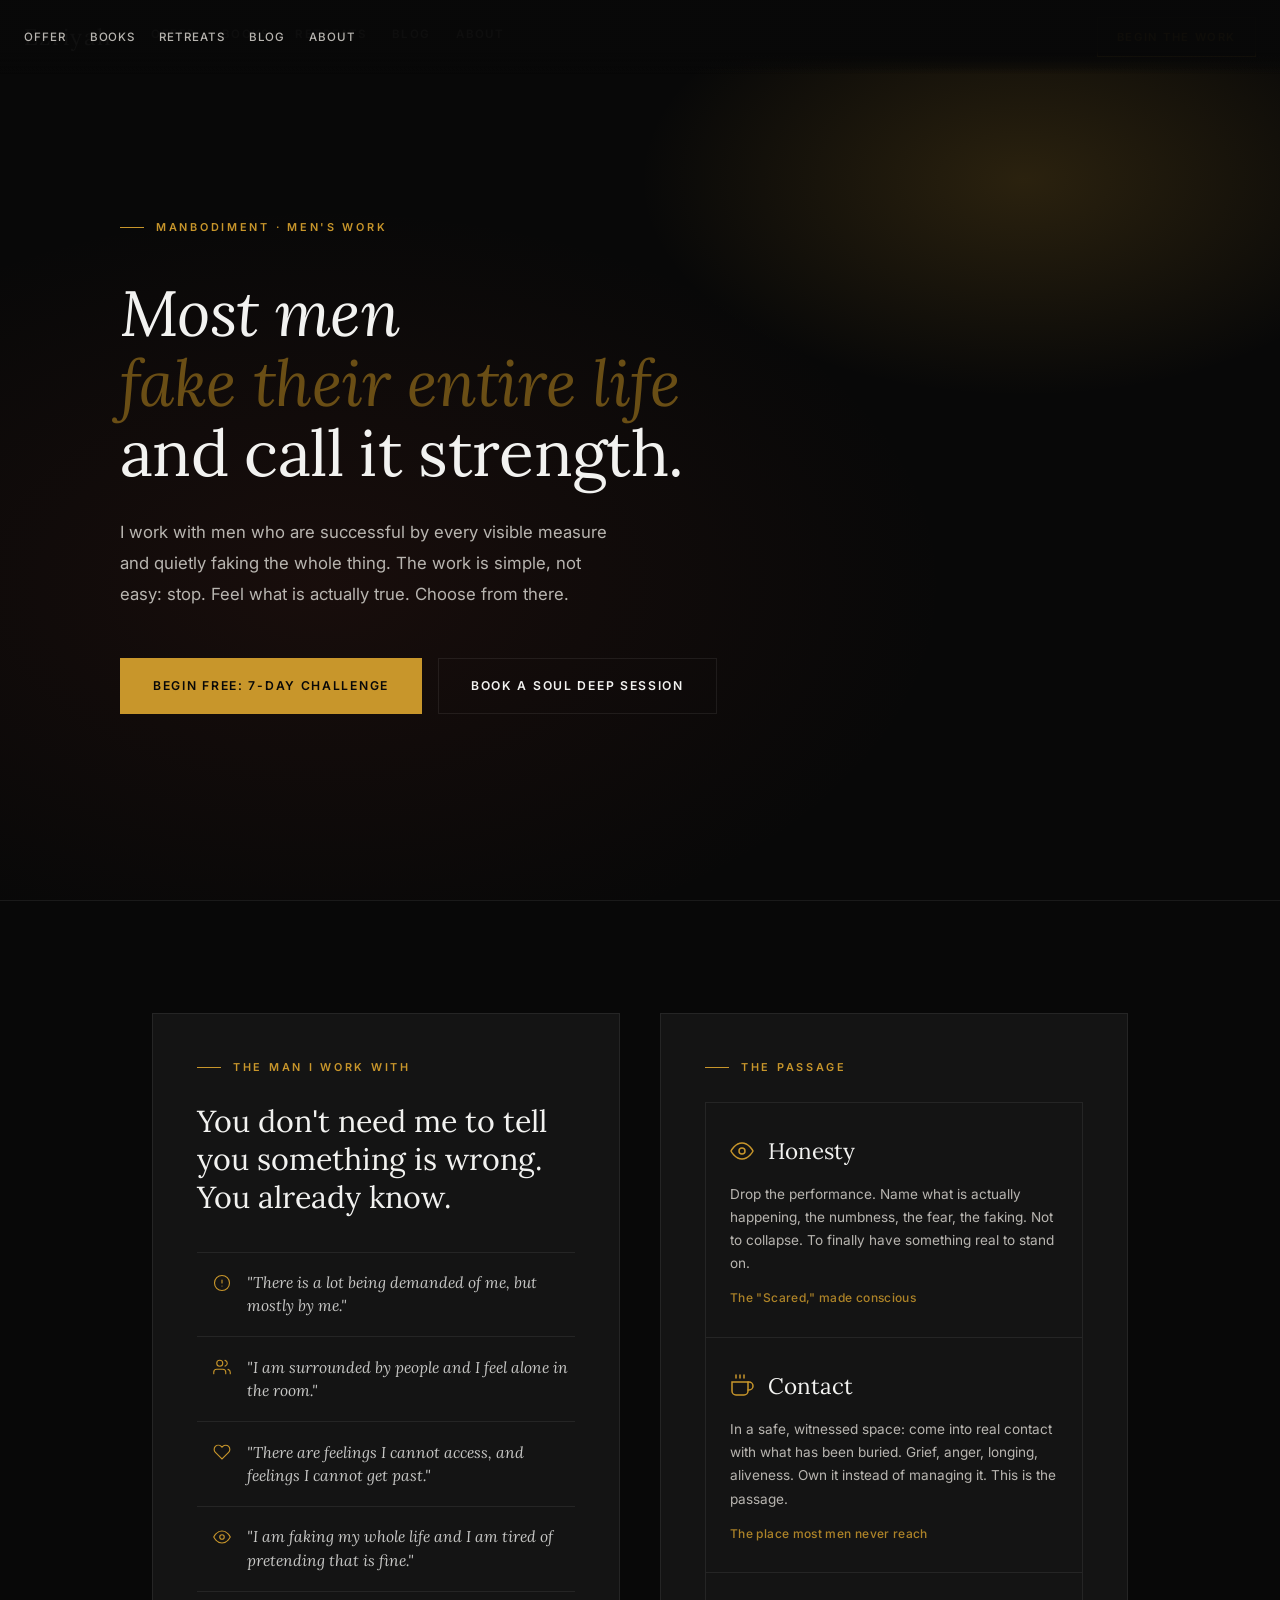
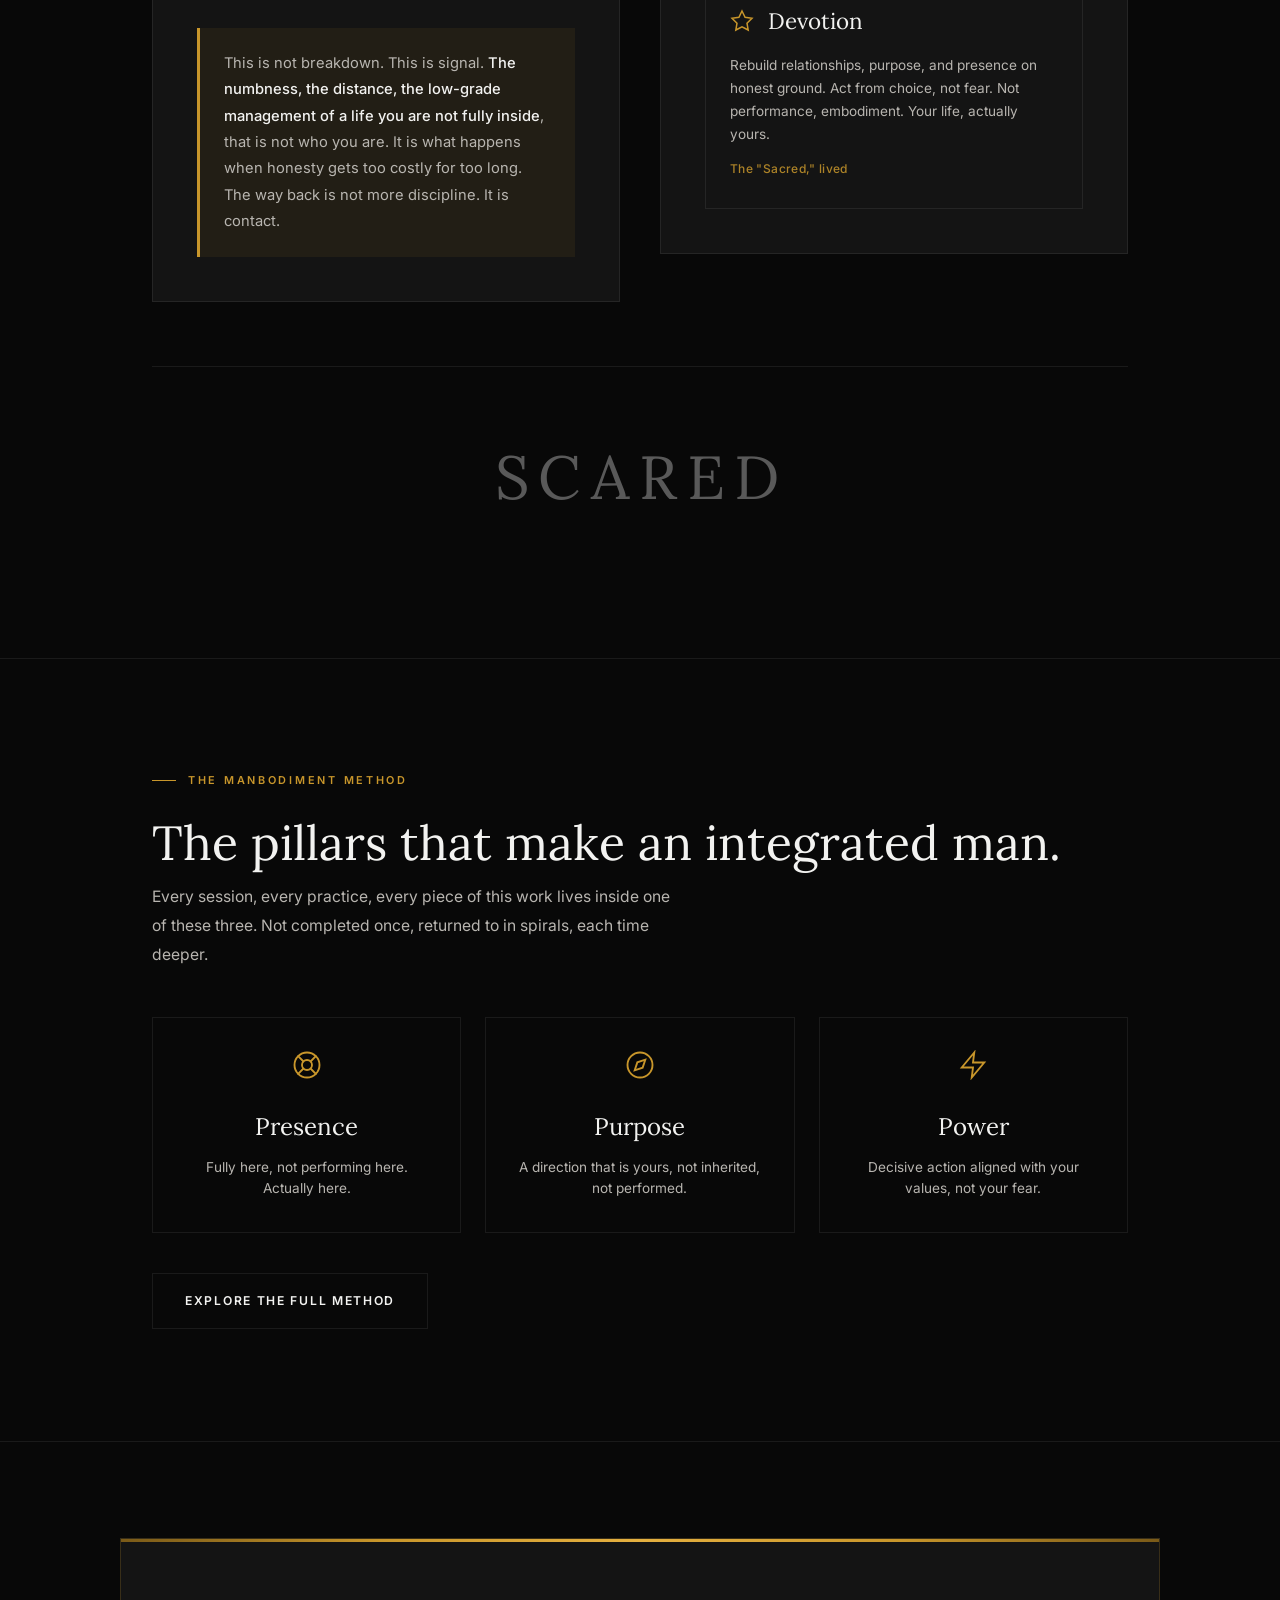
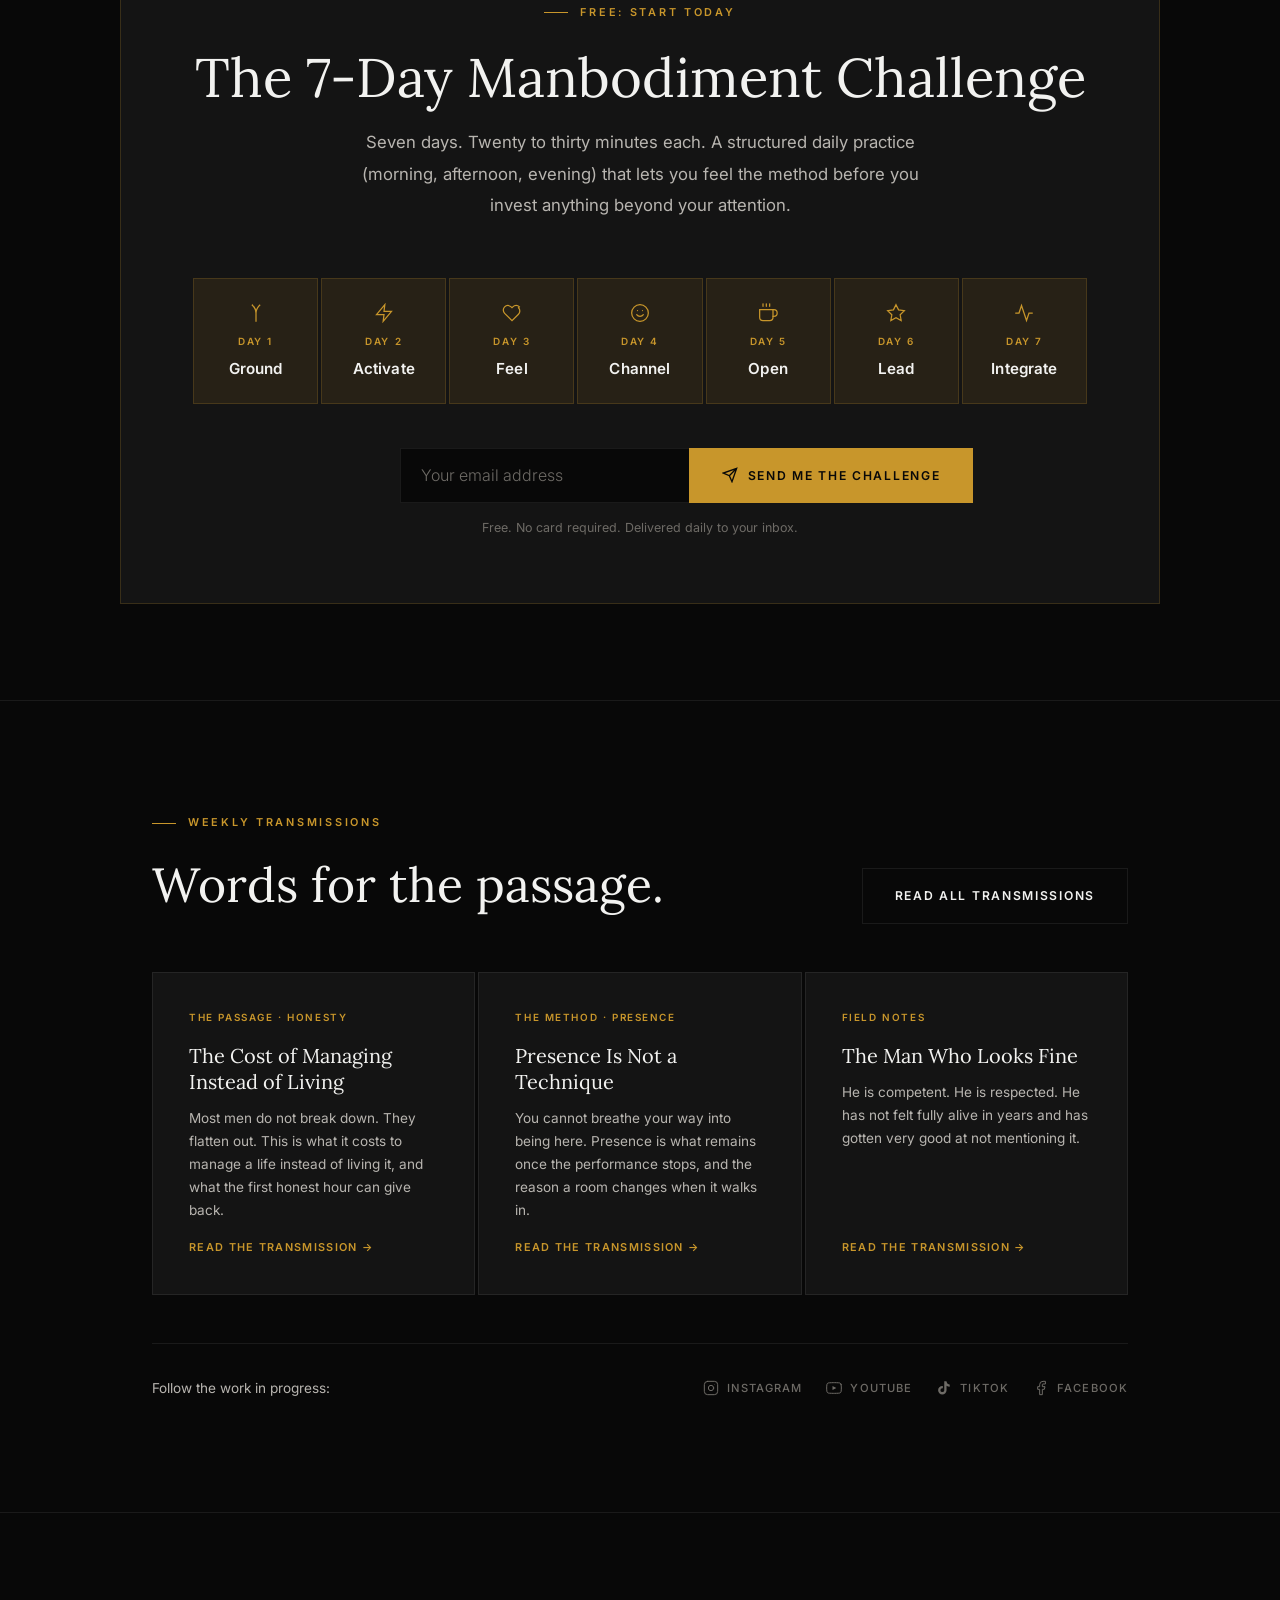
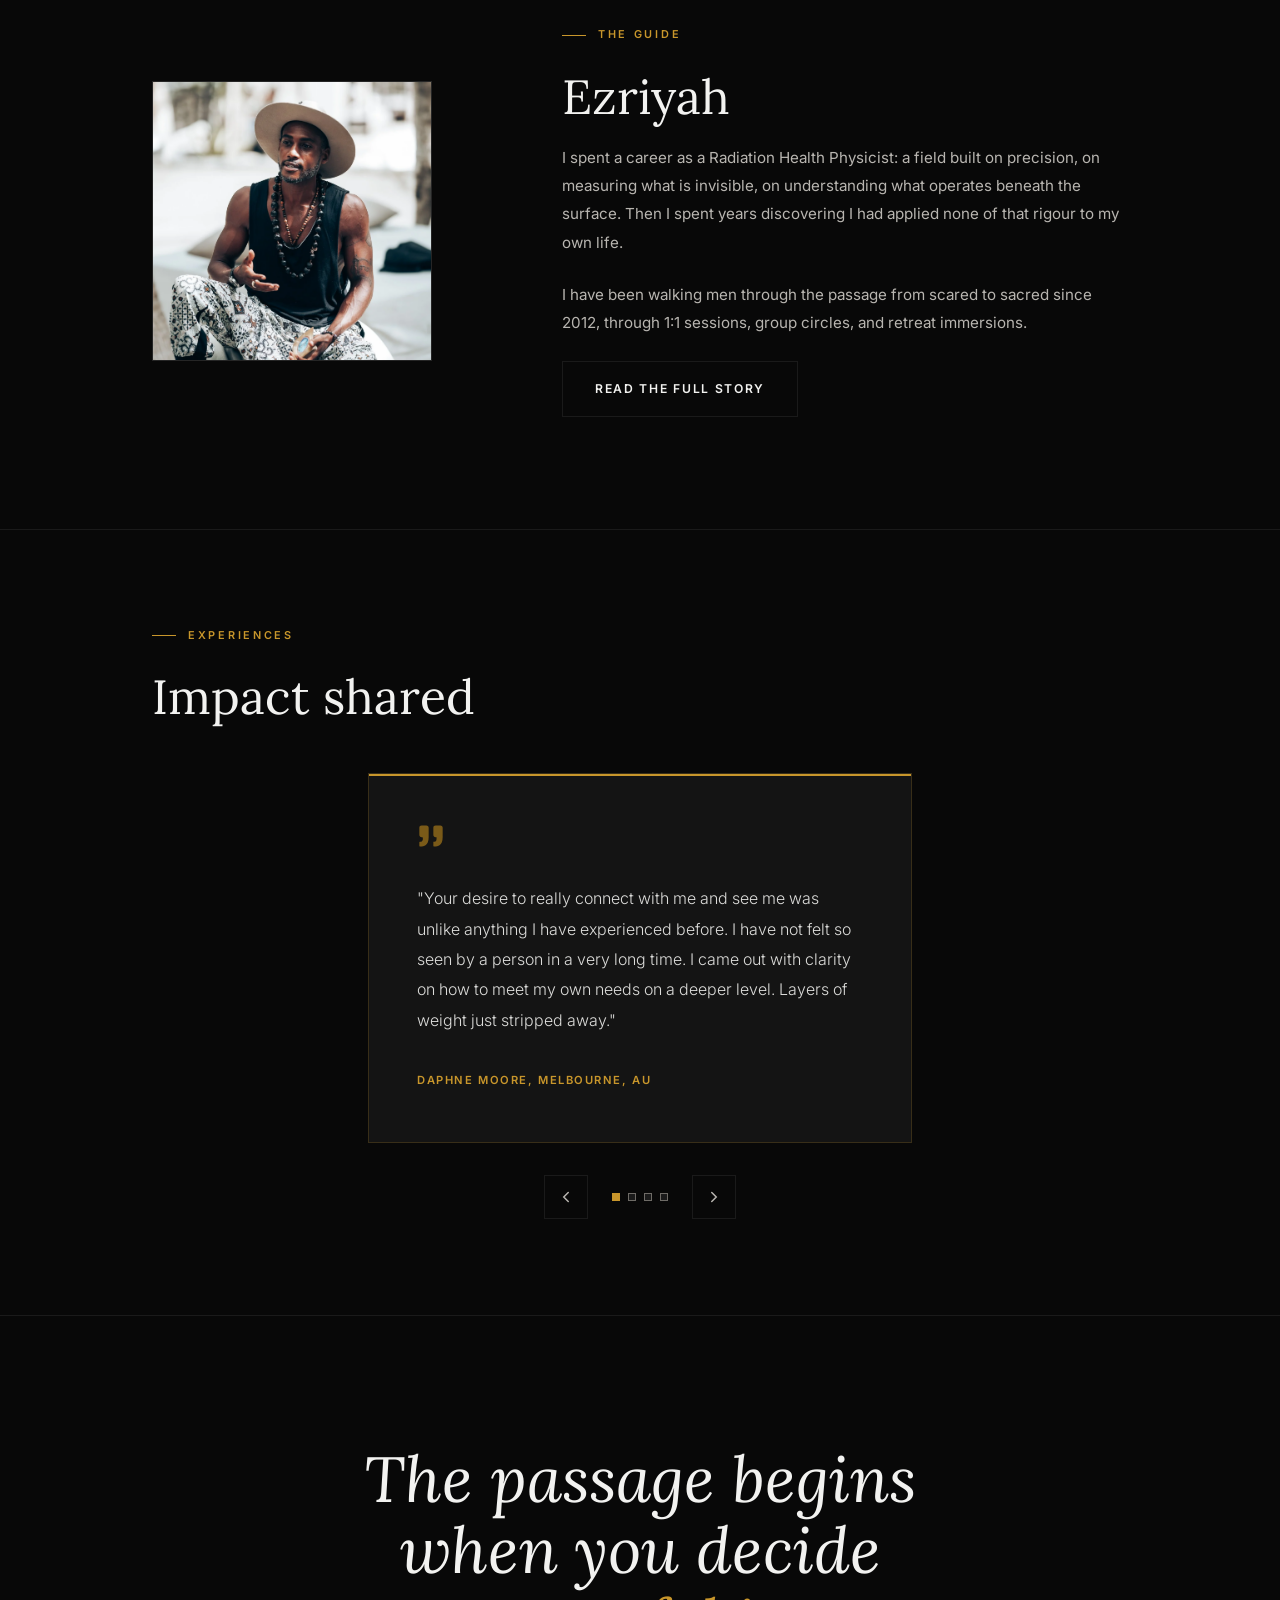
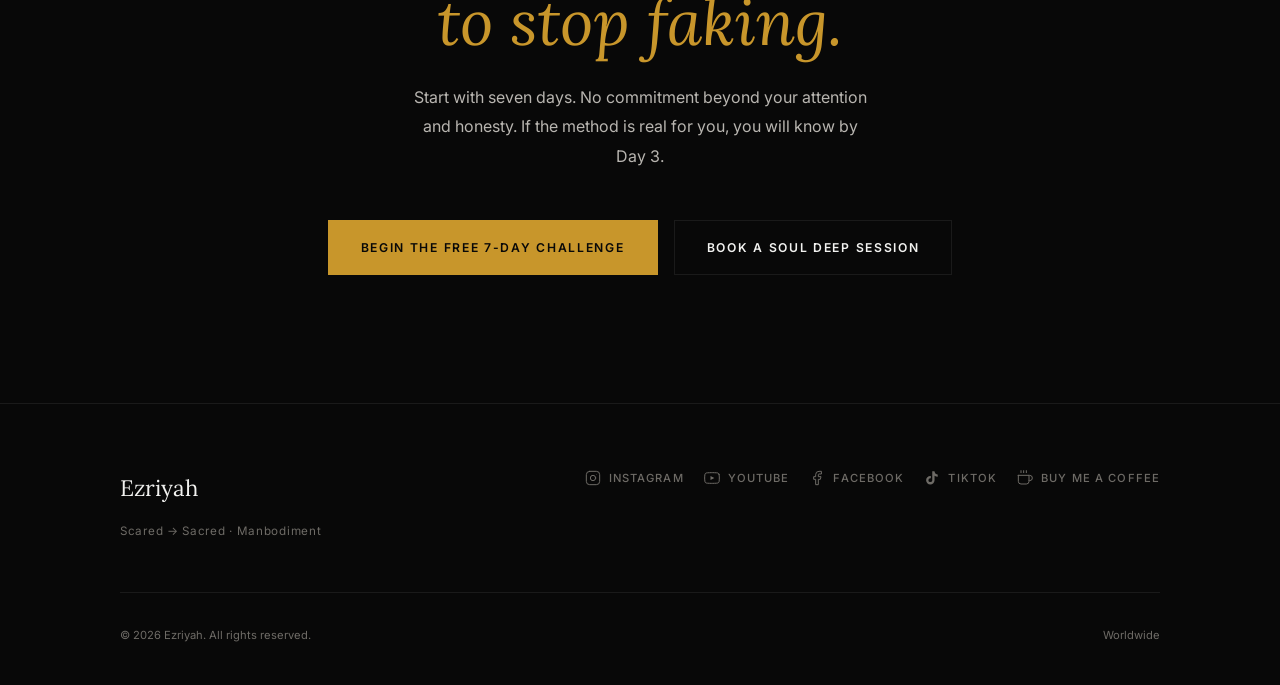
==== commit 5543ef85: "Add files via upload" ====
--- a/index.html
+++ b/index.html
@@ -8,7 +8,7 @@
 <link rel="preconnect" href="https://fonts.googleapis.com"/>
 <link rel="preconnect" href="https://fonts.gstatic.com" crossorigin/>
 <link href="https://fonts.googleapis.com/css2?family=Cormorant+Garamond:wght@400&family=Inter:wght@300;400;500;600&family=Lora:ital,wght@0,400;1,400&display=swap" rel="stylesheet"/>
-<link rel="stylesheet" href="styles.v5.css"/>
+<link rel="stylesheet" href="styles.css"/>
 </head>
 <body>
 
@@ -277,7 +277,7 @@
   <div class="wrap">
     <div class="at-grid rev">
       <div class="at-img">
-        <img src="../images/MAGIC-021.webp" alt="Ezriyah" loading="lazy"/>
+        <img src="images/MAGIC-021.webp" alt="Ezriyah" loading="lazy"/>
       </div>
       <div class="at-body">
         <span class="eyebrow">The Guide</span>
--- a/styles.css
+++ b/styles.css
@@ -0,0 +1,896 @@
+/* ═══════════════════════════════════════════════
+   EZRIYAH : SHARED DESIGN SYSTEM
+   Used across every page of the site.
+═══════════════════════════════════════════════ */
+
+/* ── TOKENS ──────────────────────────────────── */
+:root {
+  --bg:         #080808;
+  --bg2:        #0E0E0E;
+  --bg3:        #141414;
+  --bg4:        #1A1A1A;
+  --text:       #F2F2F0;
+  --text2:      #B8B5B0;
+  --dim:        #6E6B66;
+  --gold:       #C8962B;
+  --gold-lt:    #E5B040;
+  --gold-dk:    #7A5A18;
+  --gold-glow:  rgba(200,150,43,0.18);
+  --border:     rgba(200,150,43,0.2);
+  --border-dim: rgba(242,242,240,0.08);
+  --ff-d:       'Lora', Georgia, serif;
+  --ff-b:       'Inter', system-ui, sans-serif;
+  --mw:         1040px;
+  --mw-n:       700px;
+  --ease:       cubic-bezier(0.22,1,0.36,1);
+}
+
+/* ── RESET & BASE ────────────────────────────── */
+*,*::before,*::after{box-sizing:border-box;margin:0;padding:0;}
+html{scroll-behavior:smooth;}
+body{
+  background:var(--bg);
+  color:var(--text);
+  font-family:var(--ff-b);
+  font-size:17px;
+  font-weight:400;
+  line-height:1.8;
+  -webkit-font-smoothing:antialiased;
+  overflow-x:hidden;
+  width:100%;
+}
+a{color:inherit;text-decoration:none;}
+img{display:block;width:100%;height:100%;object-fit:cover;}
+ul{list-style:none;}
+
+/* ── LAYOUT ──────────────────────────────────── */
+.wrap  {max-width:var(--mw);  margin-inline:auto;padding-inline:2rem;}
+.wrap-n{max-width:var(--mw-n);margin-inline:auto;padding-inline:2rem;}
+
+.eyebrow{
+  font-family:var(--ff-b);
+  font-size:0.68rem;
+  font-weight:600;
+  letter-spacing:0.25em;
+  text-transform:uppercase;
+  color:var(--gold);
+  display:flex;
+  align-items:center;
+  gap:0.75rem;
+  margin-bottom:1.5rem;
+}
+.eyebrow::before{
+  content:'';
+  display:block;
+  width:1.5rem;
+  height:1px;
+  background:var(--gold);
+  flex-shrink:0;
+}
+.eyebrow.center{justify-content:center;}
+
+/* ── BUTTONS ─────────────────────────────────── */
+.btn{
+  display:inline-flex;
+  align-items:center;
+  gap:0.6rem;
+  font-family:var(--ff-b);
+  font-size:0.76rem;
+  font-weight:600;
+  letter-spacing:0.14em;
+  text-transform:uppercase;
+  padding:1rem 2rem;
+  transition:all 0.25s var(--ease);
+  cursor:pointer;
+  white-space:nowrap;
+}
+.btn svg{width:16px;height:16px;flex-shrink:0;}
+.btn-gold{
+  background:var(--gold);
+  color:#080808;
+  border:1px solid var(--gold);
+}
+.btn-gold:hover{background:var(--gold-lt);border-color:var(--gold-lt);}
+.btn-outline{
+  background:transparent;
+  color:var(--text);
+  border:1px solid var(--border-dim);
+}
+.btn-outline:hover{border-color:var(--gold);color:var(--gold);}
+
+/* ── NAV (multi-page, with mobile menu) ───────
+   Single flex row: logo and menu sit together on the LEFT (logo is
+   also the home link), the CTA is pushed to the right with an auto
+   margin, and the hamburger (mobile only) takes the far-right slot.
+   Left-aligning the menu is just a matter of ordering it right after
+   the logo in the same flex context — no absolute positioning. */
+nav{
+  position:fixed;top:0;left:0;right:0;z-index:200;
+  height:74px;
+  padding:0 1.5rem;
+  display:flex;
+  align-items:center;
+  gap:2.5rem;
+  background:linear-gradient(to bottom,rgba(8,8,8,0.97) 70%,transparent);
+}
+.nav-logo{
+  font-family:var(--ff-d);
+  font-size:1.4rem;font-weight:400;letter-spacing:0.06em;
+  white-space:nowrap;
+  flex-shrink:0;
+}
+.nav-menu{
+  display:flex;
+  align-items:center;
+  gap:1.6rem;
+}
+.nav-link{
+  font-size:0.72rem;font-weight:600;
+  letter-spacing:0.12em;text-transform:uppercase;
+  color:var(--text2);
+  position:relative;
+  padding-bottom:0.3rem;
+  white-space:nowrap;
+  transition:color 0.2s;
+}
+.nav-link::after{
+  content:'';position:absolute;left:0;right:0;bottom:0;height:1px;
+  background:var(--gold);
+  transform:scaleX(0);transform-origin:left;
+  transition:transform 0.25s var(--ease);
+}
+.nav-link:hover{color:var(--text);}
+.nav-link:hover::after{transform:scaleX(1);}
+.nav-link.active{color:var(--gold);}
+.nav-link.active::after{transform:scaleX(1);}
+.nav-cta{
+  font-size:0.7rem;font-weight:600;
+  letter-spacing:0.14em;text-transform:uppercase;
+  color:var(--gold);
+  border:1px solid var(--border);
+  padding:0.55rem 1.2rem;
+  white-space:nowrap;
+  transition:all 0.2s;
+  flex-shrink:0;
+  margin-left:auto;
+}
+.nav-cta:hover{background:var(--gold);color:#080808;}
+.nav-toggle{
+  display:none;
+  background:none;border:none;color:var(--text);
+  width:44px;height:44px;
+  margin:-10px -10px -10px auto;
+  align-items:center;justify-content:center;
+  cursor:pointer;flex-shrink:0;
+}
+.nav-toggle svg{width:24px;height:24px;}
+.nav-toggle .icon-close{display:none;}
+.nav-toggle.open .icon-menu{display:none;}
+.nav-toggle.open .icon-close{display:block;}
+
+.nav-mobile-panel{
+  display:none;
+  position:fixed;inset:0;z-index:190;
+  background:var(--bg);
+  padding:6rem 1.75rem 3rem;
+  flex-direction:column;
+  gap:0;
+  opacity:0;
+  visibility:hidden;
+  pointer-events:none;
+  overflow-y:auto;
+  -webkit-overflow-scrolling:touch;
+  transition:opacity 0.3s var(--ease), visibility 0.3s var(--ease);
+}
+.nav-mobile-panel.open{opacity:1;visibility:visible;pointer-events:auto;}
+.nav-mobile-panel .nav-link{
+  font-size:1.1rem;
+  color:var(--text);
+  padding:1.25rem 0;
+  border-bottom:1px solid var(--border-dim);
+}
+.nav-mobile-panel .nav-cta{
+  display:block;
+  margin-top:2rem;
+  text-align:center;
+  padding:1.1rem;
+}
+
+/* Switch to the hamburger well ahead of the point where the full
+   link row could ever crowd the logo (own breakpoint, independent
+   of the 900px content-reflow breakpoint below). */
+@media(max-width:1080px){
+  .nav-menu{display:none;}
+  nav>.nav-cta{display:none;}
+  .nav-toggle{display:flex;}
+  .nav-mobile-panel{display:flex;}
+}
+
+/* ── PAGE HERO (interior pages) ─────────────── */
+.page-hero{
+  padding:10rem 2rem 5rem;
+  position:relative;
+  overflow:hidden;
+}
+.page-hero::before{
+  content:'';
+  position:absolute; inset:0;
+  background:
+    radial-gradient(ellipse 70% 60% at 25% 0%, rgba(155,58,40,0.1) 0%, transparent 70%),
+    radial-gradient(ellipse 50% 40% at 80% 10%, var(--gold-glow) 0%, transparent 60%);
+  pointer-events:none;
+}
+.page-hero-inner{position:relative;z-index:1;max-width:var(--mw);margin-inline:auto;}
+.page-hero-hl{
+  font-family:var(--ff-d);
+  font-size:clamp(2.2rem,5vw,3.8rem);
+  font-weight:400;
+  font-style:italic;
+  line-height:1.15;
+  margin-bottom:1.25rem;
+  max-width:680px;
+}
+.page-hero-sub{
+  font-size:1.02rem;
+  color:var(--text2);
+  max-width:520px;
+  line-height:1.85;
+}
+
+/* ── SECTION HEAD ────────────────────────────── */
+.section-head{margin-bottom:3rem;}
+.section-hl{
+  font-family:var(--ff-d);
+  font-size:clamp(1.9rem,4vw,3rem);
+  font-weight:400;
+  line-height:1.15;
+  margin-bottom:0.75rem;
+}
+.section-sub{font-size:0.98rem;color:var(--text2);max-width:520px;line-height:1.85;}
+
+/* ── HERO (home page only) ──────────────────── */
+.hero{
+  min-height:100svh;
+  display:flex;
+  flex-direction:column;
+  justify-content:center;
+  padding:8rem 2rem 6rem;
+  position:relative;
+  overflow:hidden;
+}
+.hero::before{
+  content:'';
+  position:absolute; inset:0;
+  background:
+    radial-gradient(ellipse 70% 60% at 25% 65%, rgba(155,58,40,0.11) 0%, transparent 70%),
+    radial-gradient(ellipse 50% 40% at 80% 20%, var(--gold-glow) 0%, transparent 60%);
+  pointer-events:none;
+}
+.hero-inner{position:relative;z-index:1;max-width:var(--mw);margin-inline:auto;width:100%;}
+.hero .eyebrow{margin-bottom:2.5rem;}
+.hero-headline{
+  font-family:var(--ff-d);
+  font-size:clamp(2.2rem,5vw,4.2rem);
+  font-weight:400;
+  font-style:italic;
+  line-height:1.1;
+  letter-spacing:-0.01em;
+  margin-bottom:1.75rem;
+}
+/* the "faking" line is ghosted, the thing meant to dissolve - dark gold, not grey */
+.hero-headline .ghost{color:rgba(122,90,24,0.85);}
+.hero-headline .anchor{
+  display:block;
+  font-style:normal;
+  font-weight:400;
+  color:var(--text);
+}
+.hero-sub{
+  max-width:500px;
+  font-size:1.05rem;
+  color:var(--text2);
+  line-height:1.85;
+  margin-bottom:3rem;
+}
+.hero-actions{display:flex;flex-wrap:wrap;gap:1rem;}
+
+/* ── MAN I WORK WITH + THE PASSAGE (home) ───── */
+.man-passage{padding:7rem 0;background:var(--bg);border-top:1px solid var(--border-dim);position:relative;overflow:hidden;}
+.mp-grid{display:grid;grid-template-columns:1fr 1fr;gap:2.5rem;align-items:start;}
+.mp-col{
+  min-width:0;
+  background:var(--bg3);
+  border:1px solid var(--border-dim);
+  padding:2.75rem;
+}
+
+.recog-lead{
+  font-family:var(--ff-d);
+  font-size:clamp(1.4rem,2.6vw,1.9rem);
+  font-weight:400;
+  line-height:1.25;
+  margin-bottom:2.25rem;
+}
+.mirror-list{margin-bottom:2.25rem;}
+.mirror-item{
+  display:flex;align-items:flex-start;gap:1rem;
+  padding:1.15rem 0 1.15rem 1rem;
+  border-bottom:1px solid var(--border-dim);
+  position:relative;
+  transition:background 0.2s, padding-left 0.25s var(--ease);
+}
+.mirror-item:first-child{border-top:1px solid var(--border-dim);}
+.mirror-item::before{
+  content:'';
+  position:absolute;left:0;top:0;bottom:0;width:0;
+  background:var(--gold);
+  transition:width 0.3s var(--ease);
+}
+.mirror-item:hover::before{width:2px;}
+.mirror-item:hover{padding-left:1.4rem;}
+.mirror-item:hover .mirror-q{color:var(--text);}
+.mirror-icon{
+  color:var(--gold);flex-shrink:0;
+  width:18px;height:18px;
+  margin-top:0.15em;
+  transition:transform 0.3s;
+}
+.mirror-item:hover .mirror-icon{transform:scale(1.15);}
+.mirror-q{
+  font-size:0.98rem;
+  font-style:italic;
+  font-weight:400;
+  font-family:var(--ff-d);
+  color:rgba(242,242,240,0.8);
+  line-height:1.5;
+  transition:color 0.2s;
+}
+.recog-gold-box{
+  background:rgba(200,150,43,0.08);
+  border-left:3px solid var(--gold);
+  padding:1.35rem 1.5rem;
+  font-size:0.92rem;
+  line-height:1.8;
+  color:var(--text2);
+}
+.recog-gold-box strong{color:var(--text);font-weight:500;}
+
+/* -- sacred reveal, below both columns -- */
+.sas-stage-wrap{margin-top:4rem;padding-top:3.5rem;border-top:1px solid var(--border-dim);text-align:center;}
+.sas-stage{position:relative;display:inline-block;}
+#sas-word{
+  display:flex;
+  gap:0.06em;
+  font-family:var(--ff-d);
+  font-size:clamp(2.3rem,6vw,3.8rem);
+  font-weight:400;
+  letter-spacing:0.1em;
+  text-transform:uppercase;
+  min-height:1.1em;
+  color:rgba(242,242,240,0.35);
+}
+#sas-word.lit{color:var(--gold);}
+.sas-letter{
+  display:inline-block;
+  opacity:0;
+  transform:translateY(14px);
+  transition:opacity 0.7s var(--ease), transform 0.7s var(--ease), color 0.7s ease, text-shadow 0.7s ease;
+}
+.sas-letter.appear{opacity:1;transform:none;}
+.sas-letter.fade-out{opacity:0;transform:translateY(-10px);transition:opacity 0.5s ease, transform 0.5s ease;}
+#sas-word.lit .sas-letter{text-shadow:0 0 32px rgba(200,150,43,0.55);}
+.sas-under-line{
+  width:0;height:2px;
+  background:linear-gradient(to right,var(--gold),transparent);
+  transition:width 1s var(--ease);
+  margin-top:0.75rem;
+}
+.sas-under-line.expand{width:60%;}
+
+.movements{display:flex;flex-direction:column;border:1px solid var(--border-dim);}
+.movement{
+  padding:1.75rem 1.5rem;
+  border-bottom:1px solid var(--border-dim);
+  transition:background 0.3s;
+}
+.movement:last-child{border-bottom:none;}
+.movement:hover{background:rgba(200,150,43,0.04);}
+.mv-head{display:flex;align-items:center;gap:0.85rem;margin-bottom:0.75rem;}
+.mv-icon{color:var(--gold);width:24px;height:24px;flex-shrink:0;transition:transform 0.3s;}
+.movement:hover .mv-icon{transform:scale(1.1);}
+.mv-title{
+  font-family:var(--ff-d);
+  font-size:1.4rem;font-weight:400;
+  color:var(--text);
+}
+.mv-body{font-size:0.85rem;color:var(--text2);line-height:1.7;}
+.mv-note{
+  margin-top:0.75rem;
+  font-family:var(--ff-b);
+  font-weight:500;
+  font-size:0.75rem;
+  letter-spacing:0.03em;
+  color:rgba(200,150,43,0.85);
+}
+
+/* ── TRANSMISSIONS TEASER (home) ────────────── */
+.transmissions{padding:7rem 0;background:var(--bg);border-top:1px solid var(--border-dim);}
+.trans-head{
+  display:flex;justify-content:space-between;align-items:flex-end;
+  flex-wrap:wrap;gap:1.5rem;margin-bottom:3rem;
+}
+.trans-head .section-head{margin-bottom:0;}
+.trans-grid{display:grid;grid-template-columns:repeat(3,1fr);gap:3px;margin-bottom:3rem;}
+.trans-card{
+  background:var(--bg3);border:1px solid var(--border-dim);
+  padding:2.25rem;display:flex;flex-direction:column;
+  transition:border-color 0.3s, box-shadow 0.3s;
+}
+.trans-card:hover{border-color:var(--border);box-shadow:0 0 28px var(--gold-glow);}
+.trans-tag{
+  font-size:0.62rem;font-weight:600;letter-spacing:0.16em;text-transform:uppercase;
+  color:var(--gold);margin-bottom:1rem;
+}
+.trans-title{
+  font-family:var(--ff-d);font-size:1.25rem;font-weight:400;
+  color:var(--text);line-height:1.3;margin-bottom:0.75rem;
+}
+.trans-excerpt{font-size:0.85rem;color:var(--text2);line-height:1.7;flex:1;margin-bottom:1rem;}
+.trans-read{font-size:0.68rem;font-weight:600;letter-spacing:0.12em;text-transform:uppercase;color:var(--gold);}
+.social-row{
+  display:flex;flex-wrap:wrap;align-items:center;justify-content:space-between;
+  gap:1.5rem;
+  border-top:1px solid var(--border-dim);
+  padding-top:2rem;
+}
+.social-row-label{font-size:0.85rem;color:var(--text2);}
+.social-row-links{display:flex;flex-wrap:wrap;gap:1.5rem;}
+
+/* ── METHOD TEASER (home, condensed) ─────────── */
+.method-teaser{padding:7rem 0;background:var(--bg);border-top:1px solid var(--border-dim);}
+.mt-grid{display:grid;grid-template-columns:repeat(3,1fr);gap:1.5rem;margin-bottom:2.5rem;}
+.mt-card{
+  border:1px solid var(--border-dim);
+  padding:2rem;
+  text-align:center;
+  transition:border-color 0.3s;
+}
+.mt-card:hover{border-color:var(--border);}
+.mt-icon{color:var(--gold);width:30px;height:30px;margin:0 auto 1rem;}
+.mt-name{font-family:var(--ff-d);font-size:1.5rem;font-weight:400;color:var(--text);margin-bottom:0.5rem;}
+.mt-def{font-size:0.85rem;color:var(--text2);line-height:1.6;}
+
+/* ── METHOD : full 3P framework (offer page) ── */
+.method{padding:6rem 0;background:var(--bg);}
+.method-head{margin-bottom:3.5rem;}
+.method-hl{
+  font-family:var(--ff-d);
+  font-size:clamp(2rem,4vw,3.2rem);
+  font-weight:400;
+  line-height:1.15;
+  margin-bottom:0.75rem;
+}
+.method-sub{font-size:0.95rem;color:var(--text2);max-width:520px;line-height:1.85;}
+.pillars{display:grid;grid-template-columns:repeat(3,1fr);gap:3px;}
+.pillar{
+  background:var(--bg3);
+  border:1px solid var(--border-dim);
+  padding:2.25rem 1.75rem;
+  display:flex;
+  flex-direction:column;
+  position:relative;
+  overflow:hidden;
+  transition:border-color 0.3s, box-shadow 0.3s;
+}
+.pillar:hover{border-color:var(--gold);box-shadow:0 0 30px var(--gold-glow);}
+.pillar::after{
+  content:'';
+  position:absolute;top:0;left:0;right:0;height:2px;
+  background:var(--gold);
+  transform:scaleX(0);transform-origin:left;
+  transition:transform 0.4s var(--ease);
+}
+.pillar:hover::after{transform:scaleX(1);}
+.p-head{display:flex;align-items:center;gap:0.85rem;margin-bottom:1.25rem;}
+.p-icon{color:var(--gold);width:28px;height:28px;flex-shrink:0;}
+.p-name{font-family:var(--ff-d);font-size:1.7rem;font-weight:400;color:var(--text);}
+.p-def-box{
+  background:rgba(200,150,43,0.08);
+  padding:1.1rem 1.5rem;
+  text-align:center;
+  font-family:var(--ff-d);
+  font-style:italic;
+  font-weight:400;
+  font-size:1.05rem;
+  color:var(--text);
+  line-height:1.5;
+  margin-bottom:1.5rem;
+}
+.p-body{font-size:0.86rem;color:var(--text2);line-height:1.75;margin-bottom:1rem;}
+.p-tags{display:flex;flex-direction:column;align-items:flex-start;gap:0.5rem;margin-top:auto;padding-top:0.5rem;}
+.p-tag{
+  font-size:0.62rem;font-weight:600;
+  letter-spacing:0.1em;text-transform:uppercase;
+  padding:0.3rem 0.65rem;
+  border:1px solid var(--border);
+  color:var(--gold);
+  transition:background 0.2s,color 0.2s;
+}
+.p-tag:hover{background:var(--gold);color:#080808;}
+
+/* ── 7-DAY CHALLENGE ─────────────────────────── */
+.challenge{padding:6rem 2rem;background:var(--bg);border-top:1px solid var(--border-dim);}
+.challenge-card{
+  max-width:var(--mw);
+  margin-inline:auto;
+  border:1px solid var(--border);
+  background:var(--bg3);
+  position:relative;
+  overflow:hidden;
+}
+.challenge-card::before{
+  content:'';
+  position:absolute;top:0;left:0;right:0;height:3px;
+  background:linear-gradient(to right,var(--gold-dk),var(--gold),var(--gold-lt),var(--gold),var(--gold-dk));
+}
+.ch-inner{padding:4rem 4.5rem;}
+.ch-top{text-align:center;margin-bottom:3.5rem;}
+.ch-hl{
+  font-family:var(--ff-d);
+  font-size:clamp(2.2rem,4.6vw,3.4rem);
+  font-weight:400;
+  line-height:1.15;
+  margin-bottom:1.1rem;
+}
+.ch-sub{
+  font-size:1.05rem;color:var(--text2);
+  line-height:1.9;max-width:560px;
+  margin-inline:auto;
+}
+.days-grid{
+  display:grid;
+  grid-template-columns:repeat(7,1fr);
+  gap:3px;
+  margin-bottom:2.75rem;
+}
+.day-cell{
+  background:var(--bg4);
+  padding:1.5rem 0.6rem;
+  display:flex;flex-direction:column;align-items:center;gap:0.6rem;
+  border:1px solid transparent;
+  transition:border-color 0.3s,background 0.3s;
+  opacity:0;transform:translateY(12px);
+}
+.day-cell.revealed{opacity:1;transform:none;}
+.day-cell.active{background:rgba(200,150,43,0.1);border-color:var(--border);}
+.day-icon{color:var(--dim);width:20px;height:20px;transition:color 0.3s;}
+.day-cell.active .day-icon{color:var(--gold);}
+.day-n{font-size:0.62rem;font-weight:600;letter-spacing:0.16em;text-transform:uppercase;color:var(--dim);}
+.day-cell.active .day-n{color:var(--gold);}
+.day-w{font-family:var(--ff-b);font-weight:600;font-style:normal;font-size:0.95rem;letter-spacing:0.01em;color:var(--text);text-align:center;line-height:1.2;}
+.ch-form-area{text-align:center;}
+.ch-form{display:flex;max-width:480px;margin-inline:auto;margin-bottom:0.85rem;}
+.ch-form input[type=email]{
+  flex:1;background:var(--bg);
+  border:1px solid var(--border-dim);border-right:none;
+  color:var(--text);font-family:var(--ff-b);
+  font-size:1rem;font-weight:300;
+  padding:1.05rem 1.25rem;outline:none;
+  transition:border-color 0.2s;
+}
+.ch-form input:focus{border-color:var(--gold);}
+.ch-form input::placeholder{color:var(--dim);}
+.ch-note{font-size:0.78rem;color:var(--dim);}
+
+/* ── ABOUT (teaser + full page) ─────────────── */
+.about{padding:6rem 0;background:var(--bg);border-top:1px solid var(--border-dim);}
+.about-grid{display:grid;grid-template-columns:1.4fr 1fr;gap:5rem;align-items:start;}
+.about-name{font-family:var(--ff-d);font-size:clamp(2.5rem,5vw,4rem);font-weight:400;line-height:1.05;margin-bottom:1.75rem;}
+.about-role{font-size:0.68rem;font-weight:600;letter-spacing:0.22em;text-transform:uppercase;color:var(--gold);margin-bottom:2.5rem;}
+.about-body{font-size:0.95rem;color:var(--text2);line-height:1.9;}
+.about-body p+p{margin-top:1.25rem;}
+.about-body strong{color:var(--text);font-weight:500;}
+.about-img-box{
+  position:sticky;top:8rem;
+  aspect-ratio:3/4;
+  background:var(--bg3);
+  border:1px solid var(--border-dim);
+  overflow:hidden;
+  transition:border-color 0.3s,box-shadow 0.3s;
+}
+.about-img-box:hover{border-color:var(--border);box-shadow:0 0 40px var(--gold-glow);}
+.about-img-box::after{
+  content:'';position:absolute;inset:0;
+  background:linear-gradient(to bottom,transparent 60%,rgba(8,8,8,0.4));
+  pointer-events:none;
+}
+.about-teaser{padding:7rem 0;background:var(--bg);border-top:1px solid var(--border-dim);}
+.at-grid{display:grid;grid-template-columns:1fr 1.6fr;gap:3.5rem;align-items:center;}
+.at-img{aspect-ratio:1/1;background:var(--bg3);border:1px solid var(--border-dim);overflow:hidden;max-width:280px;}
+.at-body p{font-size:0.95rem;color:var(--text2);line-height:1.85;margin-bottom:1.5rem;}
+
+/* timeline / credentials list, used on about.html */
+.cred-list{display:flex;flex-direction:column;border:1px solid var(--border-dim);margin-top:2.5rem;}
+.cred-item{
+  display:flex;gap:1.5rem;padding:1.5rem;
+  border-bottom:1px solid var(--border-dim);
+}
+.cred-item:last-child{border-bottom:none;}
+.cred-year{
+  font-family:var(--ff-d);font-size:1.1rem;font-style:italic;color:var(--gold);
+  flex-shrink:0;width:80px;
+}
+.cred-desc{font-size:0.9rem;color:var(--text2);line-height:1.7;}
+
+/* ── MORE FROM EZRIYAH dropdown (used on home) ─ */
+.more-section{padding:0 0 6rem;background:var(--bg);}
+.more-dropdown{border:1px solid var(--border-dim);background:var(--bg2);}
+.more-summary{
+  list-style:none;cursor:pointer;
+  padding:1.5rem 2rem;
+  display:flex;align-items:center;justify-content:space-between;gap:1rem;
+  font-family:var(--ff-d);font-size:1.2rem;font-weight:400;font-style:italic;color:var(--text);
+}
+.more-title:hover{color:var(--gold);}
+.more-summary::-webkit-details-marker{display:none;}
+.more-chevron{width:18px;height:18px;color:var(--gold);flex-shrink:0;transition:transform 0.3s var(--ease);}
+.more-dropdown[open] .more-chevron{transform:rotate(180deg);}
+.more-content{
+  padding:2rem 2rem 2.25rem;
+  border-top:1px solid var(--border-dim);
+  display:grid;grid-template-columns:1.3fr 1fr;gap:3rem;
+}
+.more-label{display:block;font-size:0.64rem;font-weight:600;letter-spacing:0.18em;text-transform:uppercase;color:var(--gold);margin-bottom:1.1rem;}
+.more-list{display:flex;flex-direction:column;gap:1.1rem;margin-bottom:1.5rem;}
+.more-title{display:block;font-family:var(--ff-d);font-size:1.05rem;font-style:italic;color:var(--text);margin-bottom:0.2rem;}
+.more-desc{font-size:0.84rem;color:var(--text2);line-height:1.65;}
+.more-link-btn{font-size:0.68rem;padding:0.8rem 1.3rem;}
+
+/* ── BOOKS PAGE ──────────────────────────────── */
+.books-section{padding:6rem 0;background:var(--bg);}
+.books-grid{display:grid;grid-template-columns:repeat(2,1fr);gap:3px;margin-bottom:4rem;}
+.book-card{
+  background:var(--bg3);border:1px solid var(--border-dim);
+  padding:2.75rem;display:flex;flex-direction:column;
+  transition:border-color 0.3s, box-shadow 0.3s;
+}
+.book-card:hover{border-color:var(--border);box-shadow:0 0 28px var(--gold-glow);}
+.book-title{font-family:var(--ff-d);font-size:1.5rem;font-style:italic;font-weight:400;color:var(--text);margin-bottom:1rem;line-height:1.3;}
+.book-desc{font-size:0.9rem;color:var(--text2);line-height:1.8;margin-bottom:1.75rem;flex:1;}
+.coffee-band{
+  max-width:var(--mw);margin-inline:auto;
+  border:1px solid var(--border);
+  background:var(--bg3);
+  padding:3.5rem;
+  text-align:center;
+  position:relative;overflow:hidden;
+}
+.coffee-band::before{
+  content:'';position:absolute;top:0;left:0;right:0;height:3px;
+  background:linear-gradient(to right,var(--gold-dk),var(--gold),var(--gold-lt),var(--gold),var(--gold-dk));
+}
+.coffee-hl{font-family:var(--ff-d);font-size:clamp(1.6rem,3vw,2.2rem);font-weight:400;font-style:italic;margin-bottom:1rem;}
+.coffee-body{font-size:0.95rem;color:var(--text2);max-width:480px;margin-inline:auto;margin-bottom:2rem;line-height:1.85;}
+
+/* ── RETREATS PAGE ───────────────────────────── */
+.retreats-section{padding:6rem 0;background:var(--bg);}
+.retreat-list{display:flex;flex-direction:column;gap:3px;}
+.retreat-card{
+  background:var(--bg3);border:1px solid var(--border-dim);
+  padding:2.75rem;
+  display:grid;grid-template-columns:200px 1fr;gap:2.5rem;align-items:start;
+  transition:border-color 0.3s, box-shadow 0.3s;
+}
+.retreat-card:hover{border-color:var(--border);box-shadow:0 0 28px var(--gold-glow);}
+.retreat-meta{display:flex;flex-direction:column;gap:0.5rem;}
+.retreat-format{
+  font-size:0.65rem;font-weight:600;letter-spacing:0.14em;text-transform:uppercase;
+  color:var(--gold);
+}
+.retreat-status{font-size:0.78rem;color:var(--text2);}
+.retreat-title{font-family:var(--ff-d);font-size:1.6rem;font-weight:400;color:var(--text);margin-bottom:0.75rem;line-height:1.25;}
+.retreat-desc{font-size:0.9rem;color:var(--text2);line-height:1.8;margin-bottom:1.25rem;}
+
+/* ── BLOG / TRANSMISSIONS PAGE ──────────────── */
+.blog-section{padding:6rem 0;background:var(--bg);}
+.blog-intro{max-width:600px;margin-bottom:3.5rem;font-size:0.98rem;color:var(--text2);line-height:1.9;}
+.blog-grid{display:grid;grid-template-columns:repeat(2,1fr);gap:3px;}
+.blog-card{
+  background:var(--bg3);border:1px solid var(--border-dim);
+  padding:2.5rem;display:flex;flex-direction:column;
+  transition:border-color 0.3s, box-shadow 0.3s;
+}
+.blog-card:hover{border-color:var(--border);box-shadow:0 0 28px var(--gold-glow);}
+.blog-date{font-size:0.68rem;font-weight:600;letter-spacing:0.12em;text-transform:uppercase;color:var(--dim);margin-bottom:1rem;}
+.blog-title{font-family:var(--ff-d);font-size:1.35rem;font-weight:400;color:var(--text);margin-bottom:0.85rem;line-height:1.3;}
+.blog-excerpt{font-size:0.88rem;color:var(--text2);line-height:1.8;flex:1;margin-bottom:1.25rem;}
+.blog-read{font-size:0.68rem;font-weight:600;letter-spacing:0.12em;text-transform:uppercase;color:var(--gold);}
+.placeholder-note{
+  max-width:var(--mw);margin:3.5rem auto 0;padding:1.5rem 2rem;
+  border:1px dashed var(--border);
+  font-size:0.85rem;color:var(--text2);line-height:1.7;
+}
+.placeholder-note strong{color:var(--gold);}
+
+/* ── OFFER / CONNECT HUB ─────────────────────── */
+.connect{padding:7rem 0;background:var(--bg);border-top:1px solid var(--border-dim);}
+.connect-head{margin-bottom:3.5rem;}
+.connect-hl{font-family:var(--ff-d);font-size:clamp(2rem,4.5vw,3.5rem);font-weight:400;line-height:1.12;margin-bottom:0.75rem;}
+.connect-sub{font-size:1rem;color:var(--text2);max-width:500px;line-height:1.85;}
+.connect-grid{display:grid;grid-template-columns:1fr 1fr 1.4fr;gap:3px;}
+.c-card{
+  background:var(--bg3);border:1px solid var(--border-dim);
+  padding:2.5rem;display:flex;flex-direction:column;
+  transition:border-color 0.3s,box-shadow 0.3s;
+  position:relative;overflow:hidden;
+}
+.c-card::after{
+  content:'';position:absolute;bottom:0;left:0;right:0;height:2px;
+  background:var(--gold);transform:scaleX(0);transform-origin:left;
+  transition:transform 0.4s var(--ease);
+}
+.c-card:hover{border-color:var(--border);box-shadow:0 0 28px var(--gold-glow);}
+.c-card:hover::after{transform:scaleX(1);}
+.c-card.featured{border-color:var(--gold);}
+.c-card.featured::after{transform:scaleX(1);}
+.c-tag{margin-bottom:1.25rem;}
+.c-icon{color:var(--gold);width:28px;height:28px;margin-bottom:1.25rem;}
+.c-title{font-family:var(--ff-d);font-size:1.6rem;font-weight:400;line-height:1.2;margin-bottom:0.75rem;}
+.c-desc{font-size:0.88rem;color:var(--text2);line-height:1.78;margin-bottom:1.5rem;flex:1;}
+.c-list{display:flex;flex-direction:column;gap:0.5rem;margin-bottom:1.75rem;flex:1;}
+.c-list li{font-size:0.87rem;color:rgba(242,242,240,0.7);display:flex;gap:0.75rem;align-items:flex-start;line-height:1.6;}
+.c-list li svg{color:var(--gold);width:14px;height:14px;flex-shrink:0;margin-top:0.25em;}
+.c-note{font-size:0.72rem;color:var(--dim);margin-top:0.75rem;}
+.c-form{display:flex;flex-direction:column;gap:0.6rem;margin-bottom:0.75rem;}
+.c-form input[type=email]{
+  flex:1;background:var(--bg);border:1px solid var(--border-dim);
+  color:var(--text);font-family:var(--ff-b);font-size:0.88rem;
+  padding:0.85rem 1rem;outline:none;width:100%;
+}
+.c-form input:focus{border-color:var(--gold);}
+.c-form input::placeholder{color:var(--dim);}
+.c-form .btn{width:100%;justify-content:center;}
+
+/* ── TESTIMONIALS ────────────────────────────── */
+.testimonials{padding:6rem 0;background:var(--bg);border-top:1px solid var(--border-dim);}
+.test-head{margin-bottom:3rem;}
+.test-hl{font-family:var(--ff-d);font-size:clamp(1.8rem,4vw,3rem);font-weight:400;line-height:1.15;}
+.slider-wrap{position:relative;overflow:hidden;}
+.slider-track{display:grid;grid-template-columns:repeat(4,100%);transition:transform 0.55s var(--ease);}
+.test-card{
+  background:var(--bg3);border:1px solid var(--border-dim);
+  padding:3rem;position:relative;
+  transition:border-color 0.3s;
+  max-width:34rem;margin-inline:auto;
+}
+.test-card::before{content:'';position:absolute;top:0;left:0;right:0;height:2px;background:transparent;transition:background 0.3s;}
+.test-card.current{border-color:var(--border);}
+.test-card.current::before{background:var(--gold);}
+.test-quote-icon{color:var(--gold-dk);width:28px;height:28px;margin-bottom:1.5rem;}
+.test-q{
+  font-family:var(--ff-b);
+  font-size:1rem;font-style:normal;font-weight:300;
+  line-height:1.9;color:rgba(242,242,240,0.9);
+  margin-bottom:1.75rem;
+}
+.test-author{font-size:0.7rem;font-weight:600;letter-spacing:0.14em;text-transform:uppercase;color:var(--gold);}
+.slider-controls{display:flex;align-items:center;justify-content:center;gap:1.5rem;margin-top:2rem;}
+.slider-btn{
+  background:transparent;border:1px solid var(--border-dim);color:var(--text2);
+  width:44px;height:44px;display:flex;align-items:center;justify-content:center;
+  cursor:pointer;transition:all 0.2s;flex-shrink:0;
+}
+.slider-btn:hover{border-color:var(--gold);color:var(--gold);}
+.slider-btn svg{width:18px;height:18px;}
+.slider-dots{display:flex;gap:0.5rem;}
+.dot{
+  position:relative;
+  width:8px;height:8px;background:var(--bg4);border:1px solid var(--dim);
+  cursor:pointer;transition:all 0.2s;
+}
+.dot.active{background:var(--gold);border-color:var(--gold);}
+/* invisible 32px hit area centered on the small visible dot, for touch */
+.dot::before{
+  content:'';position:absolute;
+  top:50%;left:50%;transform:translate(-50%,-50%);
+  width:32px;height:32px;
+}
+
+/* ── FINAL CTA ───────────────────────────────── */
+.final-section{padding:8rem 2rem;text-align:center;background:var(--bg);border-top:1px solid var(--border-dim);}
+.final-hl{
+  font-family:var(--ff-d);
+  font-size:clamp(2.2rem,5vw,4.2rem);
+  font-style:italic;font-weight:400;
+  line-height:1.12;margin-bottom:1.5rem;
+}
+.final-body{color:var(--text2);font-size:1rem;max-width:460px;margin-inline:auto;margin-bottom:3rem;line-height:1.85;}
+.final-pair{display:flex;gap:1rem;justify-content:center;flex-wrap:wrap;}
+
+/* ── FAQ ─────────────────────────────────────── */
+.faq{padding:7rem 0;background:var(--bg);border-top:1px solid var(--border-dim);}
+.faq-head{margin-bottom:3rem;}
+.faq-hl{font-family:'Cormorant Garamond', Georgia, serif;font-size:clamp(1.8rem,4vw,3rem);font-weight:400;line-height:1.15;}
+.faq-list{max-width:760px;}
+.faq-item{border-bottom:1px solid var(--border-dim);padding:1.5rem 0;}
+.faq-item:first-child{border-top:1px solid var(--border-dim);}
+.faq-q{
+  list-style:none;cursor:pointer;
+  display:flex;align-items:center;justify-content:space-between;gap:1.5rem;
+  font-family:var(--ff-b);font-size:1.05rem;font-weight:500;font-style:normal;letter-spacing:0.01em;color:var(--text);
+}
+.faq-q::-webkit-details-marker{display:none;}
+.faq-chevron{width:18px;height:18px;color:var(--gold);flex-shrink:0;transition:transform 0.3s var(--ease);}
+.faq-item[open] .faq-chevron{transform:rotate(180deg);}
+.faq-a{margin-top:1rem;font-size:0.92rem;color:var(--text2);line-height:1.85;max-width:640px;}
+
+/* ── FOOTER ──────────────────────────────────── */
+footer{padding:4rem 2rem 2.5rem;border-top:1px solid var(--border-dim);background:var(--bg);}
+.foot-top{max-width:var(--mw);margin-inline:auto;display:flex;justify-content:space-between;align-items:flex-start;flex-wrap:wrap;gap:2.5rem;margin-bottom:3rem;}
+.foot-logo{font-family:var(--ff-d);font-size:1.4rem;font-weight:400;display:block;margin-bottom:0.3rem;}
+.foot-tag{font-size:0.73rem;color:var(--dim);letter-spacing:0.06em;}
+.foot-nav{display:flex;flex-wrap:wrap;gap:1.5rem;}
+.foot-nav a{font-size:0.72rem;font-weight:500;letter-spacing:0.08em;text-transform:uppercase;color:var(--text2);transition:color 0.2s;}
+.foot-nav a:hover{color:var(--gold);}
+.socials{display:flex;flex-wrap:wrap;gap:1.25rem;align-items:center;}
+.soc{display:flex;align-items:center;gap:0.5rem;font-size:0.7rem;font-weight:500;letter-spacing:0.1em;text-transform:uppercase;color:var(--dim);transition:color 0.2s;}
+.soc:hover{color:var(--gold);}
+.soc svg{width:16px;height:16px;flex-shrink:0;}
+.foot-bot{max-width:var(--mw);margin-inline:auto;padding-top:2rem;border-top:1px solid var(--border-dim);display:flex;justify-content:space-between;font-size:0.7rem;color:var(--dim);flex-wrap:wrap;gap:1rem;}
+
+/* ── SCROLL REVEAL ───────────────────────────── */
+.rev{opacity:0;transform:translateY(22px);transition:opacity 0.65s var(--ease),transform 0.65s var(--ease);}
+.rev.in{opacity:1;transform:none;}
+.rev-delay-1{transition-delay:0.1s;}
+.rev-delay-2{transition-delay:0.2s;}
+.rev-delay-3{transition-delay:0.3s;}
+
+/* ── RESPONSIVE ──────────────────────────────── */
+@media(max-width:900px){
+  .mp-grid{grid-template-columns:1fr;gap:3rem;}
+  .pillars{grid-template-columns:1fr;}
+  .about-grid{grid-template-columns:1fr;gap:2.5rem;}
+  .about-img-box{position:static;aspect-ratio:4/3;}
+  .at-grid{grid-template-columns:1fr;text-align:center;}
+  .at-img{margin-inline:auto;}
+  .connect-grid{grid-template-columns:1fr;}
+  .days-grid{grid-template-columns:repeat(4,1fr);}
+  .ch-inner{padding:3rem 1.75rem;}
+  .more-content{grid-template-columns:1fr;}
+  .trans-grid{grid-template-columns:1fr;}
+  .mt-grid{grid-template-columns:1fr;}
+  .books-grid{grid-template-columns:1fr;}
+  .blog-grid{grid-template-columns:1fr;}
+  .retreat-card{grid-template-columns:1fr;gap:1rem;}
+
+  /* shorten the large vertical rhythm built for desktop scrolling */
+  .man-passage,.method,.method-teaser,.transmissions,.about,.about-teaser,
+  .connect,.testimonials,.faq,.books-section,.retreats-section,.blog-section{
+    padding-top:4rem;padding-bottom:4rem;
+  }
+  .challenge{padding:4rem 1.25rem;}
+  .final-section{padding:5rem 1.5rem;}
+  .page-hero{padding:7.5rem 1.5rem 3.5rem;}
+  .hero{padding:7rem 1.5rem 4rem;}
+  .mp-col{padding:1.75rem;}
+  .pillar{padding:1.75rem 1.5rem;}
+  .test-card{padding:2rem 1.5rem;max-width:100%;}
+  .coffee-band{padding:2.5rem 1.75rem;}
+  .connect-head,.method-head,.faq-head,.section-head,.trans-head{margin-bottom:2.25rem;}
+}
+@media(max-width:600px){
+  .wrap,.wrap-n{padding-inline:1.25rem;}
+  .ch-form,.c-form{flex-direction:column;}
+  .ch-form input[type=email]{border-right:1px solid var(--border-dim);border-bottom:none;}
+  .hero-headline{font-size:2.1rem;}
+  #sas-word{font-size:clamp(2rem,14vw,2.8rem);}
+  .ch-form{flex-direction:column;}
+  .days-grid{grid-template-columns:repeat(3,1fr);}
+  .day-cell{padding:1.1rem 0.4rem;}
+  .day-w{font-size:0.82rem;}
+  .retreat-card{padding:1.75rem;}
+  .book-card,.blog-card,.trans-card{padding:1.75rem;}
+  .final-hl{font-size:clamp(1.8rem,8vw,2.6rem);}
+  .connect-hl,.method-hl,.ch-hl{font-size:clamp(1.7rem,7vw,2.4rem);}
+  .slider-controls{gap:1rem;}
+}
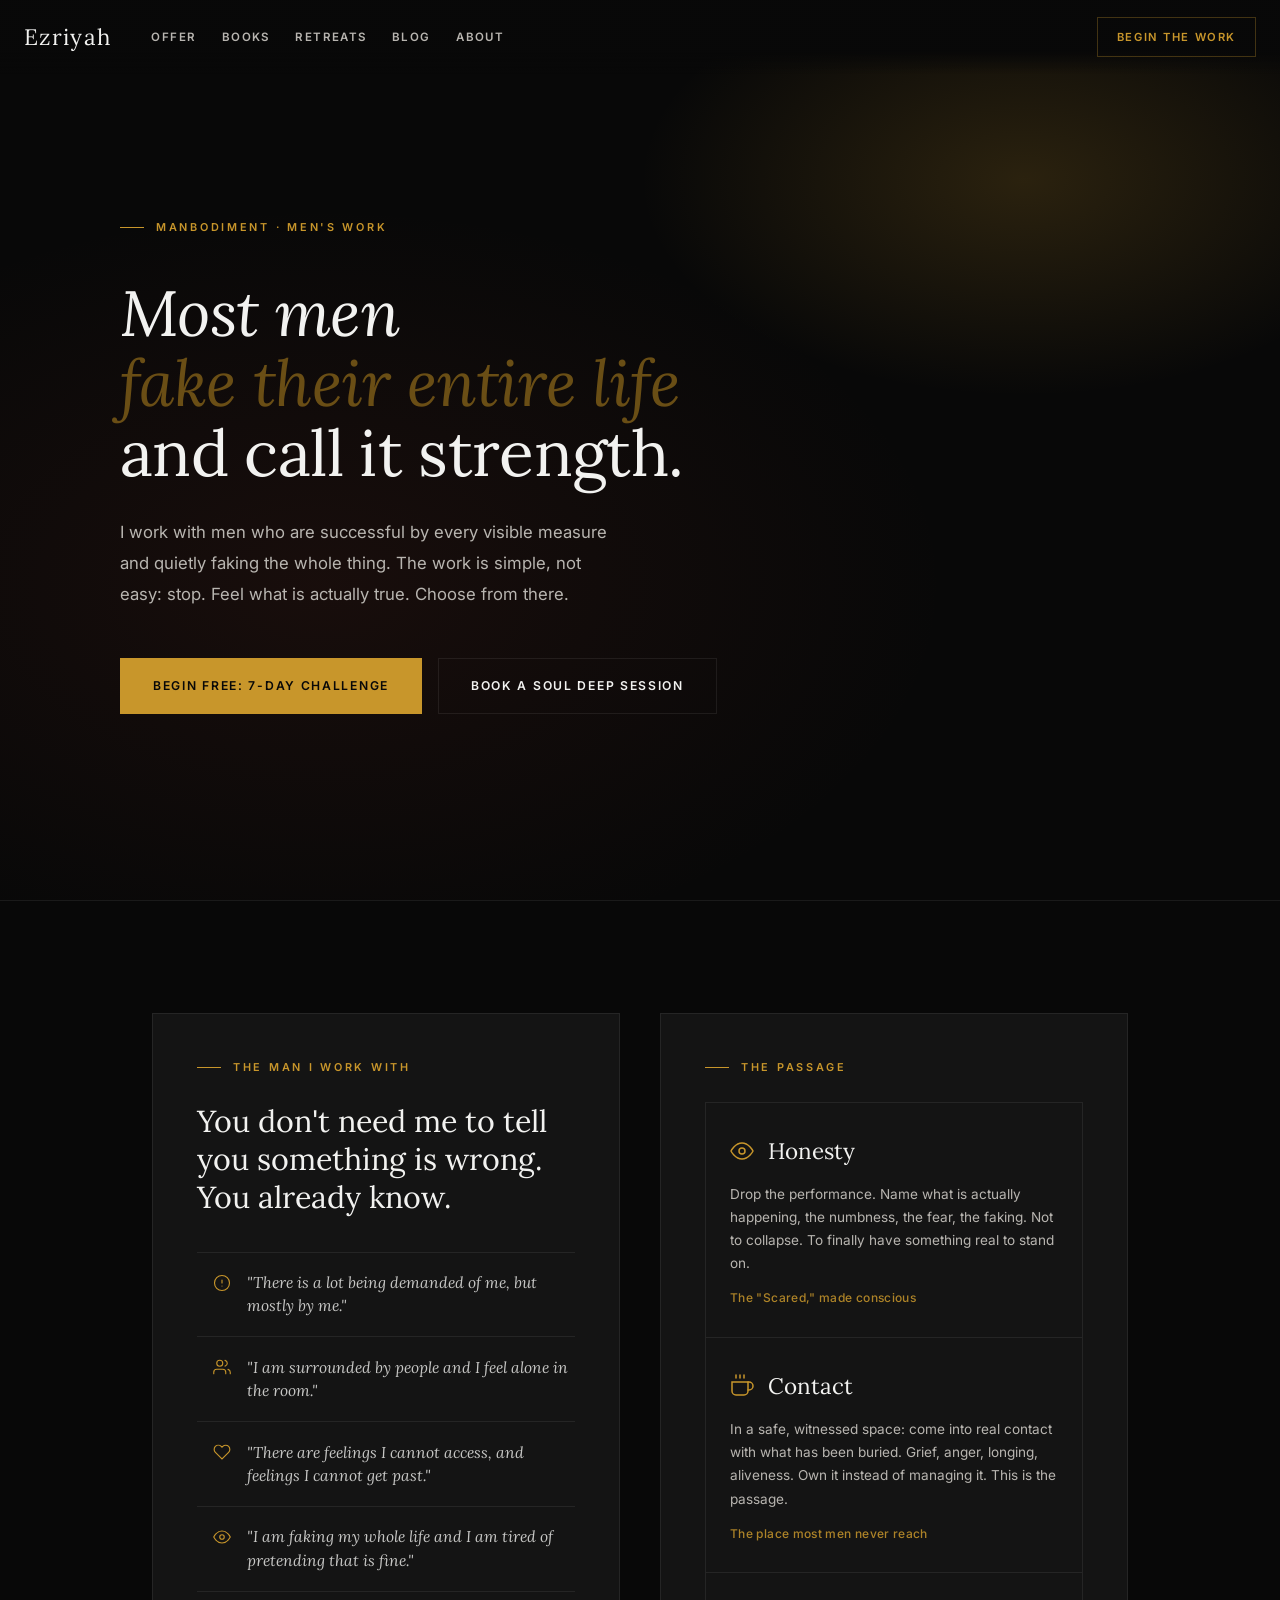
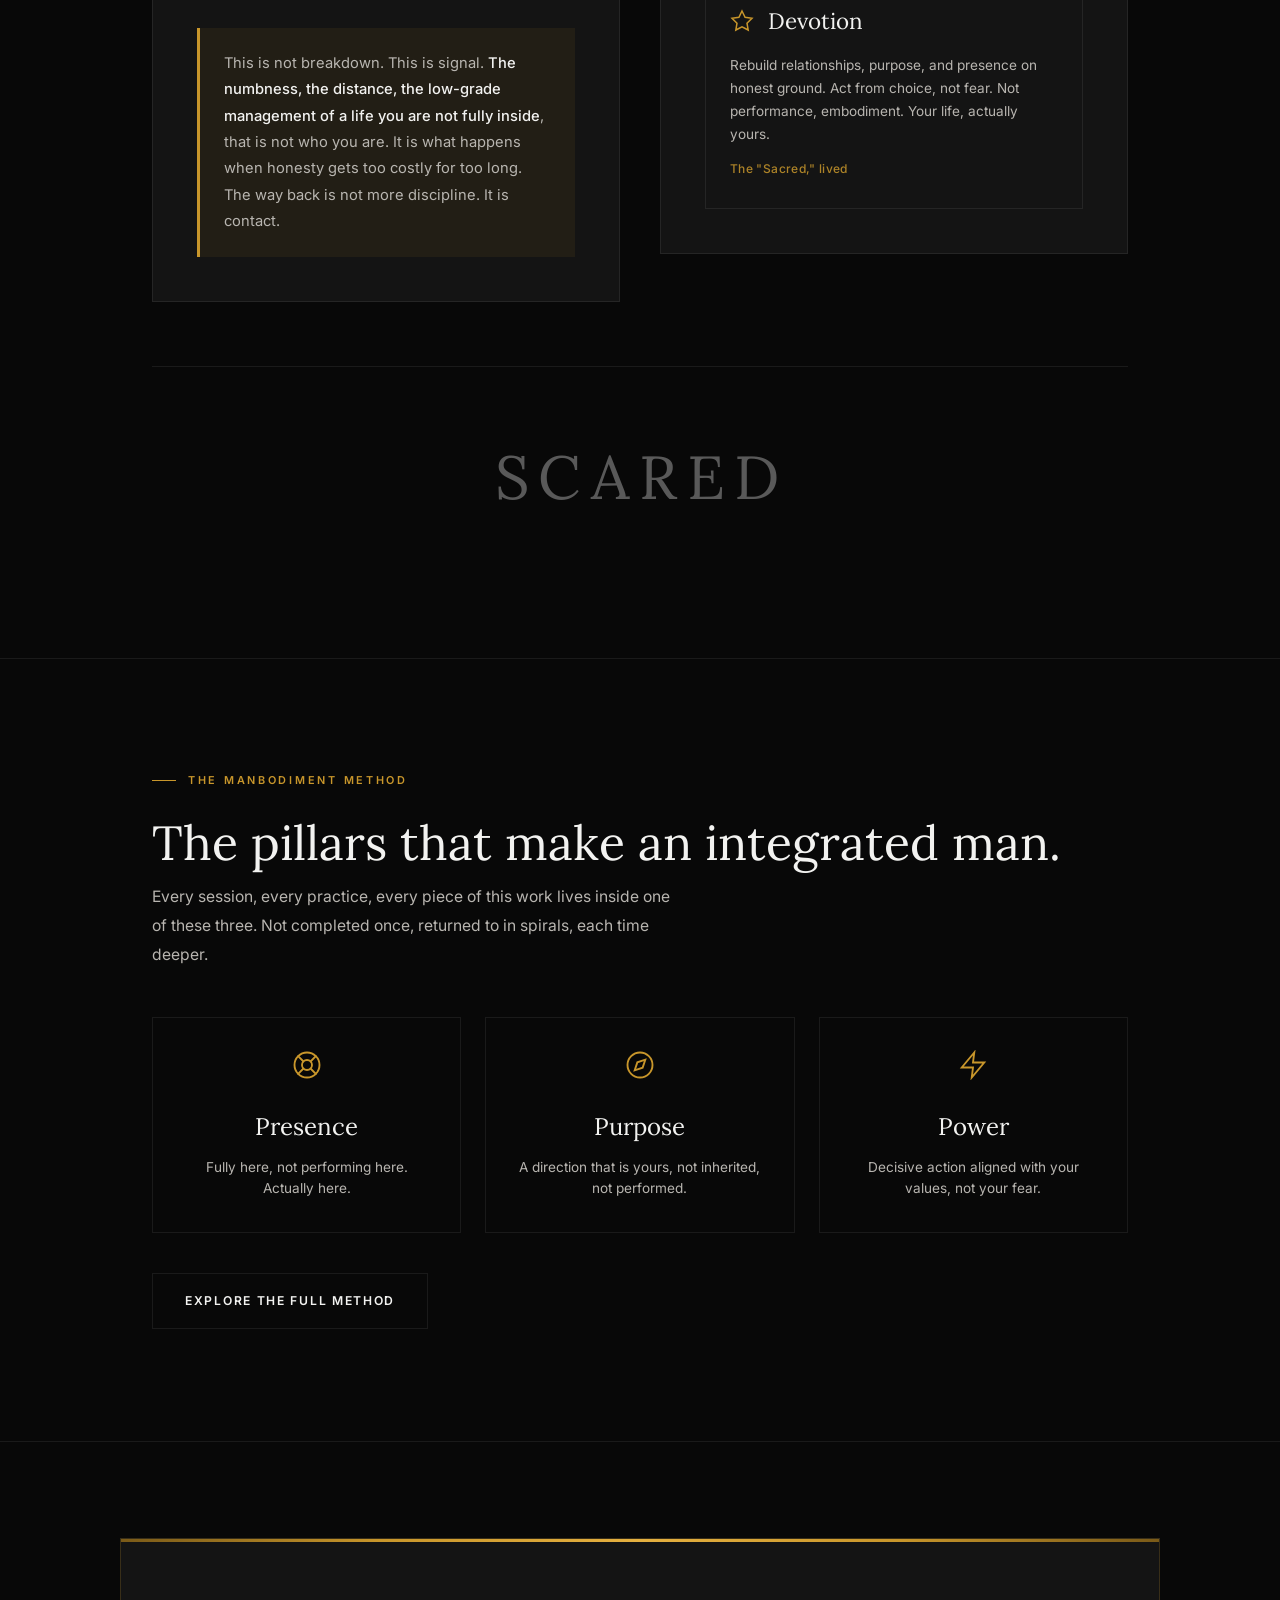
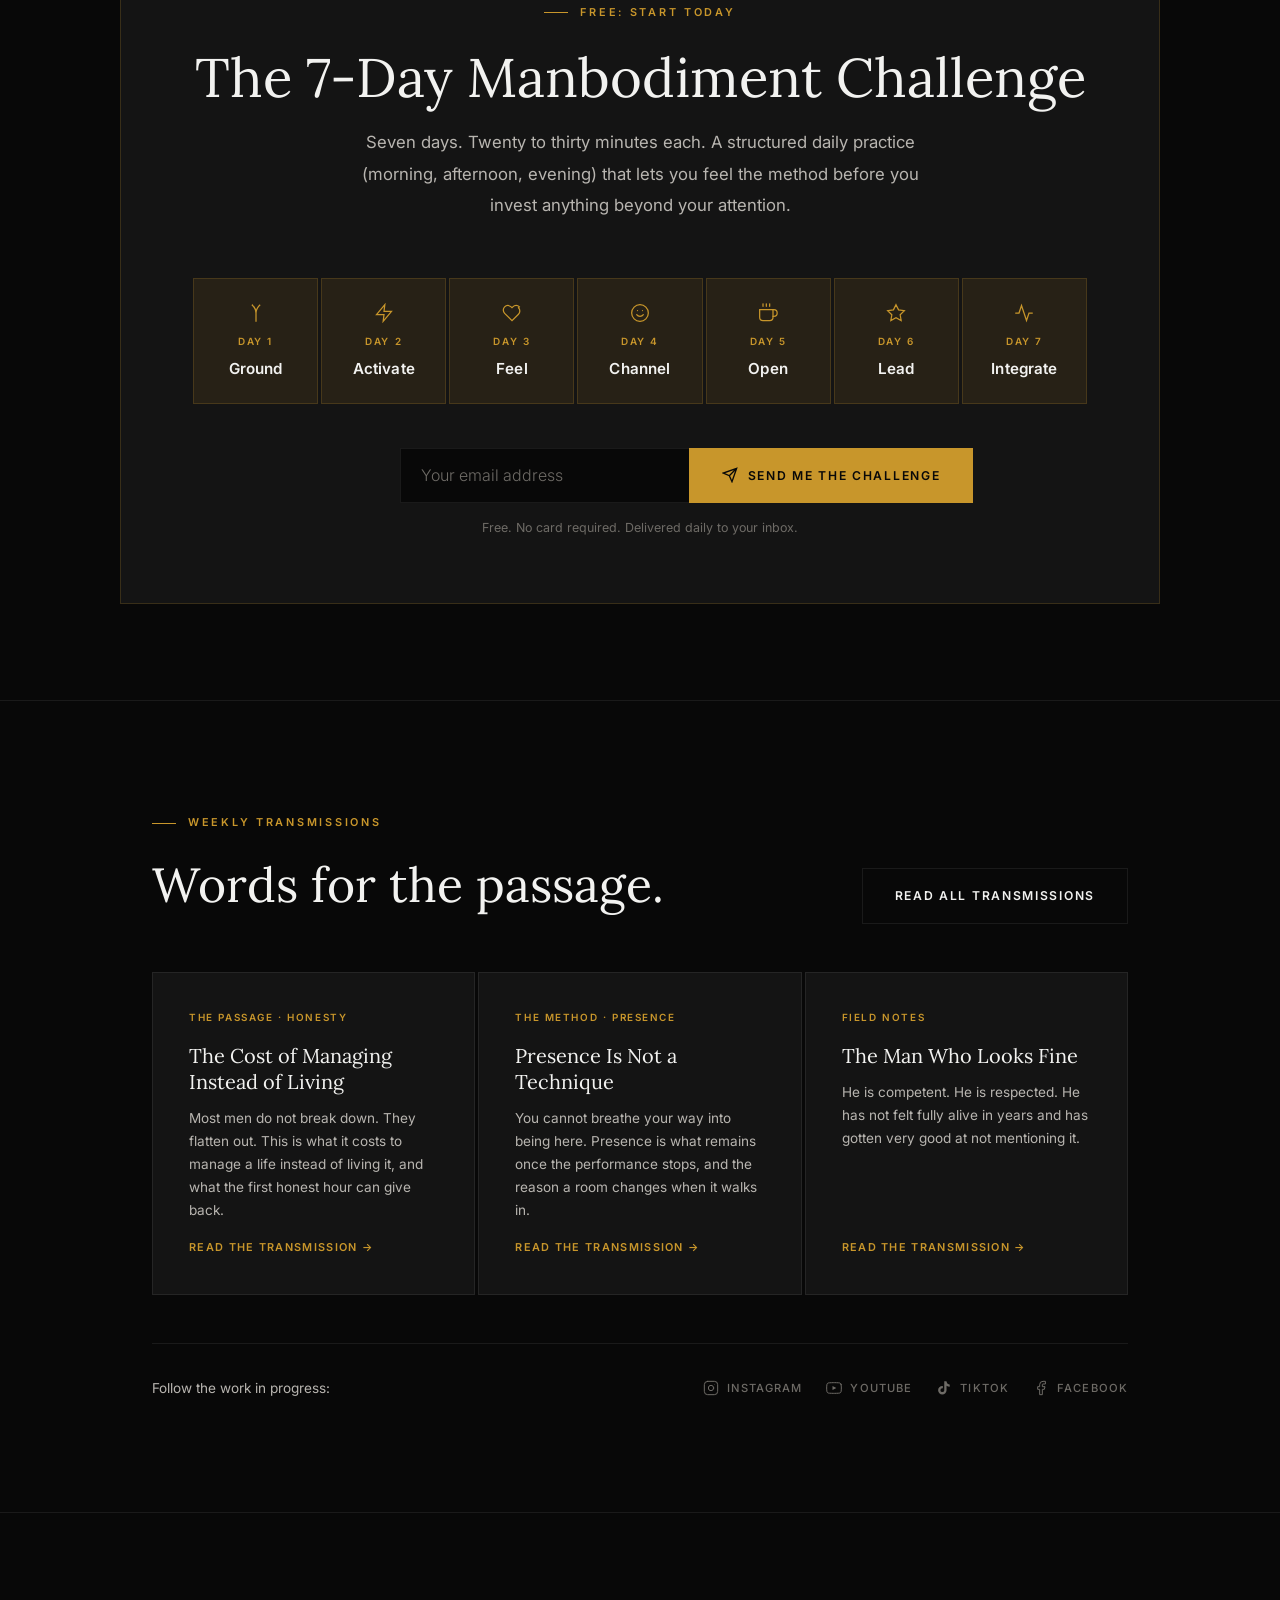
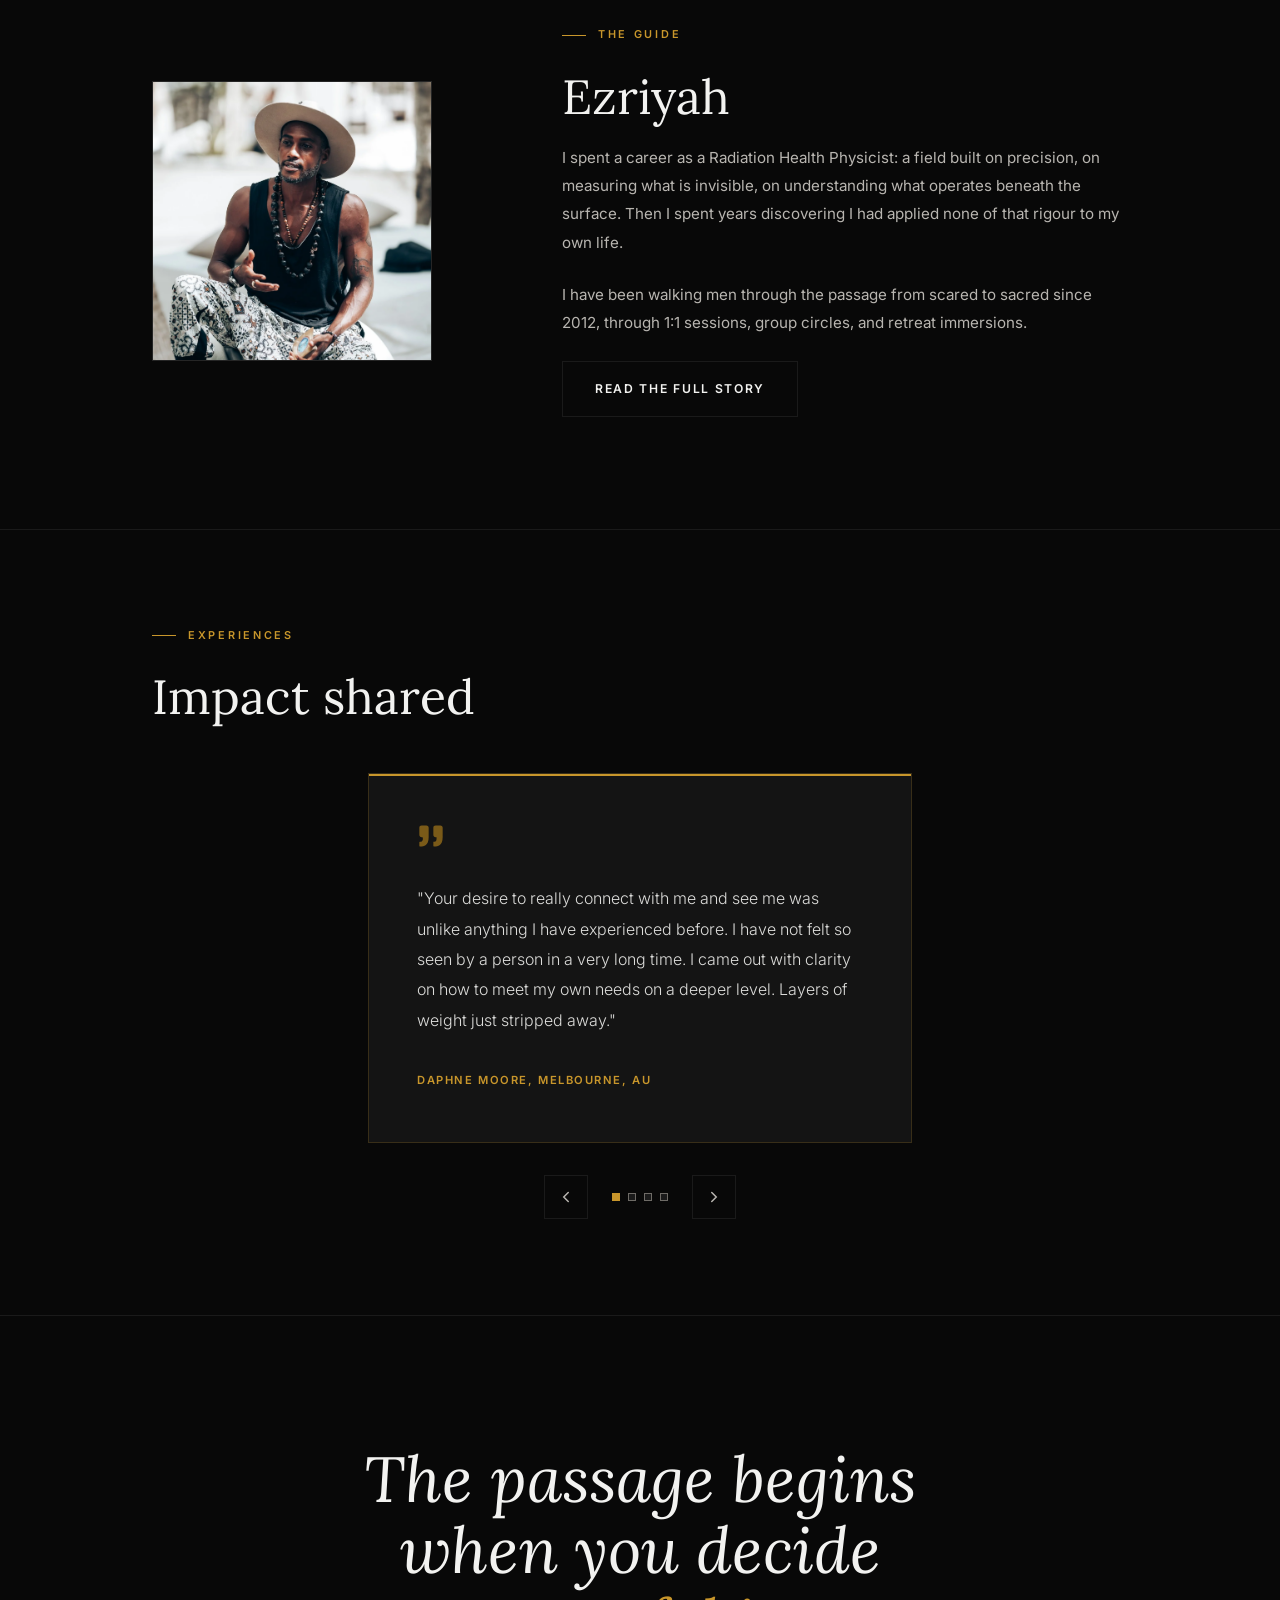
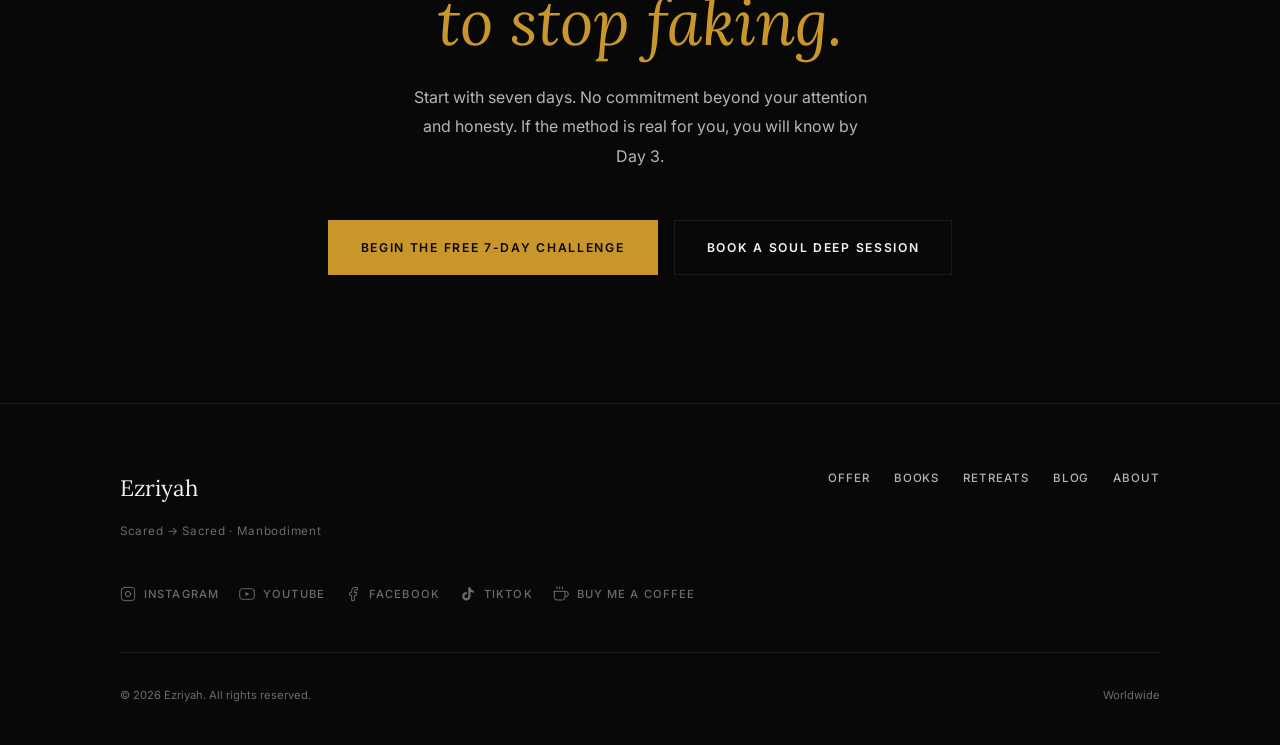
==== commit aad87aa7: "Add files via upload" ====
--- a/index.html
+++ b/index.html
@@ -8,34 +8,48 @@
 <link rel="preconnect" href="https://fonts.googleapis.com"/>
 <link rel="preconnect" href="https://fonts.gstatic.com" crossorigin/>
 <link href="https://fonts.googleapis.com/css2?family=Cormorant+Garamond:wght@400&family=Inter:wght@300;400;500;600&family=Lora:ital,wght@0,400;1,400&display=swap" rel="stylesheet"/>
-<link rel="stylesheet" href="styles.css"/>
+<link rel="stylesheet" href="styles.css?v=6"/>
+<style>
+/* Self-contained top bar — inlined so it never depends on cached CSS */
+.ezbar{position:fixed;top:0;left:0;right:0;z-index:200;display:flex;align-items:center;gap:2.5rem;height:74px;padding:0 1.5rem;background:linear-gradient(to bottom,rgba(8,8,8,0.97) 70%,transparent);}
+.ezbar-brand{font-family:'Lora',Georgia,serif;font-size:1.4rem;letter-spacing:0.06em;color:#F2F2F0;white-space:nowrap;flex-shrink:0;text-decoration:none;}
+.ezbar-nav{display:flex;align-items:center;gap:1.6rem;flex:1;}
+.ezbar-link{font-family:'Inter',system-ui,sans-serif;font-size:0.72rem;font-weight:600;letter-spacing:0.12em;text-transform:uppercase;color:#B8B5B0;text-decoration:none;white-space:nowrap;transition:color .2s;}
+.ezbar-link:hover{color:#F2F2F0;}
+.ezbar-link.active{color:#C8962B;}
+.ezbar-cta{margin-left:auto;font-family:'Inter',system-ui,sans-serif;font-size:0.7rem;font-weight:600;letter-spacing:0.14em;text-transform:uppercase;color:#C8962B;border:1px solid rgba(200,150,43,0.3);padding:0.55rem 1.2rem;white-space:nowrap;text-decoration:none;transition:background .2s,color .2s;flex-shrink:0;}
+.ezbar-cta:hover{background:#C8962B;color:#080808;}
+.ezbar-burger{display:none;flex-direction:column;justify-content:center;gap:5px;width:44px;height:44px;margin-left:auto;background:none;border:none;cursor:pointer;padding:0;}
+.ezbar-burger span{display:block;width:24px;height:2px;background:#F2F2F0;transition:transform .25s,opacity .25s;}
+.ezbar.open .ezbar-burger span:nth-child(1){transform:translateY(7px) rotate(45deg);}
+.ezbar.open .ezbar-burger span:nth-child(2){opacity:0;}
+.ezbar.open .ezbar-burger span:nth-child(3){transform:translateY(-7px) rotate(-45deg);}
+@media(max-width:1080px){
+  .ezbar-nav{position:absolute;top:74px;left:0;right:0;flex:none;flex-direction:column;align-items:stretch;gap:0;background:#080808;max-height:0;overflow:hidden;padding:0 1.5rem;transition:max-height .3s ease,padding .3s ease;}
+  .ezbar.open .ezbar-nav{max-height:85vh;padding:0.5rem 1.5rem 1.5rem;border-top:1px solid rgba(242,242,240,0.08);}
+  .ezbar-link{font-size:1rem;padding:1.1rem 0;border-bottom:1px solid rgba(242,242,240,0.08);}
+  .ezbar-cta{margin:1.25rem 0 0;text-align:center;padding:1rem;}
+  .ezbar-burger{display:flex;}
+}
+</style>
+
 </head>
 <body>
 
-<!-- ╔═ NAV ═══════════════════════════════════════╗ -->
-<nav>
-  <a href="index.html" class="nav-logo">Ezriyah</a>
-  <div class="nav-menu">
-    <a href="offer.html" class="nav-link">Offer</a>
-    <a href="books.html" class="nav-link">Books</a>
-    <a href="retreats.html" class="nav-link">Retreats</a>
-    <a href="blog.html" class="nav-link">Blog</a>
-    <a href="about.html" class="nav-link">About</a>
-  </div>
-    <a href="offer.html#connect" class="nav-cta">Begin the Work</a>
-    <button class="nav-toggle" aria-label="Menu">
-      <svg class="icon-menu" viewBox="0 0 24 24" fill="none" stroke="currentColor" stroke-width="2" stroke-linecap="round"><line x1="3" y1="6" x2="21" y2="6"/><line x1="3" y1="12" x2="21" y2="12"/><line x1="3" y1="18" x2="21" y2="18"/></svg>
-      <svg class="icon-close" viewBox="0 0 24 24" fill="none" stroke="currentColor" stroke-width="2" stroke-linecap="round"><line x1="18" y1="6" x2="6" y2="18"/><line x1="6" y1="6" x2="18" y2="18"/></svg>
-    </button>
-</nav>
-<div class="nav-mobile-panel">
-  <a href="offer.html" class="nav-link">Offer</a>
-  <a href="books.html" class="nav-link">Books</a>
-  <a href="retreats.html" class="nav-link">Retreats</a>
-  <a href="blog.html" class="nav-link">Blog</a>
-  <a href="about.html" class="nav-link">About</a>
-  <a href="offer.html#connect" class="nav-cta">Begin the Work</a>
-</div>
+<!-- ═ TOP BAR (self-contained) ═ -->
+<header class="ezbar" id="ezbar">
+  <a href="index.html" class="ezbar-brand">Ezriyah</a>
+  <div class="ezbar-nav">
+    <a href="offer.html" class="ezbar-link">Offer</a>
+    <a href="books.html" class="ezbar-link">Books</a>
+    <a href="retreats.html" class="ezbar-link">Retreats</a>
+    <a href="blog.html" class="ezbar-link">Blog</a>
+    <a href="about.html" class="ezbar-link">About</a>
+    <a href="offer.html#connect" class="ezbar-cta">Begin the Work</a>
+  </div>
+  <button class="ezbar-burger" aria-label="Menu" aria-expanded="false"><span></span><span></span><span></span></button>
+</header>
+<script>(function(){var bar=document.getElementById('ezbar');if(!bar)return;var btn=bar.querySelector('.ezbar-burger');btn.addEventListener('click',function(){var o=bar.classList.toggle('open');btn.setAttribute('aria-expanded',o);});bar.querySelectorAll('.ezbar-nav a').forEach(function(a){a.addEventListener('click',function(){bar.classList.remove('open');btn.setAttribute('aria-expanded','false');});});})();</script>
 
 <!-- ╔═ HERO ═══════════════════════════════════════╗ -->
 <section class="hero">
--- a/styles.css
+++ b/styles.css
@@ -98,113 +98,6 @@
 }
 .btn-outline:hover{border-color:var(--gold);color:var(--gold);}
 
-/* ── NAV (multi-page, with mobile menu) ───────
-   Single flex row: logo and menu sit together on the LEFT (logo is
-   also the home link), the CTA is pushed to the right with an auto
-   margin, and the hamburger (mobile only) takes the far-right slot.
-   Left-aligning the menu is just a matter of ordering it right after
-   the logo in the same flex context — no absolute positioning. */
-nav{
-  position:fixed;top:0;left:0;right:0;z-index:200;
-  height:74px;
-  padding:0 1.5rem;
-  display:flex;
-  align-items:center;
-  gap:2.5rem;
-  background:linear-gradient(to bottom,rgba(8,8,8,0.97) 70%,transparent);
-}
-.nav-logo{
-  font-family:var(--ff-d);
-  font-size:1.4rem;font-weight:400;letter-spacing:0.06em;
-  white-space:nowrap;
-  flex-shrink:0;
-}
-.nav-menu{
-  display:flex;
-  align-items:center;
-  gap:1.6rem;
-}
-.nav-link{
-  font-size:0.72rem;font-weight:600;
-  letter-spacing:0.12em;text-transform:uppercase;
-  color:var(--text2);
-  position:relative;
-  padding-bottom:0.3rem;
-  white-space:nowrap;
-  transition:color 0.2s;
-}
-.nav-link::after{
-  content:'';position:absolute;left:0;right:0;bottom:0;height:1px;
-  background:var(--gold);
-  transform:scaleX(0);transform-origin:left;
-  transition:transform 0.25s var(--ease);
-}
-.nav-link:hover{color:var(--text);}
-.nav-link:hover::after{transform:scaleX(1);}
-.nav-link.active{color:var(--gold);}
-.nav-link.active::after{transform:scaleX(1);}
-.nav-cta{
-  font-size:0.7rem;font-weight:600;
-  letter-spacing:0.14em;text-transform:uppercase;
-  color:var(--gold);
-  border:1px solid var(--border);
-  padding:0.55rem 1.2rem;
-  white-space:nowrap;
-  transition:all 0.2s;
-  flex-shrink:0;
-  margin-left:auto;
-}
-.nav-cta:hover{background:var(--gold);color:#080808;}
-.nav-toggle{
-  display:none;
-  background:none;border:none;color:var(--text);
-  width:44px;height:44px;
-  margin:-10px -10px -10px auto;
-  align-items:center;justify-content:center;
-  cursor:pointer;flex-shrink:0;
-}
-.nav-toggle svg{width:24px;height:24px;}
-.nav-toggle .icon-close{display:none;}
-.nav-toggle.open .icon-menu{display:none;}
-.nav-toggle.open .icon-close{display:block;}
-
-.nav-mobile-panel{
-  display:none;
-  position:fixed;inset:0;z-index:190;
-  background:var(--bg);
-  padding:6rem 1.75rem 3rem;
-  flex-direction:column;
-  gap:0;
-  opacity:0;
-  visibility:hidden;
-  pointer-events:none;
-  overflow-y:auto;
-  -webkit-overflow-scrolling:touch;
-  transition:opacity 0.3s var(--ease), visibility 0.3s var(--ease);
-}
-.nav-mobile-panel.open{opacity:1;visibility:visible;pointer-events:auto;}
-.nav-mobile-panel .nav-link{
-  font-size:1.1rem;
-  color:var(--text);
-  padding:1.25rem 0;
-  border-bottom:1px solid var(--border-dim);
-}
-.nav-mobile-panel .nav-cta{
-  display:block;
-  margin-top:2rem;
-  text-align:center;
-  padding:1.1rem;
-}
-
-/* Switch to the hamburger well ahead of the point where the full
-   link row could ever crowd the logo (own breakpoint, independent
-   of the 900px content-reflow breakpoint below). */
-@media(max-width:1080px){
-  .nav-menu{display:none;}
-  nav>.nav-cta{display:none;}
-  .nav-toggle{display:flex;}
-  .nav-mobile-panel{display:flex;}
-}
 
 /* ── PAGE HERO (interior pages) ─────────────── */
 .page-hero{
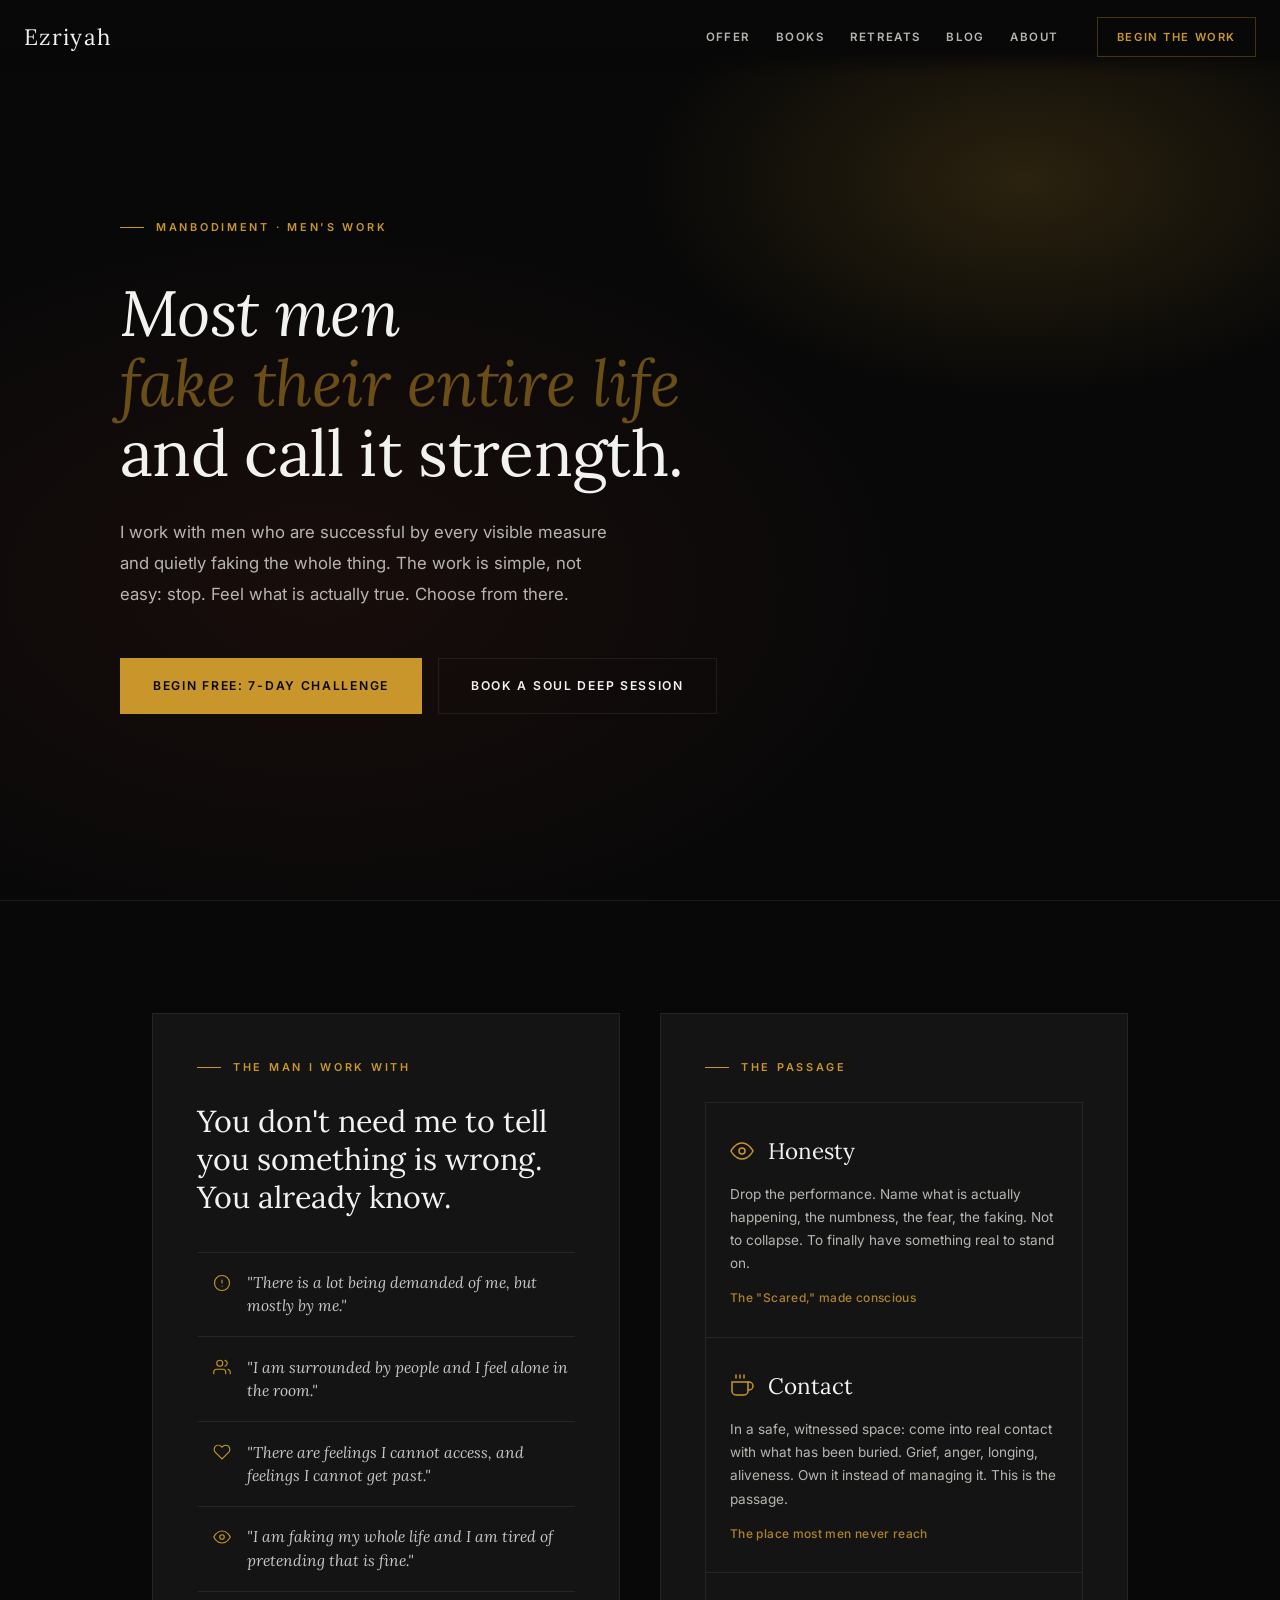
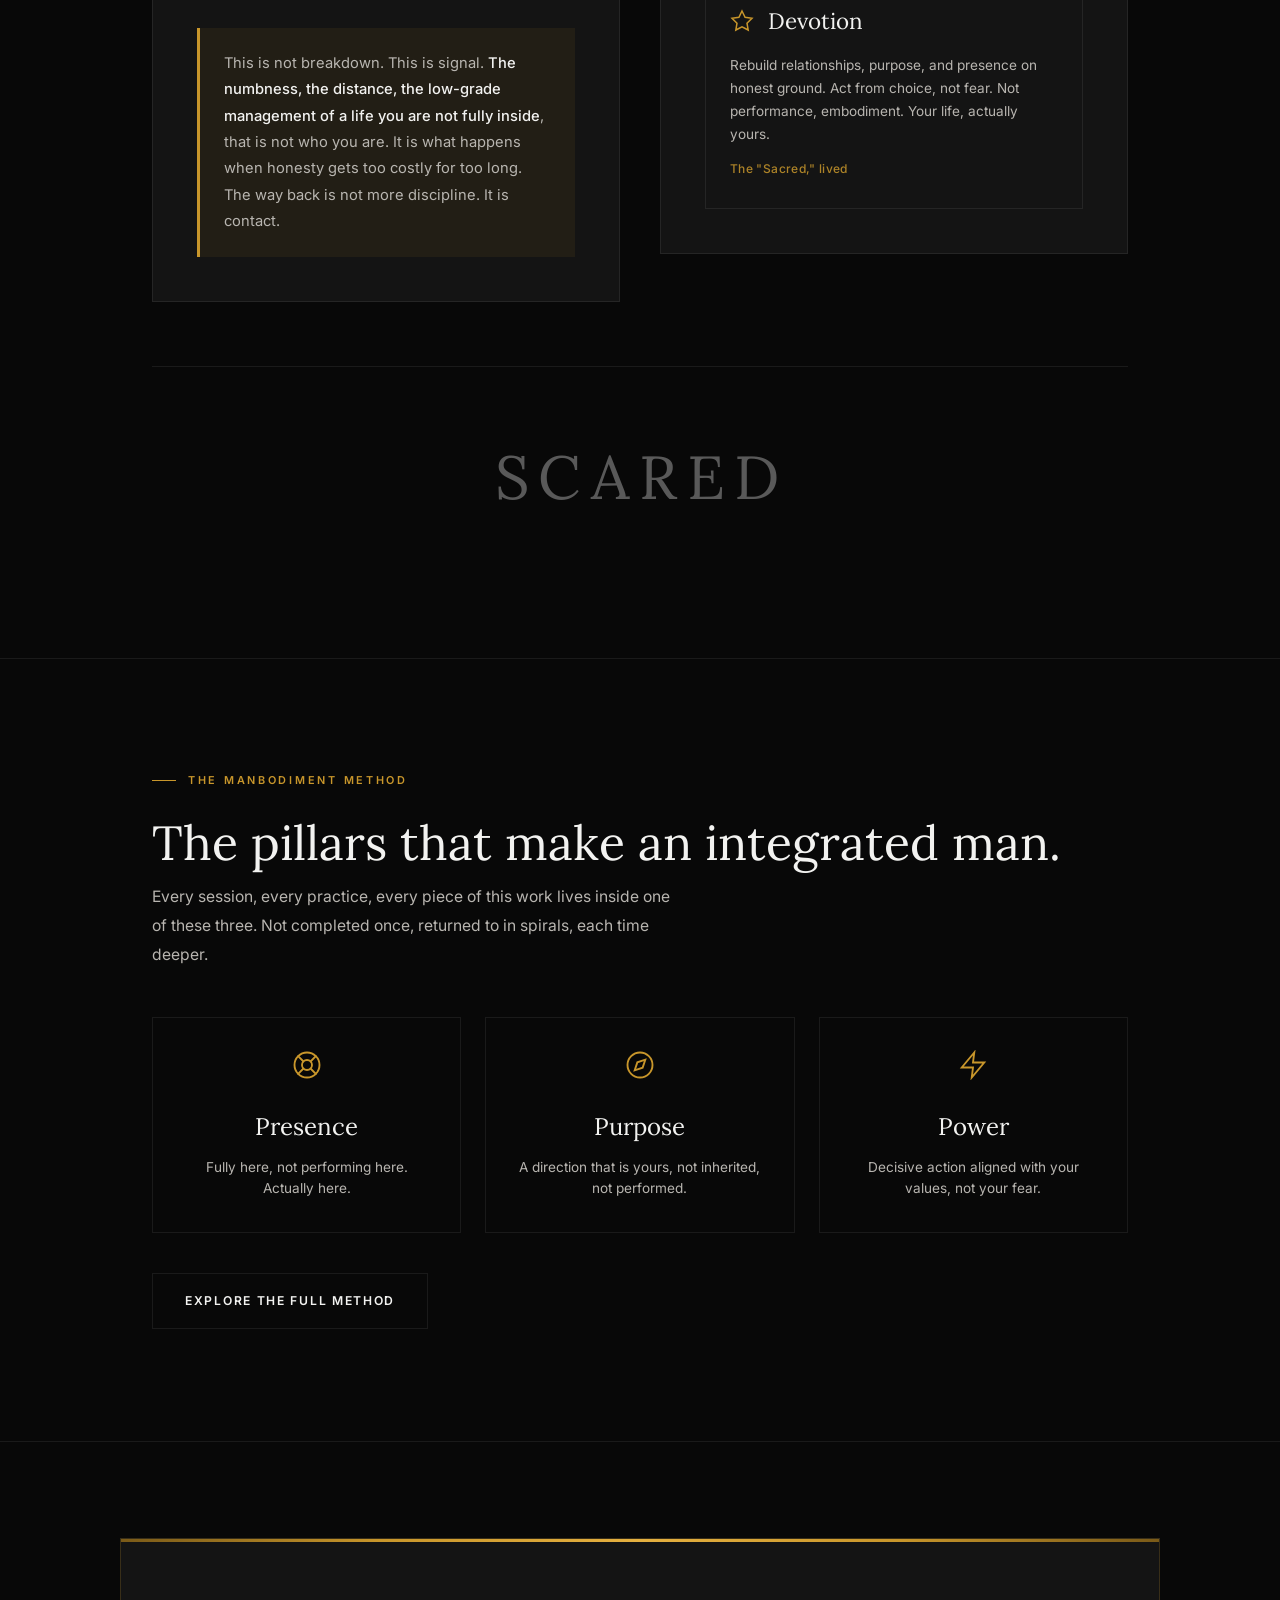
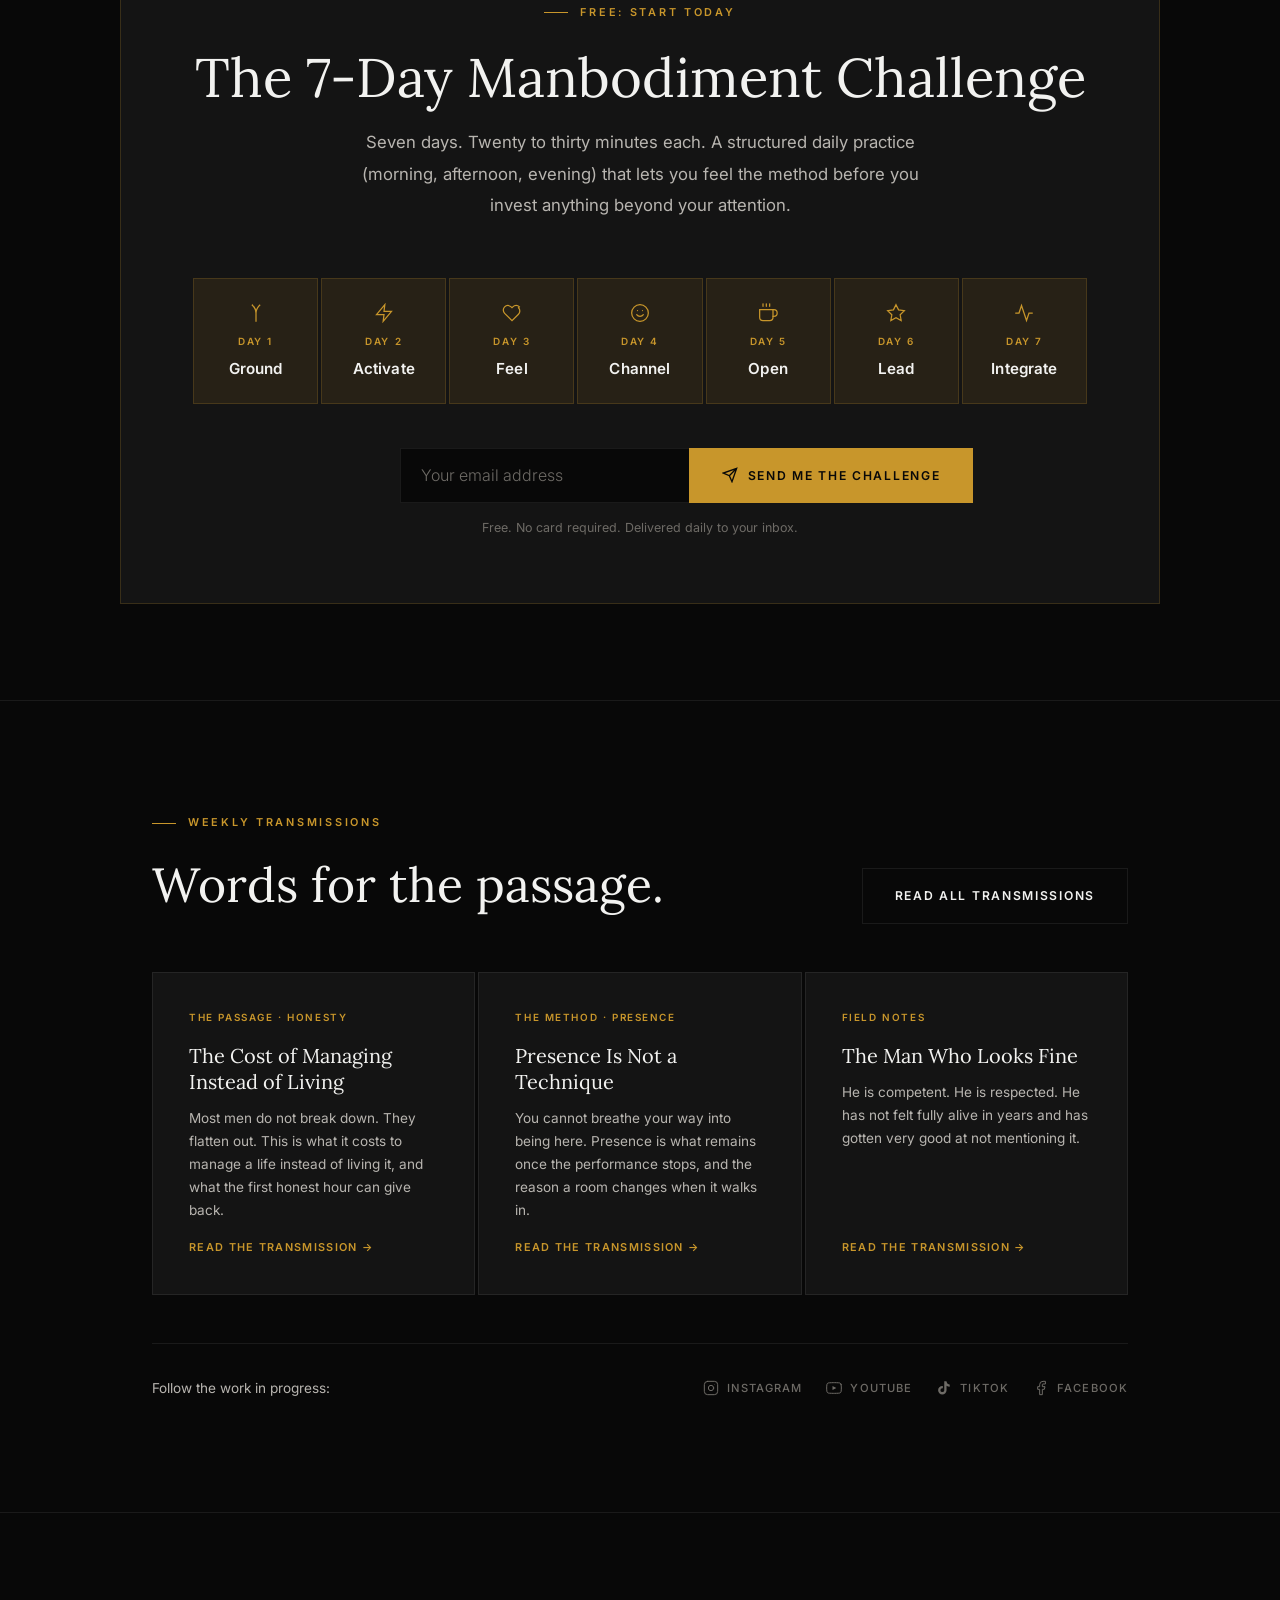
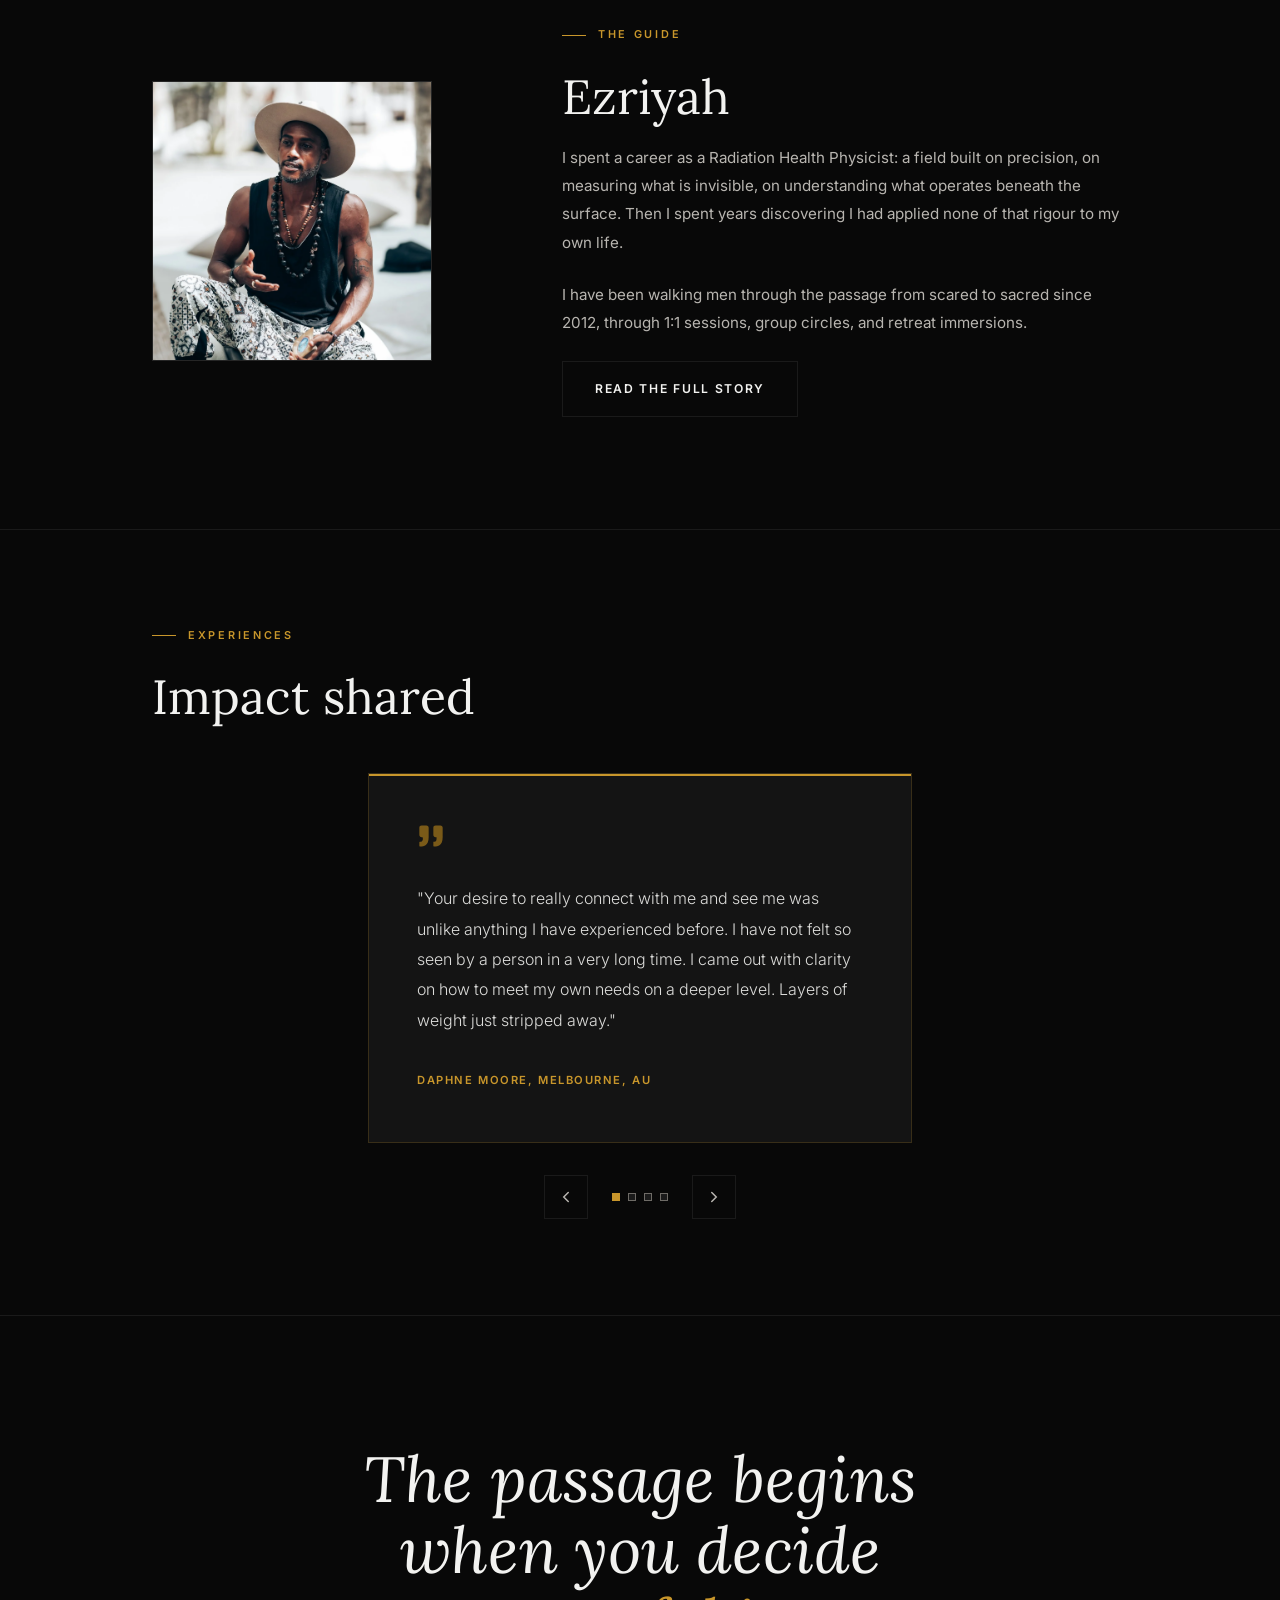
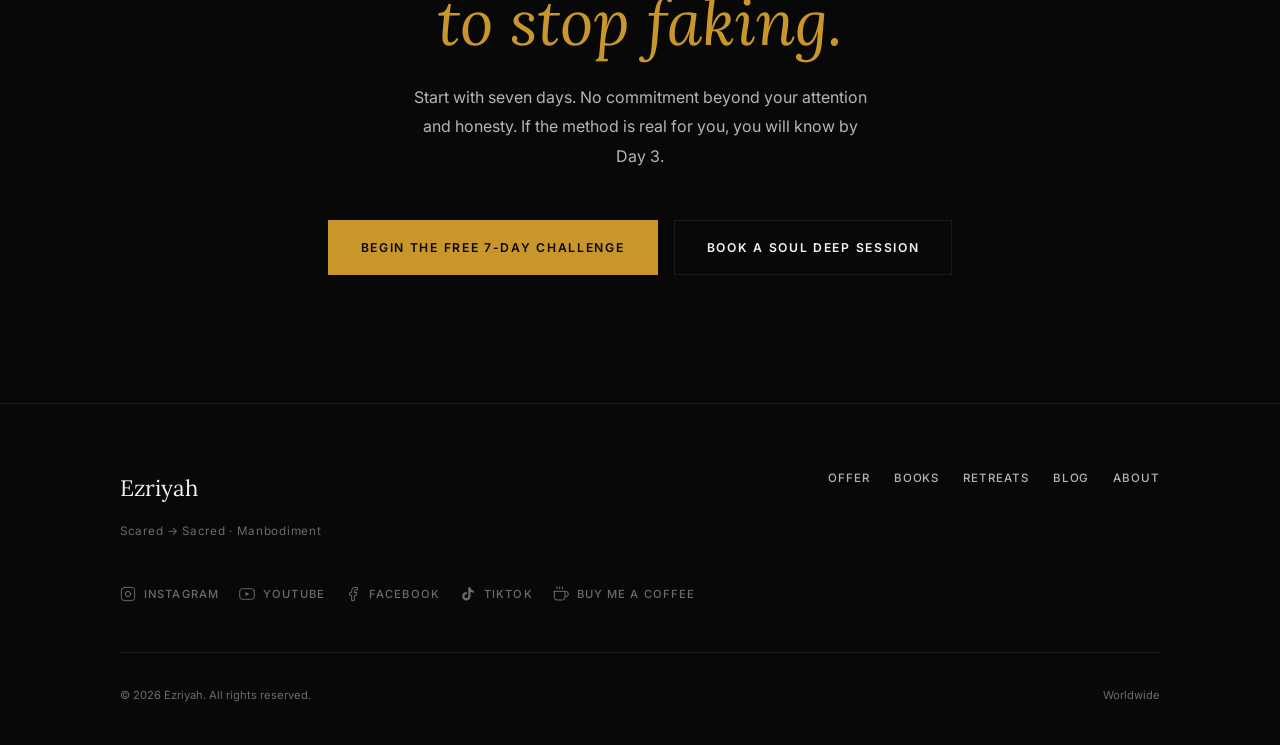
==== commit 463510ef: "Add files via upload" ====
--- a/index.html
+++ b/index.html
@@ -13,11 +13,11 @@
 /* Self-contained top bar — inlined so it never depends on cached CSS */
 .ezbar{position:fixed;top:0;left:0;right:0;z-index:200;display:flex;align-items:center;gap:2.5rem;height:74px;padding:0 1.5rem;background:linear-gradient(to bottom,rgba(8,8,8,0.97) 70%,transparent);}
 .ezbar-brand{font-family:'Lora',Georgia,serif;font-size:1.4rem;letter-spacing:0.06em;color:#F2F2F0;white-space:nowrap;flex-shrink:0;text-decoration:none;}
-.ezbar-nav{display:flex;align-items:center;gap:1.6rem;flex:1;}
+.ezbar-nav{display:flex;align-items:center;justify-content:flex-end;gap:1.6rem;flex:1;}
 .ezbar-link{font-family:'Inter',system-ui,sans-serif;font-size:0.72rem;font-weight:600;letter-spacing:0.12em;text-transform:uppercase;color:#B8B5B0;text-decoration:none;white-space:nowrap;transition:color .2s;}
 .ezbar-link:hover{color:#F2F2F0;}
 .ezbar-link.active{color:#C8962B;}
-.ezbar-cta{margin-left:auto;font-family:'Inter',system-ui,sans-serif;font-size:0.7rem;font-weight:600;letter-spacing:0.14em;text-transform:uppercase;color:#C8962B;border:1px solid rgba(200,150,43,0.3);padding:0.55rem 1.2rem;white-space:nowrap;text-decoration:none;transition:background .2s,color .2s;flex-shrink:0;}
+.ezbar-cta{margin-left:0.8rem;font-family:'Inter',system-ui,sans-serif;font-size:0.7rem;font-weight:600;letter-spacing:0.14em;text-transform:uppercase;color:#C8962B;border:1px solid rgba(200,150,43,0.3);padding:0.55rem 1.2rem;white-space:nowrap;text-decoration:none;transition:background .2s,color .2s;flex-shrink:0;}
 .ezbar-cta:hover{background:#C8962B;color:#080808;}
 .ezbar-burger{display:none;flex-direction:column;justify-content:center;gap:5px;width:44px;height:44px;margin-left:auto;background:none;border:none;cursor:pointer;padding:0;}
 .ezbar-burger span{display:block;width:24px;height:2px;background:#F2F2F0;transition:transform .25s,opacity .25s;}
@@ -25,7 +25,7 @@
 .ezbar.open .ezbar-burger span:nth-child(2){opacity:0;}
 .ezbar.open .ezbar-burger span:nth-child(3){transform:translateY(-7px) rotate(-45deg);}
 @media(max-width:1080px){
-  .ezbar-nav{position:absolute;top:74px;left:0;right:0;flex:none;flex-direction:column;align-items:stretch;gap:0;background:#080808;max-height:0;overflow:hidden;padding:0 1.5rem;transition:max-height .3s ease,padding .3s ease;}
+  .ezbar-nav{position:absolute;top:74px;left:0;right:0;flex:none;flex-direction:column;align-items:stretch;justify-content:flex-start;gap:0;background:#080808;max-height:0;overflow:hidden;padding:0 1.5rem;transition:max-height .3s ease,padding .3s ease;}
   .ezbar.open .ezbar-nav{max-height:85vh;padding:0.5rem 1.5rem 1.5rem;border-top:1px solid rgba(242,242,240,0.08);}
   .ezbar-link{font-size:1rem;padding:1.1rem 0;border-bottom:1px solid rgba(242,242,240,0.08);}
   .ezbar-cta{margin:1.25rem 0 0;text-align:center;padding:1rem;}
